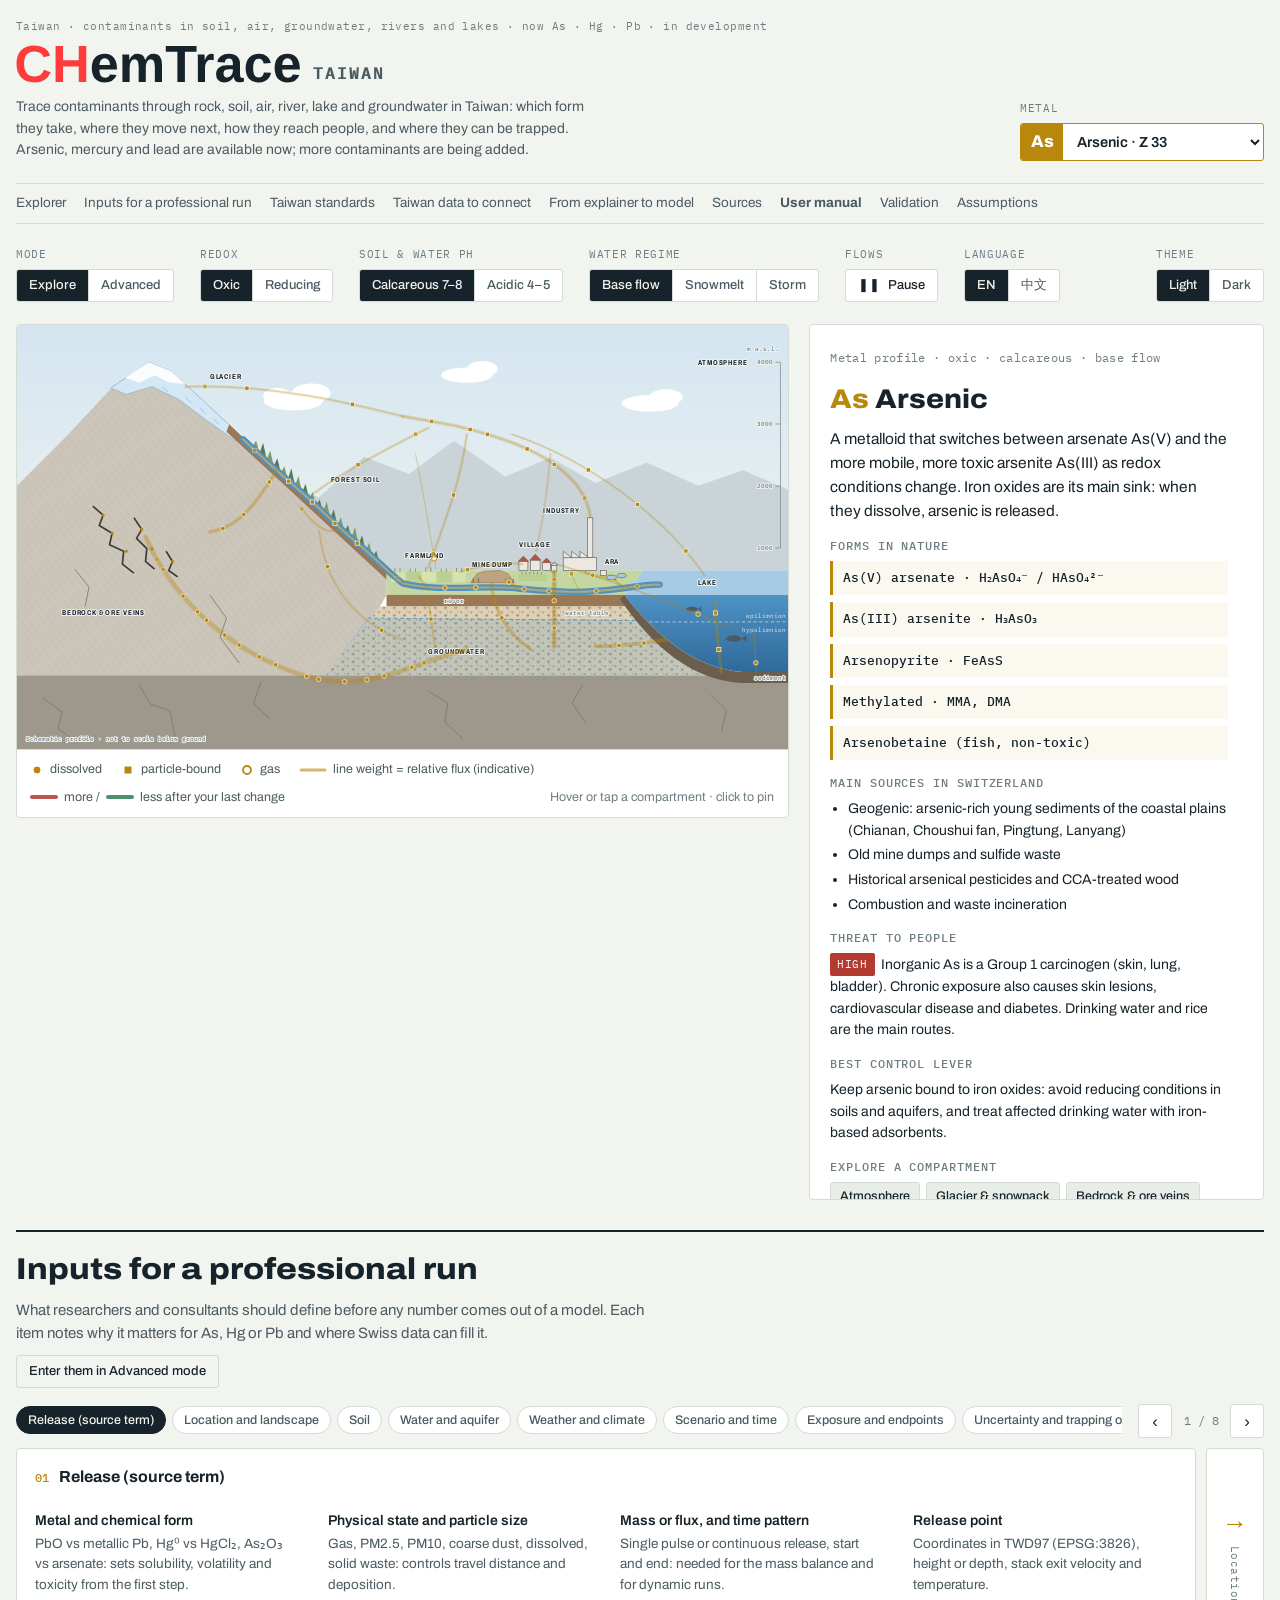
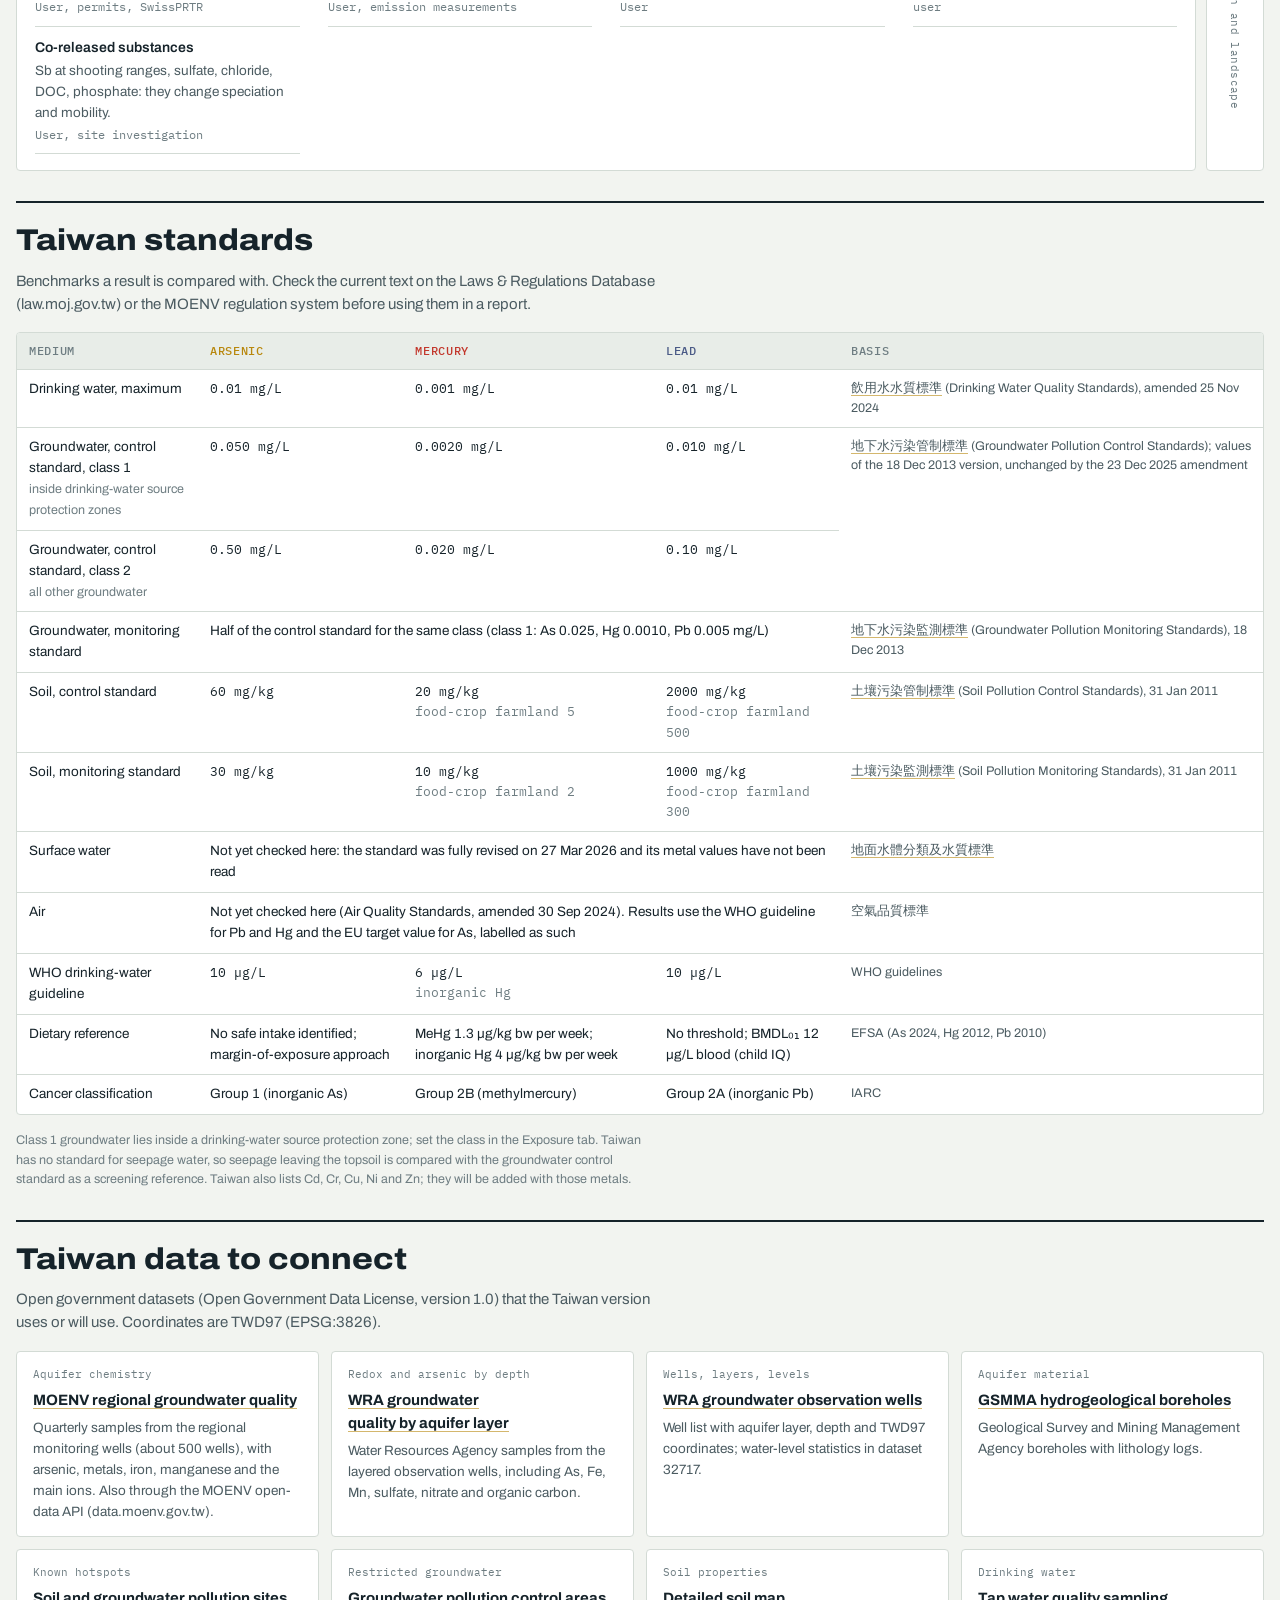
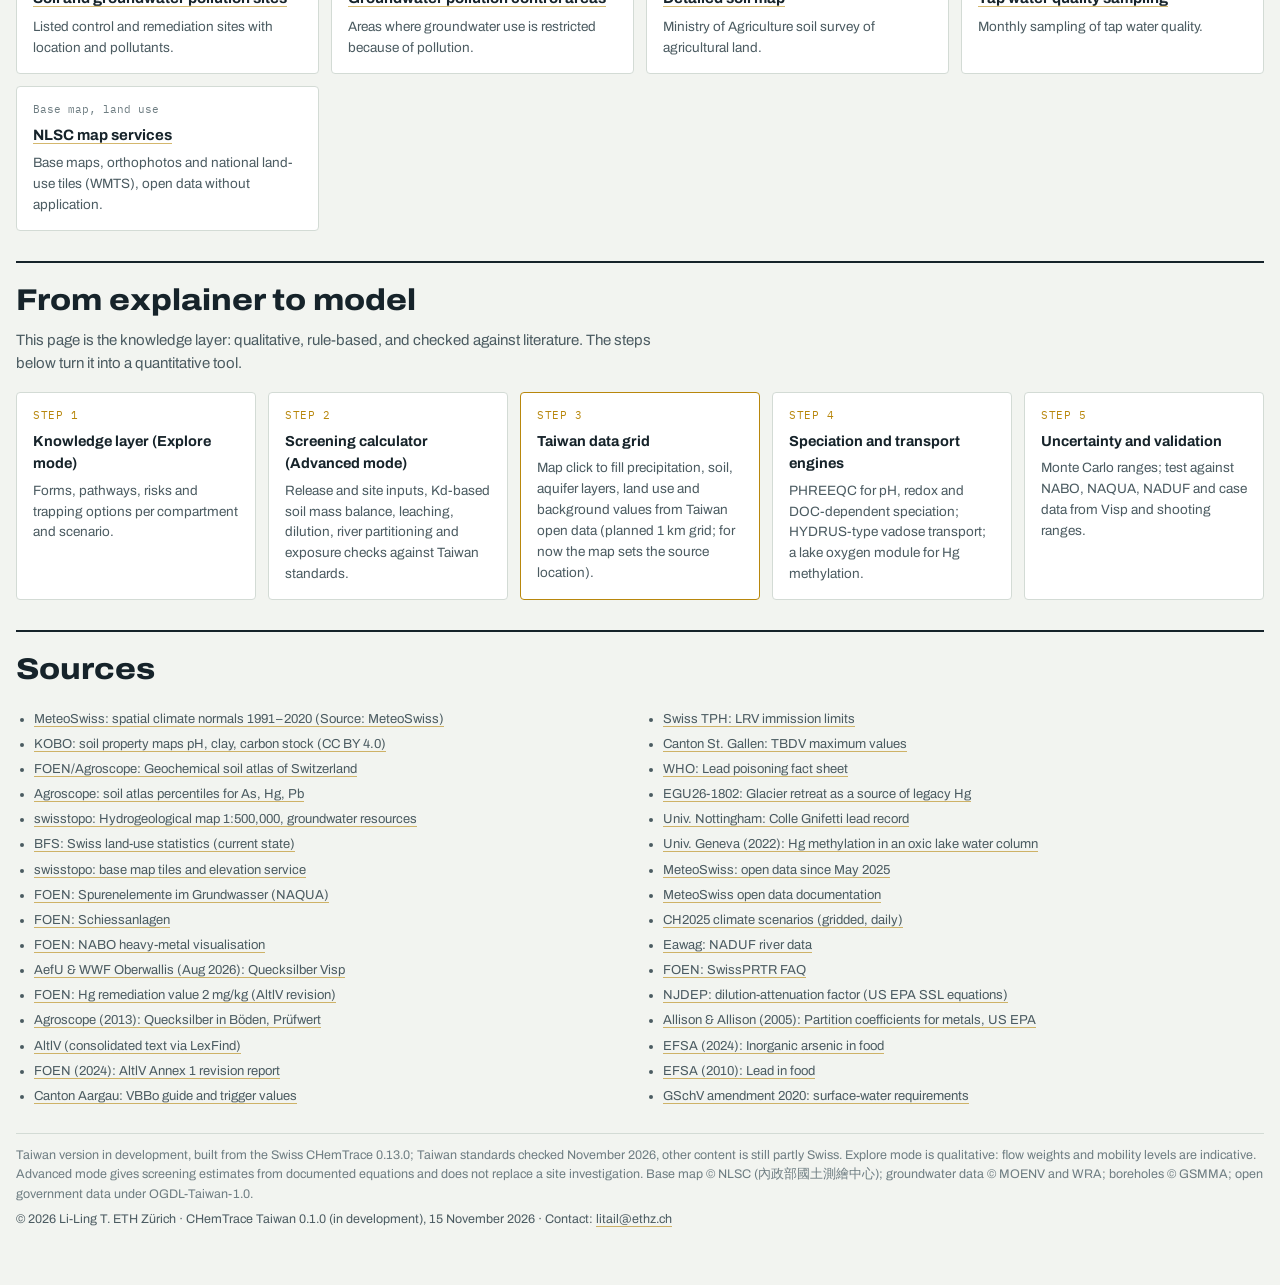
==== site/index.html @ a84e48f9 "Add files via upload" ====
<!doctype html>
<html lang="en">
<head>
<meta charset="utf-8">
<meta name="viewport" content="width=device-width, initial-scale=1, viewport-fit=cover">
<title>CHemTrace Taiwan</title>
<meta name="description" content="CHemTrace Taiwan follows contaminants through Taiwanese landscapes: what forms they take, where they go, how they reach people and where to trap them, with a screening calculator. Arsenic, mercury and lead now; in development.">
<link rel="icon" href="assets/img/favicon.svg" type="image/svg+xml">
<link rel="stylesheet" href="assets/vendor/leaflet/leaflet.css">
<link rel="stylesheet" href="assets/css/styles.css">
<script>try{if(localStorage.getItem("cht-tw-lang")==="zh")location.replace("index.zh.html"+location.hash)}catch(e){}</script>
<link rel="alternate" hreflang="zh-Hant" href="index.zh.html">
<script src="assets/vendor/leaflet/leaflet.js" defer></script>
<script src="assets/js/app.js" defer></script>
</head>
<body>
<div class="wrap">
  <header class="top">
    <div class="title-block">
      <span class="kicker">Taiwan · contaminants in soil, air, groundwater, rivers and lakes · now As · Hg · Pb · in development</span>
      <h1 class="logo"><svg class="logo-svg" viewBox="3.1 -70.8 550.3 72.8" xmlns="http://www.w3.org/2000/svg" role="img" aria-label="CHemTrace Taiwan"><title>CHemTrace Taiwan</title><path fill="#FF3B3B" d="M38.8 -10.4Q51.9 -10.4 56.9 -23.4L69.5 -18.7Q65.4 -8.7 57.6 -3.9Q49.8 1 38.8 1Q22.2 1 13.2 -8.4Q4.1 -17.8 4.1 -34.7Q4.1 -51.7 12.8 -60.7Q21.6 -69.8 38.2 -69.8Q50.3 -69.8 57.9 -65Q65.5 -60.1 68.6 -50.7L55.9 -47.2Q54.3 -52.4 49.6 -55.4Q44.9 -58.5 38.5 -58.5Q28.7 -58.5 23.7 -52.4Q18.6 -46.4 18.6 -34.7Q18.6 -22.9 23.8 -16.6Q29 -10.4 38.8 -10.4ZM123.3 0V-29.5H93.3V0H78.9V-68.8H93.3V-41.4H123.3V-68.8H137.7V0Z"/><path fill="currentColor" d="M173 1Q161.1 1 154.7 -6.1Q148.3 -13.1 148.3 -26.7Q148.3 -39.7 154.8 -46.8Q161.3 -53.8 173.2 -53.8Q184.6 -53.8 190.6 -46.3Q196.6 -38.7 196.6 -24.2V-23.8H162.7Q162.7 -16.1 165.6 -12.1Q168.5 -8.2 173.7 -8.2Q181 -8.2 182.9 -14.5L195.8 -13.4Q190.2 1 173 1ZM173 -45.2Q168.2 -45.2 165.6 -41.8Q163 -38.4 162.8 -32.4H183.3Q183 -38.8 180.3 -42Q177.6 -45.2 173 -45.2ZM238.1 0V-29.6Q238.1 -43.6 230.1 -43.6Q226 -43.6 223.4 -39.3Q220.8 -35.1 220.8 -28.3V0H207V-41Q207 -45.3 206.9 -48Q206.8 -50.7 206.6 -52.8H219.7Q219.9 -51.9 220.1 -47.9Q220.4 -43.8 220.4 -42.3H220.6Q223.1 -48.4 226.9 -51.1Q230.7 -53.9 235.9 -53.9Q248 -53.9 250.6 -42.3H250.9Q253.6 -48.5 257.4 -51.2Q261.1 -53.9 266.9 -53.9Q274.7 -53.9 278.7 -48.6Q282.8 -43.4 282.8 -33.5V0H269.1V-29.6Q269.1 -43.6 261.1 -43.6Q257.1 -43.6 254.6 -39.7Q252 -35.8 251.8 -29V0ZM326.7 -57.7V0H312.3V-57.7H290.1V-68.8H349V-57.7ZM351.5 0V-40.4Q351.5 -44.8 351.4 -47.7Q351.3 -50.6 351.1 -52.8H364.2Q364.4 -52 364.6 -47.5Q364.8 -43 364.8 -41.6H365Q367 -47.1 368.6 -49.4Q370.2 -51.7 372.3 -52.8Q374.5 -53.9 377.7 -53.9Q380.3 -53.9 381.9 -53.1V-41.7Q378.6 -42.4 376.1 -42.4Q370.9 -42.4 368.1 -38.2Q365.2 -34.1 365.2 -25.9V0ZM402.6 1Q395 1 390.7 -3.2Q386.4 -7.4 386.4 -14.9Q386.4 -23.1 391.7 -27.4Q397.1 -31.7 407.2 -31.8L418.6 -32V-34.7Q418.6 -39.9 416.8 -42.4Q415 -44.9 410.9 -44.9Q407.1 -44.9 405.3 -43.2Q403.5 -41.5 403.1 -37.5L388.8 -38.1Q390.1 -45.8 395.8 -49.8Q401.6 -53.8 411.5 -53.8Q421.5 -53.8 426.9 -48.9Q432.3 -43.9 432.3 -34.9V-15.6Q432.3 -11.2 433.3 -9.5Q434.3 -7.8 436.7 -7.8Q438.2 -7.8 439.7 -8.1V-0.7Q438.5 -0.4 437.5 -0.1Q436.5 0.1 435.5 0.2Q434.6 0.4 433.5 0.5Q432.4 0.6 430.9 0.6Q425.7 0.6 423.3 -2Q420.8 -4.5 420.3 -9.4H420Q414.3 1 402.6 1ZM418.6 -24.5 411.6 -24.4Q406.8 -24.2 404.8 -23.3Q402.8 -22.5 401.7 -20.7Q400.7 -18.9 400.7 -16Q400.7 -12.3 402.4 -10.4Q404.2 -8.6 407 -8.6Q410.3 -8.6 412.9 -10.4Q415.6 -12.1 417.1 -15.2Q418.6 -18.3 418.6 -21.8ZM468.1 1Q456.1 1 449.5 -6.2Q443 -13.3 443 -26.1Q443 -39.2 449.6 -46.5Q456.2 -53.8 468.3 -53.8Q477.6 -53.8 483.7 -49.1Q489.8 -44.4 491.4 -36.2L477.5 -35.5Q477 -39.6 474.6 -42Q472.3 -44.4 468 -44.4Q457.4 -44.4 457.4 -26.7Q457.4 -8.4 468.2 -8.4Q472.1 -8.4 474.7 -10.9Q477.3 -13.3 478 -18.2L491.7 -17.6Q491 -12.2 487.9 -7.9Q484.7 -3.7 479.6 -1.3Q474.5 1 468.1 1ZM523.3 1Q511.4 1 505 -6.1Q498.6 -13.1 498.6 -26.7Q498.6 -39.7 505.1 -46.8Q511.6 -53.8 523.5 -53.8Q534.9 -53.8 540.9 -46.3Q546.9 -38.7 546.9 -24.2V-23.8H513Q513 -16.1 515.8 -12.1Q518.7 -8.2 524 -8.2Q531.2 -8.2 533.2 -14.5L546.1 -13.4Q540.5 1 523.3 1ZM523.3 -45.2Q518.5 -45.2 515.8 -41.8Q513.2 -38.4 513.1 -32.4H533.6Q533.2 -38.8 530.5 -42Q527.8 -45.2 523.3 -45.2Z"/></svg><span class="logo-tw">Taiwan</span></h1>
      <p class="lede">Trace contaminants through rock, soil, air, river, lake and groundwater in Taiwan: which form they take, where they move next, how they reach people, and where they can be trapped. Arsenic, mercury and lead are available now; more contaminants are being added.</p>
    </div>
    <div class="ctl">
      <label class="ctl-label" for="metalSel">Metal</label>
      <div class="metal-pick">
        <span class="msym" id="metalSym" aria-hidden="true">As</span>
        <select id="metalSel">
          <option value="As">Arsenic · Z 33</option>
          <option value="Hg">Mercury · Z 80</option>
          <option value="Pb">Lead · Z 82</option>
        </select>
      </div>
    </div>
  </header>

  <nav class="jump" aria-label="Sections">
    <a href="#explorer">Explorer</a><a href="#inputs">Inputs for a professional run</a><a href="#limits">Taiwan standards</a><a href="#data">Taiwan data to connect</a><a href="#roadmap">From explainer to model</a><a href="#sources">Sources</a><a href="manual.html"><b>User manual</b></a><a href="validation.html">Validation</a><a href="assumptions.html">Assumptions</a>
  </nav>

  <div class="controls" id="explorer">
    <div class="ctl"><span class="ctl-label" id="lblMode">Mode</span>
      <div class="seg" role="radiogroup" aria-labelledby="lblMode" id="modeSeg">
        <button role="radio" aria-checked="true" data-mode="explore" id="mExplore">Explore</button>
        <button role="radio" aria-checked="false" data-mode="advanced" id="mAdv">Advanced</button>
      </div></div>
    <div class="ctl" id="ctlDerived" hidden><span class="ctl-label">Conditions from your inputs</span><span class="derived" id="derivedTxt"></span></div>
    <div class="ctl" id="ctlRedox"><span class="ctl-label" id="lblRedox">Redox</span>
      <div class="seg" role="radiogroup" aria-labelledby="lblRedox" data-key="redox">
        <button role="radio" aria-checked="true" data-v="oxic" id="rdOx">Oxic</button>
        <button role="radio" aria-checked="false" data-v="reducing" id="rdRed">Reducing</button>
      </div></div>
    <div class="ctl" id="ctlPh"><span class="ctl-label" id="lblPh">Soil &amp; water pH</span>
      <div class="seg" role="radiogroup" aria-labelledby="lblPh" data-key="ph">
        <button role="radio" aria-checked="true" data-v="calc" id="phCalc">Calcareous 7–8</button>
        <button role="radio" aria-checked="false" data-v="acid" id="phAcid">Acidic 4–5</button>
      </div></div>
    <div class="ctl"><span class="ctl-label" id="lblWater">Water regime</span>
      <div class="seg" role="radiogroup" aria-labelledby="lblWater" data-key="water">
        <button role="radio" aria-checked="true" data-v="base" id="wBase">Base flow</button>
        <button role="radio" aria-checked="false" data-v="melt" id="wMelt">Snowmelt</button>
        <button role="radio" aria-checked="false" data-v="storm" id="wStorm">Storm</button>
      </div></div>
    <div class="ctl"><span class="ctl-label">Flows</span>
      <button class="playbtn" id="playBtn" aria-pressed="false"><span id="playIcon">❚❚</span> <span id="playTxt">Pause</span></button></div>
    <div class="ctl"><span class="ctl-label" id="lblLang">Language</span>
      <div class="seg" role="radiogroup" aria-labelledby="lblLang" id="langSeg">
        <button role="radio" aria-checked="true" data-lang="en" lang="en">EN</button>
        <button role="radio" aria-checked="false" data-lang="zh" lang="zh-Hant">中文</button>
      </div></div>
    <div class="ctl ctl-end"><span class="ctl-label" id="lblTheme">Theme</span>
      <div class="seg" role="radiogroup" aria-labelledby="lblTheme" id="themeSeg">
        <button role="radio" aria-checked="true" data-theme="light" id="thLight">Light</button>
        <button role="radio" aria-checked="false" data-theme="dark" id="thDark">Dark</button>
      </div></div>
  </div>

  <section class="adv" id="adv" hidden aria-labelledby="advTitle">
    <div class="adv-bar">
      <div class="adv-title">
        <h2 id="advTitle">Scenario inputs</h2>
        <p>Enter a release and site data. Results update as you type and appear on the profile, in the side panel and under Screening results.</p>
      </div>
      <div class="adv-actions">
        <label class="mini" for="presetSel">Site preset</label>
        <select id="presetSel"></select>
        <button class="btn ghost" id="applyPreset">Apply preset</button>
        <button class="btn" id="loadExample">Load example</button>
        <button class="btn ghost" id="copyJson">Copy inputs</button>
        <button class="btn ghost" id="pasteJson">Paste inputs</button>
        <button class="btn ghost" id="copyReport">Copy report</button>
      </div>
    </div>
    <div class="json-box" id="jsonBox" hidden>
      <label class="mini" for="jsonTxt">Inputs as JSON</label>
      <textarea id="jsonTxt" rows="7" spellcheck="false"></textarea>
      <div class="json-row"><button class="btn" id="jsonApply">Apply</button><button class="btn ghost" id="jsonClose">Close</button><span class="mini" id="jsonMsg" role="status"></span></div>
    </div>
    <div class="site-pick" id="sitePick">
      <div class="sp-head"><h3>Pick a site in Taiwan</h3><p>Click the map or enter TWD97 coordinates (TM2 121°, EPSG:3826). The point becomes the source location on the spread map. Site values (climate, soil, aquifer) are typed in below until the Taiwan data grid is built.</p></div>
      <div class="sp-map" id="spMap" aria-label="Map of Taiwan: click to choose a site"></div>
      <div class="sp-side">
        <div class="sp-coords">
          <div class="f"><label class="mini" for="spE">E (TWD97)</label><input id="spE" type="number" step="any" inputmode="decimal" placeholder="165347"></div>
          <div class="f"><label class="mini" for="spN">N (TWD97)</label><input id="spN" type="number" step="any" inputmode="decimal" placeholder="2586676"></div>
          <button class="btn ghost" id="spGo">Look up</button>
        </div>
        <div class="sp-info" id="spInfo"><p>No site chosen yet.</p></div>
        <button class="btn" id="spApply" disabled>Use as the source location</button>
      </div>
    </div>
    <div class="tabs" role="tablist" id="advTabs" aria-label="Input groups"></div>
    <div id="advPanels"></div>
  </section>

  <div class="explorer">
    <div class="stage">
      <div class="stage-scroll">
<svg id="scene" viewBox="0 0 1200 660" role="group" aria-label="Schematic profile of a catchment. Each compartment can be selected.">
  <defs>
    <linearGradient id="gSky" x1="0" y1="0" x2="0" y2="1"><stop offset="0" class="st-top"/><stop offset="1" class="st-bot"/></linearGradient>
    <linearGradient id="gLake" x1="0" y1="0" x2="0" y2="1"><stop offset="0" class="st-w1"/><stop offset="1" class="st-w2"/></linearGradient>
    <pattern id="pGravel" width="16" height="12" patternUnits="userSpaceOnUse">
      <rect width="16" height="12" class="s-gravel"/><circle cx="3" cy="3" r="1.6" class="s-gdot"/><circle cx="11" cy="8" r="2.1" class="s-gdot"/><circle cx="14" cy="2" r="1" class="s-gdot"/>
    </pattern>
    <pattern id="pHatch" width="9" height="9" patternUnits="userSpaceOnUse" patternTransform="rotate(-38)">
      <line x1="0" y1="0" x2="0" y2="9" class="s-hatch"/>
    </pattern>
  </defs>

  <g id="scenery" pointer-events="none">
    <rect x="0" y="0" width="1200" height="420" fill="url(#gSky)"/>
    <g id="sun"><circle cx="70" cy="62" r="20" class="s-sun"/></g>
    <path class="s-ridge" d="M300,382 L360,300 L420,250 L470,268 L540,205 L610,232 L680,180 L760,236 L830,206 L900,246 L980,214 L1060,250 L1130,226 L1200,256 L1200,382 Z"/>
    <g class="s-cloud">
      <ellipse cx="430" cy="118" rx="46" ry="15"/><ellipse cx="458" cy="106" rx="30" ry="15"/><ellipse cx="405" cy="110" rx="22" ry="12"/>
      <ellipse cx="700" cy="78" rx="40" ry="12"/><ellipse cx="724" cy="68" rx="24" ry="12"/>
      <ellipse cx="985" cy="122" rx="44" ry="13"/><ellipse cx="1010" cy="112" rx="26" ry="12"/>
    </g>
    <g id="rain">
      <line x1="402" y1="136" x2="394" y2="156" class="s-rain"/><line x1="418" y1="138" x2="410" y2="160" class="s-rain"/><line x1="434" y1="136" x2="426" y2="158" class="s-rain"/><line x1="450" y1="134" x2="442" y2="154" class="s-rain"/><line x1="466" y1="132" x2="458" y2="152" class="s-rain"/>
      <line x1="968" y1="138" x2="960" y2="158" class="s-rain"/><line x1="984" y1="140" x2="976" y2="162" class="s-rain"/><line x1="1000" y1="138" x2="992" y2="158" class="s-rain"/><line x1="1016" y1="136" x2="1008" y2="156" class="s-rain"/>
    </g>

    <!-- bedrock band and mountain -->
    <rect x="0" y="545" width="1200" height="115" class="s-bed"/>
    <path class="s-rock" d="M0,545 L0,250 L80,170 L150,95 L205,58 L240,72 L290,118 L575,382 L575,420 L565,438 L480,545 Z"/>
    <path fill="url(#pHatch)" d="M0,545 L0,250 L80,170 L150,95 L205,58 L240,72 L290,118 L575,382 L575,420 L565,438 L480,545 Z"/>
    <g class="s-frac">
      <path d="M40,580 l30,22 l-6,26 l24,18"/><path d="M190,560 l18,30 l30,10 l8,40"/><path d="M380,555 l-12,34 l26,24"/><path d="M640,570 l30,18 l-4,30 l28,26"/><path d="M880,560 l-16,28 l20,30"/><path d="M1080,575 l24,24 l-8,34"/>
      <path d="M300,420 l26,36 l-10,30 l30,40"/><path d="M90,380 l22,28 l-6,30"/>
    </g>
    <g class="s-ore">
      <path d="M118,282 l16,14 l-6,16 l20,12 l-4,18 l22,10 l-2,20 l18,14"/>
      <path d="M182,300 l12,18 l-8,14 l16,16 l-2,20 l14,12"/>
      <path d="M232,352 l10,16 l-6,14 l14,10"/>
    </g>
    <g class="s-glint"><circle cx="134" cy="296" r="2.4"/><circle cx="148" cy="324" r="2.4"/><circle cx="194" cy="318" r="2.4"/><circle cx="170" cy="352" r="2.4"/><circle cx="210" cy="348" r="2.4"/><circle cx="242" cy="368" r="2.4"/></g>

    <!-- glacier -->
    <path class="s-glacier" d="M146,98 L205,58 L240,72 L290,118 L330,155 L352,176 L340,180 L300,152 L252,116 L210,96 L170,108 Z"/>
    <path class="s-snow" d="M168,82 L205,58 L240,72 L262,92 L238,90 L214,78 L190,90 Z"/>
    <g class="s-crev"><path d="M262,112 l10,10"/><path d="M284,128 l9,10"/><path d="M306,146 l8,9"/><path d="M226,96 l9,8"/></g>

    <!-- forest -->
    <path class="s-soil" d="M330,155 L575,382 L575,396 L326,166 Z"/>
    <g id="trees"></g>

    <!-- valley floor -->
    <path class="s-meadow" d="M575,382 L975,382 L945,420 L575,420 Z"/>
    <g id="fields">
      <rect x="582" y="384" width="22" height="16" class="s-f1"/><rect x="606" y="384" width="22" height="16" class="s-f2"/><rect x="630" y="384" width="22" height="16" class="s-f1"/><rect x="654" y="384" width="22" height="16" class="s-f2"/><rect x="678" y="384" width="20" height="16" class="s-f1"/>
      <g class="s-crop"><path d="M588,384 v-6 M596,384 v-6 M612,384 v-5 M620,384 v-5 M636,384 v-7 M644,384 v-7 M660,384 v-5 M668,384 v-5 M684,384 v-6 M692,384 v-6"/></g>
    </g>
    <rect x="575" y="420" width="372" height="18" class="s-soil"/>

    <!-- aquifer -->
    <path fill="url(#pGravel)" d="M565,438 L947,438 C985,475 1025,510 1075,545 L480,545 Z"/>
    <path class="s-sat" d="M546,456 L966,460 C995,488 1032,520 1075,545 L480,545 Z"/>
    <path class="s-wt" d="M546,456 L966,460"/>

    <!-- contaminated site mound -->
    <path class="s-soil-l" d="M706,401 L716,387 L728,383 L752,382 L764,387 L774,401 Z"/>
    <g class="s-line"><path d="M710,401 v-7 M718,401 v-7 M766,401 v-7 M772,401 v-6"/></g>

    <!-- village + well -->
    <rect x="780" y="388" width="44" height="10" class="s-f2"/>
    <g class="s-crop"><path d="M786,388 v-4 M792,388 v-4 M798,388 v-4 M804,388 v-4 M810,388 v-4 M816,388 v-4"/></g>
    <rect x="781" y="368" width="14" height="14" class="s-bld"/><path class="s-roof" d="M779,368 L788,359 L797,368 Z"/>
    <rect x="799" y="366" width="15" height="16" class="s-bld"/><path class="s-roof" d="M797,366 L806.5,356 L816,366 Z"/>
    <rect x="818" y="370" width="12" height="12" class="s-bld"/><path class="s-roof" d="M816,370 L824,362 L832,370 Z"/>
    <rect x="832" y="374" width="8" height="9" class="s-bld"/><path class="s-line" d="M830,374 L836,369 L842,374"/>
    <path class="s-pipe" d="M836,384 L836,500"/>

    <!-- industry -->
    <rect x="850" y="362" width="52" height="20" class="s-bld"/>
    <path class="s-bld" d="M850,362 L850,352 L863,362 L863,352 L876,362 L876,352 L889,362 Z"/>
    <rect x="888" y="300" width="8" height="62" class="s-bld"/>

    <!-- WWTP (ARA) -->
    <rect x="908" y="382" width="9" height="8" class="s-bld"/>
    <ellipse cx="925" cy="393" rx="8" ry="3.6" class="s-basin"/><ellipse cx="941" cy="390" rx="7" ry="3.2" class="s-basin"/>

    <!-- lake -->
    <path class="s-lake-top" d="M975,382 L1200,382 L1200,420 L945,420 Z"/>
    <path fill="url(#gLake)" d="M945,420 L1200,420 L1200,540 L1130,540 C1060,535 1000,490 945,420 Z"/>
    <path class="s-thermo" d="M984,462 L1200,462"/>
    <path class="s-sed" d="M945,420 C1000,490 1060,535 1130,540 L1200,540 L1200,557 L1126,557 C1052,552 990,503 938,426 Z"/>
    <path class="s-fish" d="M1102,488 c8,-7 20,-7 26,0 l7,-5 l0,10 l-7,-5 c-6,7 -18,7 -26,0 Z"/>
    <path class="s-fish" d="M1040,442 c6,-5 15,-5 20,0 l5,-4 l0,8 l-5,-4 c-5,5 -14,5 -20,0 Z"/>

    <!-- river -->
    <path id="riverLine" class="s-river" d="M352,178 C380,205 410,232 440,258 S500,315 530,340 S570,378 600,402 C660,416 720,404 780,410 S880,418 940,410 S975,405 1000,404"/>
    <path class="s-river2" d="M352,178 C380,205 410,232 440,258 S500,315 530,340 S570,378 600,402 C660,416 720,404 780,410 S880,418 940,410 S975,405 1000,404"/>

    <!-- elevation scale -->
    <g>
      <text x="1186" y="40" text-anchor="end" class="lbl-s">m a.s.l.</text>
      <path class="s-tick" d="M1188,58 L1188,347 M1180,58 h8 M1180,154 h8 M1180,251 h8 M1180,347 h8"/>
      <text x="1176" y="61" text-anchor="end" class="lbl-s">4000</text><text x="1176" y="157" text-anchor="end" class="lbl-s">3000</text><text x="1176" y="254" text-anchor="end" class="lbl-s">2000</text><text x="1176" y="350" text-anchor="end" class="lbl-s">1000</text>
    </g>

    <!-- labels -->
    <text x="1060" y="62" class="lbl">Atmosphere</text>
    <text x="300" y="84" class="lbl">Glacier</text>
    <text x="70" y="452" class="lbl">Bedrock &amp; ore veins</text>
    <text x="488" y="244" class="lbl">Forest soil</text>
    <text x="604" y="362" class="lbl">Farmland</text>
    <text x="740" y="376" class="lbl" text-anchor="middle" id="siteLbl">Mine dump</text>
    <text x="806" y="345" class="lbl" text-anchor="middle">Village</text>
    <text x="876" y="292" class="lbl" text-anchor="end">Industry</text>
    <text x="926" y="372" class="lbl" text-anchor="middle">ARA</text>
    <text x="664" y="433" class="lbl-s">river</text>
    <text x="1060" y="404" class="lbl">Lake</text>
    <text x="1196" y="456" text-anchor="end" class="lbl-w">epilimnion</text>
    <text x="1196" y="478" text-anchor="end" class="lbl-w">hypolimnion</text>
    <text x="1196" y="553" text-anchor="end" class="lbl-s">sediment</text>
    <text x="640" y="512" class="lbl">Groundwater</text>
    <text x="852" y="452" class="lbl-s">water table</text>
    <text x="14" y="648" class="lbl-s">Schematic profile · not to scale below ground</text>
  </g>

  <g id="guides" pointer-events="none"></g>
  <g id="particles" pointer-events="none"></g>

  <g id="hits">
    <rect class="hit" data-c="air" x="0" y="0" width="1200" height="382" pointer-events="all"/>
    <path class="hit" data-c="bedrock" pointer-events="all" d="M0,545 L0,250 L80,170 L150,95 L205,58 L240,72 L290,118 L330,155 L326,166 L575,396 L575,420 L565,438 L480,545 Z M0,545 L1200,545 L1200,660 L0,660 Z"/>
    <path class="hit" data-c="gw" pointer-events="all" d="M565,438 L947,438 C985,475 1025,510 1075,545 L480,545 Z"/>
    <path class="hit" data-c="farm" pointer-events="all" d="M578,368 L703,368 L703,438 L578,438 Z"/>
    <path class="hit" data-c="site" pointer-events="all" d="M704,368 L776,368 L776,438 L704,438 Z"/>
    <path class="hit" data-c="people" pointer-events="all" d="M777,350 L844,350 L844,438 L777,438 Z"/>
    <path class="hit" data-c="town" pointer-events="all" d="M845,290 L904,290 L904,438 L845,438 Z"/>
    <path class="hit" data-c="wwtp" pointer-events="all" d="M905,378 L952,378 L944,426 L905,426 Z"/>
    <path class="hit" data-c="forest" pointer-events="all" d="M366,166 L575,354 L575,396 L326,166 Z"/>
    <path class="hit" data-c="glacier" pointer-events="all" d="M140,98 L205,54 L242,68 L292,114 L332,151 L358,176 L340,184 L300,156 L252,120 L210,100 L170,112 Z"/>
    <path class="hit" data-c="lake" pointer-events="all" d="M975,382 L1200,382 L1200,540 L1130,540 C1060,535 1000,490 945,420 Z"/>
    <path class="hit" data-c="sediment" pointer-events="all" d="M945,420 C1000,490 1060,535 1130,540 L1200,540 L1200,560 L1124,560 C1048,555 985,505 935,428 Z"/>
    <path class="hit river-hit" data-c="river" pointer-events="stroke" d="M352,178 C380,205 410,232 440,258 S500,315 530,340 S570,378 600,402 C660,416 720,404 780,410 S880,418 940,410 S975,405 1000,404"/>
  </g>
  <g id="relMark" pointer-events="none"></g>
  <g id="badges" pointer-events="none"></g>
  <g id="chgLabels" pointer-events="none"></g>
</svg>
<p class="sr-only" id="chgLive" aria-live="polite"></p>
      </div>
      <div class="legend">
        <span class="k"><svg width="12" height="12" aria-hidden="true"><circle cx="6" cy="6" r="4" class="pt-d"/></svg> dissolved</span>
        <span class="k"><svg width="12" height="12" aria-hidden="true"><rect x="2" y="2" width="8" height="8" class="pt-p"/></svg> particle-bound</span>
        <span class="k"><svg width="12" height="12" aria-hidden="true"><circle cx="6" cy="6" r="4" class="pt-g"/></svg> gas</span>
        <span class="k"><svg width="26" height="8" aria-hidden="true"><line x1="1" y1="4" x2="25" y2="4" class="guide" stroke-width="3" style="opacity:.6"/></svg> line weight = relative flux (indicative)</span>
        <span class="k"><svg width="26" height="8" aria-hidden="true"><line x1="1" y1="4" x2="25" y2="4" class="guide chg-up" stroke-width="4"/></svg> more / <svg width="26" height="8" aria-hidden="true"><line x1="1" y1="4" x2="25" y2="4" class="guide chg-down" stroke-width="4"/></svg> less after your last change</span>
        <span class="hint">Hover or tap a compartment · click to pin</span><span class="swipe hint">Swipe the profile sideways · tap a compartment</span>
      </div>
    </div>

    <aside class="panel" id="panel" aria-live="polite"></aside>
  </div>

  <!-- RESULTS -->
  <section class="sec" id="results" hidden>
    <div class="sec-head">
      <h2>Screening results</h2>
      <p id="resIntro"></p>
    </div>
    <aside class="intended" aria-label="Intended use">
      <p><b>Intended use.</b> An overview of the whole system: where the metal goes, which place to act on first and what to measure, so you can form assumptions and a first plan. Check that plan with site data and the specialised models under <a href="#further">Take it further</a>. Also for teaching and comparing scenarios. <b>Not for</b> deciding under the AltlV whether a site must be investigated further or remediated, designing remediation, predicting concentrations or arrival times at a specific well, or individual health-risk assessments. Several defaults are assumptions that experts have not yet reviewed.</p>
      <p class="imeta"><a href="manual.html#intended">Intended use and limits</a> · <a href="assumptions.html">All assumptions</a> · <a href="validation.html">Validation</a> · CHemTrace Taiwan 0.1.0 (in development), 15 November 2026 · Feedback: <a href="mailto:litail@ethz.ch">litail@ethz.ch</a></p>
    </aside>
    <div class="res-grid" id="resGrid"></div>
    <div class="spread" id="spread">
      <div class="bud-head">
        <h3>Where to act: how it spreads over time</h3>
        <p>Red marks where the metal is above the chosen Taiwan standard at the best estimate (groundwater; for releases to air, also topsoil); amber where at least 10% of the uncertainty runs are above it. Use it to decide where to remove or cover soil, which wells and springs to protect, and where to place monitoring.</p>
      </div>
      <div class="sp-dir" id="spDir"></div>
      <div class="bud-ctl">
        <div class="ctl"><span class="ctl-label" id="lblSpT">Years since the release started</span>
          <div class="sp-time"><button class="playbtn" id="spPlay" aria-pressed="false">▶ Play</button><input type="range" id="spT" min="0" max="5" step="1" value="2" aria-labelledby="lblSpT"><output id="spTout" for="spT">10 years</output></div></div>
        <div class="ctl"><label class="ctl-label" for="spLim">Standard for groundwater</label><select id="spLim"><option value="tbdv">Drinking-water standard</option><option value="altl">Groundwater control standard (class from the Exposure tab)</option></select></div>
      </div>
      <div class="sp-body">
        <div class="sp-mapwrap">
          <div class="sp-map2" id="spMap2" role="region" aria-label="Spread map"></div>
          <div class="sp-drawer" id="spDrawer" role="region" aria-labelledby="spDrawerTitle">
            <div class="sp-drawer-hd"><h4 id="spDrawerTitle">Support layers</h4><button type="button" class="sp-drawer-x" id="spDrawerX" aria-label="Close support layers">×</button></div>
              <fieldset class="sp-layers" id="spLayers"><legend class="sr-only">Support layers</legend>
                <p class="mini">Taiwan layers are being added: drinking-water source protection zones, groundwater pollution control sites, the arsenic potential areas and geology (step 2e). The Swiss layers of the original site do not apply here.</p>
                <label><input type="checkbox" id="spTerrDir" checked autocomplete="off"><span>Terrain direction arrow <small>a stand-in, not a measurement; needs the elevation grid (planned)</small></span></label>
              </fieldset>
          </div>
        </div>
        <div class="sp-side">
          <button type="button" class="sp-layers-btn" id="spLayersBtn" aria-expanded="false" aria-controls="spDrawer"><span class="chev" aria-hidden="true">‹</span><span>Support layers<small>Taiwan layers in preparation</small></span><span class="cnt" id="spLayersCnt"></span></button>
          <ul class="sp-legend" aria-label="Map legend">
            <li><i class="lg-fill crit"></i>Above the standard (best estimate)</li>
            <li><i class="lg-fill warn"></i>Possibly above (at least 10% of runs)</li>
            <li><i class="lg-box"></i>Source area: red or amber if the topsoil is above a Taiwan soil standard</li>
            <li><i class="lg-pt rel"></i>Release point</li>
            <li><i class="lg-path"></i>Runoff path for eroded soil</li>
            <li><i class="lg-pt reach"></i>Where the runoff reaches a stream</li>
            <li><i class="lg-pt collect"></i>Where the runoff collects (no stream nearby)</li>
            <li><i class="lg-arrow"></i>Groundwater direction you set</li>
            <li><i class="lg-arrow dash"></i>Terrain direction (stand-in only)</li>
            <li><i class="lg-arrow wind"></i>Prevailing wind, blowing towards (air releases)</li>
          </ul>
        </div>
      </div>
      <div class="sp-act"><h4>Where to act in year <span id="spActT">10</span></h4><ul class="trap" id="spAct"></ul></div>
      <p class="sp-note">A screening picture to plan where to look, sample and act, not a map of measured contamination. Groundwater spread: Domenico (1987) screening plume with your aquifer inputs. Deposition from air: long-term plume averaged over wind sectors, with dry and wet deposition by particle size. Terrain and streams: not yet available for Taiwan (elevation grid planned).</p>
    </div>
    <div class="budget" id="budget">
      <div class="bud-head">
        <h3 id="budTitle">Where is the metal after 1 year?</h3>
        <p>Mass budget: every kilogram released, followed to where it sits now. The rows add up to 100%. Results above are concentrations; this shows amounts.</p>
      </div>
      <div class="bud-ctl">
        <div class="ctl"><span class="ctl-label" id="lblBudT">Time since the release started</span>
          <div class="seg" role="radiogroup" aria-labelledby="lblBudT" id="budTSeg"></div></div>
        <div class="ctl"><label class="ctl-label" for="floodSel">Floods</label><select id="floodSel"></select></div>
      </div>
      <div class="bud-table" id="budRows" role="table" aria-label="Mass budget by compartment"></div>
      <ul class="bud-note" id="budNote"></ul>
      <div class="bud-head"><h4>Share in each place over 100 years</h4><p>Logarithmic scale, so small shares stay visible. Same release and flood setting as above.</p></div>
      <div class="ser" id="serChart"></div>
    </div>
    <div class="fphase pal" id="forms">
      <div class="bud-head">
        <h3 id="formsTitle">Which forms, in which phase: five scenarios</h3>
        <p>The same release under five sets of conditions. For each, the share of the released metal in soil and sediment, water and air, and which chemical forms make up each phase. Hover a bar segment for its share.</p>
      </div>
      <div id="formsBody"></div>
      <p class="sp-note">Masses come from the mass budget rerun for each scenario. The split into forms follows indicative rules from general geochemistry (see the equations and assumptions below), so read the shares as orders of magnitude. In water, the solid-bound forms are metal carried on suspended particles. These are indicative classes, not a speciation calculation: species distributions need thermodynamics with measured pH and concentrations. Enter your analysis on the Water analysis tab and use the PHREEQC export under <a href="#further">Take it further</a>.</p>
    </div>
    <div class="sens" id="sens">
      <div class="bud-head">
        <h3>What drives the uncertainty?</h3>
        <p>Which uncertain input moves a result most across the Monte Carlo runs. Measure the top one first to narrow the range.</p>
      </div>
      <div class="ctl"><label class="ctl-label" for="sensSel">Result</label><select id="sensSel"></select></div>
      <div class="sens-table" id="sensRows"></div>
      <p class="sens-note" id="sensNote"></p>
    </div>
    <div class="sugg"><h3>Where and how to trap it</h3><ul class="trap" id="suggList"></ul></div>
    <div class="further" id="further">
      <div class="bud-head">
        <h3>Take it further: specialised models</h3>
        <p>This site gives the overview of the whole system: where the metal goes, which place to act on first and what to measure. Once you have a first plan, check the part that matters with a specialised model. Each file is a starting point filled with your current inputs; values marked ASSUMED must be replaced with site data.</p>
      </div>
      <div class="fx-grid">
        <div class="fx">
          <h4>PHREEQC <small>USGS, free</small></h4>
          <p>Speciation, mineral solubility and sorption on iron oxides, then a 1D column to the water table or the receptor. Checks the Kd and seepage concentration used here.</p>
          <p class="fx-need">You still need: a major-ion analysis, alkalinity and Eh.</p>
          <button class="btn" data-x="phreeqc">Download input file</button><span class="fx-file" data-xn="phreeqc"></span>
        </div>
        <div class="fx">
          <h4>HYDRUS-1D <small>PC-Progress, free version</small></h4>
          <p>Water and metal moving through the unsaturated soil with real weather: arrival time and concentration at the water table.</p>
          <p class="fx-need">You still need: soil texture or hydraulic properties, daily weather and a measured Kd.</p>
          <button class="btn" data-x="hydrus">Download parameter sheet</button><span class="fx-file" data-xn="hydrus"></span>
        </div>
        <div class="fx">
          <h4>MODFLOW 6 with transport <small>USGS, free, via FloPy</small></h4>
          <p>Groundwater flow and the plume in plan view: which well, spring or river is reached, when, and how large the area above the limit is.</p>
          <p class="fx-need">You still need: the water-table map, boundaries, pumping and the K field.</p>
          <button class="btn" data-x="modflow">Download Python script</button><span class="fx-file" data-xn="modflow"></span>
        </div>
        <div class="fx">
          <h4>All inputs and results <small>JSON</small></h4>
          <p>Every input, result, uncertainty range, mass budget and form split of this run, for records, other tools or rerunning it with <code>SMP.run</code>.</p>
          <p class="fx-need">Open with any text editor or script.</p>
          <button class="btn ghost" data-x="json">Download JSON</button><span class="fx-file" data-xn="json"></span>
        </div>
      </div>
      <p class="fx-warn" id="furtherNote" hidden></p>
      <p class="sp-note">The files carry the screening values so you can compare. They are tested with PHREEQC 3 (minteq.v4.dat) and MODFLOW 6.7 with FloPy 3.11. The HYDRUS-1D sheet lists the values to enter in its dialogs, because HYDRUS project files depend on the program version.</p>
    </div>
    <details class="methods"><summary>Screening equations and assumptions</summary><div id="methods"></div></details>
  </section>

  <!-- INPUTS -->
  <section class="sec" id="inputs">
    <div class="sec-head">
      <h2>Inputs for a professional run</h2>
      <p>What researchers and consultants should define before any number comes out of a model. Each item notes why it matters for As, Hg or Pb and where Swiss data can fill it.</p>
      <button class="btn ghost" id="goAdv">Enter them in Advanced mode</button>
    </div>
    <div class="car" id="inputCar" aria-roledescription="carousel" aria-label="Input groups">
      <div class="car-head">
        <div class="car-tabs" id="carTabs"></div>
        <div class="car-ctrl">
          <button class="car-btn" id="carPrev" aria-label="Previous group">‹</button>
          <span class="car-count" id="carCount" aria-live="polite"></span>
          <button class="car-btn" id="carNext" aria-label="Next group">›</button>
        </div>
      </div>
      <div class="car-body">
        <div class="car-groups" id="inputGroups"></div>
        <button class="car-side" id="carSide" aria-label="Next group"><span class="arr">→</span><small id="carNextName"></small></button>
      </div>
    </div>
  </section>

  <!-- LIMITS -->
  <section class="sec" id="limits">
    <div class="sec-head">
      <h2>Taiwan standards</h2>
      <p>Benchmarks a result is compared with. Check the current text on the Laws &amp; Regulations Database (law.moj.gov.tw) or the MOENV regulation system before using them in a report.</p>
    </div>
    <div class="tbl-wrap">
      <table>
        <thead><tr><th>Medium</th><th class="m-as">Arsenic</th><th class="m-hg">Mercury</th><th class="m-pb">Lead</th><th>Basis</th></tr></thead>
        <tbody>
          <tr><td>Drinking water, maximum</td><td class="num">0.01 mg/L</td><td class="num">0.001 mg/L</td><td class="num">0.01 mg/L</td><td class="basis"><a href="https://law.moj.gov.tw/LawClass/LawAll.aspx?PCODE=O0040019" target="_blank" rel="noopener">飲用水水質標準</a> (Drinking Water Quality Standards), amended 25 Nov 2024</td></tr>
          <tr><td>Groundwater, control standard, class 1<br><span class="note">inside drinking-water source protection zones</span></td><td class="num">0.050 mg/L</td><td class="num">0.0020 mg/L</td><td class="num">0.010 mg/L</td><td class="basis" rowspan="2"><a href="https://oaout.moenv.gov.tw/law/LawContent.aspx?id=FL015529" target="_blank" rel="noopener">地下水污染管制標準</a> (Groundwater Pollution Control Standards); values of the 18 Dec 2013 version, unchanged by the 23 Dec 2025 amendment</td></tr>
          <tr><td>Groundwater, control standard, class 2<br><span class="note">all other groundwater</span></td><td class="num">0.50 mg/L</td><td class="num">0.020 mg/L</td><td class="num">0.10 mg/L</td></tr>
          <tr><td>Groundwater, monitoring standard</td><td colspan="3">Half of the control standard for the same class (class 1: As 0.025, Hg 0.0010, Pb 0.005 mg/L)</td><td class="basis"><a href="https://law.moj.gov.tw/LawClass/LawAll.aspx?pcode=O0110013" target="_blank" rel="noopener">地下水污染監測標準</a> (Groundwater Pollution Monitoring Standards), 18 Dec 2013</td></tr>
          <tr><td>Soil, control standard</td><td class="num">60 mg/kg</td><td class="num">20 mg/kg<br><span class="note">food-crop farmland 5</span></td><td class="num">2000 mg/kg<br><span class="note">food-crop farmland 500</span></td><td class="basis"><a href="https://law.moj.gov.tw/LawClass/LawAll.aspx?PCODE=O0110005" target="_blank" rel="noopener">土壤污染管制標準</a> (Soil Pollution Control Standards), 31 Jan 2011</td></tr>
          <tr><td>Soil, monitoring standard</td><td class="num">30 mg/kg</td><td class="num">10 mg/kg<br><span class="note">food-crop farmland 2</span></td><td class="num">1000 mg/kg<br><span class="note">food-crop farmland 300</span></td><td class="basis"><a href="https://www.epb.taichung.gov.tw/media/520975/土壤污染監測標準.pdf" target="_blank" rel="noopener">土壤污染監測標準</a> (Soil Pollution Monitoring Standards), 31 Jan 2011</td></tr>
          <tr><td>Surface water</td><td colspan="3">Not yet checked here: the standard was fully revised on 27 Mar 2026 and its metal values have not been read</td><td class="basis"><a href="https://www.6laws.net/6law/law3/地面水體分類及水質標準.htm" target="_blank" rel="noopener">地面水體分類及水質標準</a></td></tr>
          <tr><td>Air</td><td colspan="3">Not yet checked here (Air Quality Standards, amended 30 Sep 2024). Results use the WHO guideline for Pb and Hg and the EU target value for As, labelled as such</td><td class="basis">空氣品質標準</td></tr>
          <tr><td>WHO drinking-water guideline</td><td class="num">10 µg/L</td><td class="num">6 µg/L<br><span class="note">inorganic Hg</span></td><td class="num">10 µg/L</td><td class="basis">WHO guidelines</td></tr>
          <tr><td>Dietary reference</td><td>No safe intake identified; margin-of-exposure approach</td><td>MeHg 1.3 µg/kg bw per week; inorganic Hg 4 µg/kg bw per week</td><td>No threshold; BMDL₀₁ 12 µg/L blood (child IQ)</td><td class="basis">EFSA (As 2024, Hg 2012, Pb 2010)</td></tr>
          <tr><td>Cancer classification</td><td>Group 1 (inorganic As)</td><td>Group 2B (methylmercury)</td><td>Group 2A (inorganic Pb)</td><td class="basis">IARC</td></tr>
        </tbody>
      </table>
    </div>
    <p class="note">Class 1 groundwater lies inside a drinking-water source protection zone; set the class in the Exposure tab. Taiwan has no standard for seepage water, so seepage leaving the topsoil is compared with the groundwater control standard as a screening reference. Taiwan also lists Cd, Cr, Cu, Ni and Zn; they will be added with those metals.</p>
  </section>

  <!-- DATA -->
  <section class="sec" id="data">
    <div class="sec-head">
      <h2>Taiwan data to connect</h2>
      <p>Open government datasets (Open Government Data License, version 1.0) that the Taiwan version uses or will use. Coordinates are TWD97 (EPSG:3826).</p>
    </div>
    <div class="data-grid" id="dataGrid"></div>
  </section>

  <!-- ROADMAP -->
  <section class="sec" id="roadmap">
    <div class="sec-head">
      <h2>From explainer to model</h2>
      <p>This page is the knowledge layer: qualitative, rule-based, and checked against literature. The steps below turn it into a quantitative tool.</p>
    </div>
    <ol class="steps">
      <li><b>Knowledge layer (Explore mode)</b><span>Forms, pathways, risks and trapping options per compartment and scenario.</span></li>
      <li><b>Screening calculator (Advanced mode)</b><span>Release and site inputs, Kd-based soil mass balance, leaching, dilution, river partitioning and exposure checks against Taiwan standards.</span></li>
      <li class="now"><b>Taiwan data grid</b><span>Map click to fill precipitation, soil, aquifer layers, land use and background values from Taiwan open data (planned 1 km grid; for now the map sets the source location).</span></li>
      <li><b>Speciation and transport engines</b><span>PHREEQC for pH, redox and DOC-dependent speciation; HYDRUS-type vadose transport; a lake oxygen module for Hg methylation.</span></li>
      <li><b>Uncertainty and validation</b><span>Monte Carlo ranges; test against NABO, NAQUA, NADUF and case data from Visp and shooting ranges.</span></li>
    </ol>
  </section>

  <!-- SOURCES -->
  <section class="sec" id="sources">
    <div class="sec-head"><h2>Sources</h2></div>
    <ul class="srcs">
      <li><a href="https://opendatadocs.meteoswiss.ch/c-climate-data/c7-spatial-climate-normals" target="_blank" rel="noopener">MeteoSwiss: spatial climate normals 1991–2020 (Source: MeteoSwiss)</a></li>
      <li><a href="https://ccsols.ch/de/boeden-kartieren/kartenerstellung/hinweiskarten-fuer-bodeneigenschaften/" target="_blank" rel="noopener">KOBO: soil property maps pH, clay, carbon stock (CC BY 4.0)</a></li>
      <li><a href="https://www.bafu.admin.ch/de/geochemischer-bodenatlas-der-schweiz" target="_blank" rel="noopener">FOEN/Agroscope: Geochemical soil atlas of Switzerland</a></li>
      <li><a href="https://www.soil.ch/download/pictures/aa/9xzeua32jdvfltsv5wqm9n6jqj0xum/01_reusser_jolanda.pdf" target="_blank" rel="noopener">Agroscope: soil atlas percentiles for As, Hg, Pb</a></li>
      <li><a href="https://opendata.swiss/en/dataset/hydrogeologische-karte-der-schweiz-grundwasservorkommen-1-500000" target="_blank" rel="noopener">swisstopo: Hydrogeological map 1:500,000, groundwater resources</a></li>
      <li><a href="https://ckan.opendata.swiss/dataset/arealstatistik-aktueller-stand-csv/resource/e0240bd6-d2c7-4292-9cd3-71b1c9b63be8" target="_blank" rel="noopener">BFS: Swiss land-use statistics (current state)</a></li>
      <li><a href="https://www.swisstopo.admin.ch/" target="_blank" rel="noopener">swisstopo: base map tiles and elevation service</a></li>
      <li><a href="https://www.bafu.admin.ch/de/spurenelemente-im-grundwasser" target="_blank" rel="noopener">FOEN: Spurenelemente im Grundwasser (NAQUA)</a></li>
      <li><a href="https://www.bafu.admin.ch/de/schiessanlagen" target="_blank" rel="noopener">FOEN: Schiessanlagen</a></li>
      <li><a href="https://www.bafu.admin.ch/de/visualisierung-der-schwermetallbelastung-des-bodens" target="_blank" rel="noopener">FOEN: NABO heavy-metal visualisation</a></li>
      <li><a href="https://www.aefu.ch/wp-content/uploads/2026/08/20260818_MM_AefU_WWF_Quecksilber.pdf" target="_blank" rel="noopener">AefU &amp; WWF Oberwallis (Aug 2026): Quecksilber Visp</a></li>
      <li><a href="https://www.newsd.admin.ch/newsd/message/attachments/37882.pdf" target="_blank" rel="noopener">FOEN: Hg remediation value 2 mg/kg (AltlV revision)</a></li>
      <li><a href="https://www.Bafu.admin.ch/dam/bafu/de/dokumente/altlasten/externe-studien-berichte/quecksilber_in_boedenherleitungeinespruefwertesgemaessvbbofuernu.pdf.download.pdf/quecksilber_in_boedenherleitungeinespruefwertesgemaessvbbofuernu.pdf" target="_blank" rel="noopener">Agroscope (2013): Quecksilber in Böden, Prüfwert</a></li>
      <li><a href="https://www.lexfind.ch/tolv/237465/de" target="_blank" rel="noopener">AltlV (consolidated text via LexFind)</a></li>
      <li><a href="https://www.newsd.admin.ch/newsd/message/attachments/87831.pdf" target="_blank" rel="noopener">FOEN (2024): AltlV Annex 1 revision report</a></li>
      <li><a href="https://www.ag.ch/media/kanton-aargau/bvu/umwelt-natur/boden/afu-kabo-legende-2006.pdf" target="_blank" rel="noopener">Canton Aargau: VBBo guide and trigger values</a></li>
      <li><a href="https://www.swisstph.ch/fileadmin/user_upload/SwissTPH/Institute/Ludok/LRV_Grenzwerte_20220101.pdf" target="_blank" rel="noopener">Swiss TPH: LRV immission limits</a></li>
      <li><a href="https://www.sg.ch/content/dam/sgch/gesundheit-soziales/verbraucherschutz/wasser/trinkwasser/WCI061_H%c3%b6chstwerte_Trinkwasser.pdf" target="_blank" rel="noopener">Canton St. Gallen: TBDV maximum values</a></li>
      <li><a href="https://www.who.int/news-room/fact-sheets/detail/lead-poisoning-and-health" target="_blank" rel="noopener">WHO: Lead poisoning fact sheet</a></li>
      <li><a href="https://meetingorganizer.copernicus.org/EGU26/EGU26-1802.html" target="_blank" rel="noopener">EGU26-1802: Glacier retreat as a source of legacy Hg</a></li>
      <li><a href="https://www.nottingham.ac.uk/news/ice-core-lead" target="_blank" rel="noopener">Univ. Nottingham: Colle Gnifetti lead record</a></li>
      <li><a href="https://www.unige.ch/forel/en/evenement/archive-actualites-institut-f-aforel/actualites-2022/methylation-du-mercure-par-des-micro-organismes-anaerobies-dans-la-colonne-deau-oxique-dun-lac-profond" target="_blank" rel="noopener">Univ. Geneva (2022): Hg methylation in an oxic lake water column</a></li>
      <li><a href="https://www.meteoswiss.admin.ch/about-us/media/press-releases/2025/weather-and-climate-data-freely-available.html" target="_blank" rel="noopener">MeteoSwiss: open data since May 2025</a></li>
      <li><a href="https://opendatadocs.meteoswiss.ch" target="_blank" rel="noopener">MeteoSwiss open data documentation</a></li>
      <li><a href="https://opendata.swiss/en/dataset/klimaszenarien-ch2025-gitter-daily-gridded" target="_blank" rel="noopener">CH2025 climate scenarios (gridded, daily)</a></li>
      <li><a href="https://opendata.eawag.ch/group/about/naduf-national-long-term-surveillance-of-swiss-rivers" target="_blank" rel="noopener">Eawag: NADUF river data</a></li>
      <li><a href="https://www.Bafu.admin.ch/dam/bafu/de/dokumente/chemikalien/fachinfo-daten/haeufige_fragen_zuswissprtr.pdf.download.pdf/haeufige_fragen_zuswissprtr.pdf" target="_blank" rel="noopener">FOEN: SwissPRTR FAQ</a></li>
      <li><a href="https://www.nj.gov/dep/srp/guidance/rs/daf.pdf" target="_blank" rel="noopener">NJDEP: dilution-attenuation factor (US EPA SSL equations)</a></li>
      <li><a href="https://www.leg.mn.gov/docs/2015/other/150681/PFEISref_2/USEPA%202005.pdf" target="_blank" rel="noopener">Allison &amp; Allison (2005): Partition coefficients for metals, US EPA</a></li>
      <li><a href="https://doaj.org/article/d4014f0c32b747e1a22dd5b22c842fef" target="_blank" rel="noopener">EFSA (2024): Inorganic arsenic in food</a></li>
      <li><a href="https://doaj.org/article/12acfdbb5888481da155f703186f675a" target="_blank" rel="noopener">EFSA (2010): Lead in food</a></li>
      <li><a href="https://www.newsd.admin.ch/newsd/message/attachments/60237.pdf" target="_blank" rel="noopener">GSchV amendment 2020: surface-water requirements</a></li>
    </ul>
  </section>

  <footer>Taiwan version in development, built from the Swiss CHemTrace 0.13.0; Taiwan standards checked November 2026, other content is still partly Swiss. Explore mode is qualitative: flow weights and mobility levels are indicative. Advanced mode gives screening estimates from documented equations and does not replace a site investigation. Base map © NLSC (內政部國土測繪中心); groundwater data © MOENV and WRA; boreholes © GSMMA; open government data under OGDL-Taiwan-1.0.<span class="copy">© 2026 Li-Ling T. ETH Zürich · CHemTrace Taiwan 0.1.0 (in development), 15 November 2026 · Contact: <a href="mailto:litail@ethz.ch">litail@ethz.ch</a></span></footer>
</div>
<script>
window.addEventListener("load", function(){
  if(getComputedStyle(document.documentElement).getPropertyValue("--paper").trim()) return;
  var d = document.createElement("div");
  d.setAttribute("role", "alert");
  d.style.cssText = "position:sticky;top:0;z-index:9999;background:#B23A30;color:#fff;font:15px/1.5 system-ui,sans-serif;padding:12px 16px";
  d.textContent = "This page cannot find its style file (assets/css/styles.css). Keep the whole site folder together: index.html, the assets folder and the data folder must sit side by side. On GitHub, upload the folders too, not only the files.";
  document.body.insertBefore(d, document.body.firstChild);
});
</script>
</body>
</html>
---- site/assets/vendor/leaflet/leaflet.css ----
/* required styles */

.leaflet-pane,
.leaflet-tile,
.leaflet-marker-icon,
.leaflet-marker-shadow,
.leaflet-tile-container,
.leaflet-pane > svg,
.leaflet-pane > canvas,
.leaflet-zoom-box,
.leaflet-image-layer,
.leaflet-layer {
	position: absolute;
	left: 0;
	top: 0;
	}
.leaflet-container {
	overflow: hidden;
	}
.leaflet-tile,
.leaflet-marker-icon,
.leaflet-marker-shadow {
	-webkit-user-select: none;
	   -moz-user-select: none;
	        user-select: none;
	  -webkit-user-drag: none;
	}
/* Prevents IE11 from highlighting tiles in blue */
.leaflet-tile::selection {
	background: transparent;
}
/* Safari renders non-retina tile on retina better with this, but Chrome is worse */
.leaflet-safari .leaflet-tile {
	image-rendering: -webkit-optimize-contrast;
	}
/* hack that prevents hw layers "stretching" when loading new tiles */
.leaflet-safari .leaflet-tile-container {
	width: 1600px;
	height: 1600px;
	-webkit-transform-origin: 0 0;
	}
.leaflet-marker-icon,
.leaflet-marker-shadow {
	display: block;
	}
/* .leaflet-container svg: reset svg max-width decleration shipped in Joomla! (joomla.org) 3.x */
/* .leaflet-container img: map is broken in FF if you have max-width: 100% on tiles */
.leaflet-container .leaflet-overlay-pane svg {
	max-width: none !important;
	max-height: none !important;
	}
.leaflet-container .leaflet-marker-pane img,
.leaflet-container .leaflet-shadow-pane img,
.leaflet-container .leaflet-tile-pane img,
.leaflet-container img.leaflet-image-layer,
.leaflet-container .leaflet-tile {
	max-width: none !important;
	max-height: none !important;
	width: auto;
	padding: 0;
	}

.leaflet-container img.leaflet-tile {
	/* See: https://bugs.chromium.org/p/chromium/issues/detail?id=600120 */
	mix-blend-mode: plus-lighter;
}

.leaflet-container.leaflet-touch-zoom {
	-ms-touch-action: pan-x pan-y;
	touch-action: pan-x pan-y;
	}
.leaflet-container.leaflet-touch-drag {
	-ms-touch-action: pinch-zoom;
	/* Fallback for FF which doesn't support pinch-zoom */
	touch-action: none;
	touch-action: pinch-zoom;
}
.leaflet-container.leaflet-touch-drag.leaflet-touch-zoom {
	-ms-touch-action: none;
	touch-action: none;
}
.leaflet-container {
	-webkit-tap-highlight-color: transparent;
}
.leaflet-container a {
	-webkit-tap-highlight-color: rgba(51, 181, 229, 0.4);
}
.leaflet-tile {
	filter: inherit;
	visibility: hidden;
	}
.leaflet-tile-loaded {
	visibility: inherit;
	}
.leaflet-zoom-box {
	width: 0;
	height: 0;
	-moz-box-sizing: border-box;
	     box-sizing: border-box;
	z-index: 800;
	}
/* workaround for https://bugzilla.mozilla.org/show_bug.cgi?id=888319 */
.leaflet-overlay-pane svg {
	-moz-user-select: none;
	}

.leaflet-pane         { z-index: 400; }

.leaflet-tile-pane    { z-index: 200; }
.leaflet-overlay-pane { z-index: 400; }
.leaflet-shadow-pane  { z-index: 500; }
.leaflet-marker-pane  { z-index: 600; }
.leaflet-tooltip-pane   { z-index: 650; }
.leaflet-popup-pane   { z-index: 700; }

.leaflet-map-pane canvas { z-index: 100; }
.leaflet-map-pane svg    { z-index: 200; }

.leaflet-vml-shape {
	width: 1px;
	height: 1px;
	}
.lvml {
	behavior: url(#default#VML);
	display: inline-block;
	position: absolute;
	}


/* control positioning */

.leaflet-control {
	position: relative;
	z-index: 800;
	pointer-events: visiblePainted; /* IE 9-10 doesn't have auto */
	pointer-events: auto;
	}
.leaflet-top,
.leaflet-bottom {
	position: absolute;
	z-index: 1000;
	pointer-events: none;
	}
.leaflet-top {
	top: 0;
	}
.leaflet-right {
	right: 0;
	}
.leaflet-bottom {
	bottom: 0;
	}
.leaflet-left {
	left: 0;
	}
.leaflet-control {
	float: left;
	clear: both;
	}
.leaflet-right .leaflet-control {
	float: right;
	}
.leaflet-top .leaflet-control {
	margin-top: 10px;
	}
.leaflet-bottom .leaflet-control {
	margin-bottom: 10px;
	}
.leaflet-left .leaflet-control {
	margin-left: 10px;
	}
.leaflet-right .leaflet-control {
	margin-right: 10px;
	}


/* zoom and fade animations */

.leaflet-fade-anim .leaflet-popup {
	opacity: 0;
	-webkit-transition: opacity 0.2s linear;
	   -moz-transition: opacity 0.2s linear;
	        transition: opacity 0.2s linear;
	}
.leaflet-fade-anim .leaflet-map-pane .leaflet-popup {
	opacity: 1;
	}
.leaflet-zoom-animated {
	-webkit-transform-origin: 0 0;
	    -ms-transform-origin: 0 0;
	        transform-origin: 0 0;
	}
svg.leaflet-zoom-animated {
	will-change: transform;
}

.leaflet-zoom-anim .leaflet-zoom-animated {
	-webkit-transition: -webkit-transform 0.25s cubic-bezier(0,0,0.25,1);
	   -moz-transition:    -moz-transform 0.25s cubic-bezier(0,0,0.25,1);
	        transition:         transform 0.25s cubic-bezier(0,0,0.25,1);
	}
.leaflet-zoom-anim .leaflet-tile,
.leaflet-pan-anim .leaflet-tile {
	-webkit-transition: none;
	   -moz-transition: none;
	        transition: none;
	}

.leaflet-zoom-anim .leaflet-zoom-hide {
	visibility: hidden;
	}


/* cursors */

.leaflet-interactive {
	cursor: pointer;
	}
.leaflet-grab {
	cursor: -webkit-grab;
	cursor:    -moz-grab;
	cursor:         grab;
	}
.leaflet-crosshair,
.leaflet-crosshair .leaflet-interactive {
	cursor: crosshair;
	}
.leaflet-popup-pane,
.leaflet-control {
	cursor: auto;
	}
.leaflet-dragging .leaflet-grab,
.leaflet-dragging .leaflet-grab .leaflet-interactive,
.leaflet-dragging .leaflet-marker-draggable {
	cursor: move;
	cursor: -webkit-grabbing;
	cursor:    -moz-grabbing;
	cursor:         grabbing;
	}

/* marker & overlays interactivity */
.leaflet-marker-icon,
.leaflet-marker-shadow,
.leaflet-image-layer,
.leaflet-pane > svg path,
.leaflet-tile-container {
	pointer-events: none;
	}

.leaflet-marker-icon.leaflet-interactive,
.leaflet-image-layer.leaflet-interactive,
.leaflet-pane > svg path.leaflet-interactive,
svg.leaflet-image-layer.leaflet-interactive path {
	pointer-events: visiblePainted; /* IE 9-10 doesn't have auto */
	pointer-events: auto;
	}

/* visual tweaks */

.leaflet-container {
	background: #ddd;
	outline-offset: 1px;
	}
.leaflet-container a {
	color: #0078A8;
	}
.leaflet-zoom-box {
	border: 2px dotted #38f;
	background: rgba(255,255,255,0.5);
	}


/* general typography */
.leaflet-container {
	font-family: "Helvetica Neue", Arial, Helvetica, sans-serif;
	font-size: 12px;
	font-size: 0.75rem;
	line-height: 1.5;
	}


/* general toolbar styles */

.leaflet-bar {
	box-shadow: 0 1px 5px rgba(0,0,0,0.65);
	border-radius: 4px;
	}
.leaflet-bar a {
	background-color: #fff;
	border-bottom: 1px solid #ccc;
	width: 26px;
	height: 26px;
	line-height: 26px;
	display: block;
	text-align: center;
	text-decoration: none;
	color: black;
	}
.leaflet-bar a,
.leaflet-control-layers-toggle {
	background-position: 50% 50%;
	background-repeat: no-repeat;
	display: block;
	}
.leaflet-bar a:hover,
.leaflet-bar a:focus {
	background-color: #f4f4f4;
	}
.leaflet-bar a:first-child {
	border-top-left-radius: 4px;
	border-top-right-radius: 4px;
	}
.leaflet-bar a:last-child {
	border-bottom-left-radius: 4px;
	border-bottom-right-radius: 4px;
	border-bottom: none;
	}
.leaflet-bar a.leaflet-disabled {
	cursor: default;
	background-color: #f4f4f4;
	color: #bbb;
	}

.leaflet-touch .leaflet-bar a {
	width: 30px;
	height: 30px;
	line-height: 30px;
	}
.leaflet-touch .leaflet-bar a:first-child {
	border-top-left-radius: 2px;
	border-top-right-radius: 2px;
	}
.leaflet-touch .leaflet-bar a:last-child {
	border-bottom-left-radius: 2px;
	border-bottom-right-radius: 2px;
	}

/* zoom control */

.leaflet-control-zoom-in,
.leaflet-control-zoom-out {
	font: bold 18px 'Lucida Console', Monaco, monospace;
	text-indent: 1px;
	}

.leaflet-touch .leaflet-control-zoom-in, .leaflet-touch .leaflet-control-zoom-out  {
	font-size: 22px;
	}


/* layers control */

.leaflet-control-layers {
	box-shadow: 0 1px 5px rgba(0,0,0,0.4);
	background: #fff;
	border-radius: 5px;
	}
.leaflet-control-layers-toggle {
	background-image: url(images/layers.png);
	width: 36px;
	height: 36px;
	}
.leaflet-retina .leaflet-control-layers-toggle {
	background-image: url(images/layers-2x.png);
	background-size: 26px 26px;
	}
.leaflet-touch .leaflet-control-layers-toggle {
	width: 44px;
	height: 44px;
	}
.leaflet-control-layers .leaflet-control-layers-list,
.leaflet-control-layers-expanded .leaflet-control-layers-toggle {
	display: none;
	}
.leaflet-control-layers-expanded .leaflet-control-layers-list {
	display: block;
	position: relative;
	}
.leaflet-control-layers-expanded {
	padding: 6px 10px 6px 6px;
	color: #333;
	background: #fff;
	}
.leaflet-control-layers-scrollbar {
	overflow-y: scroll;
	overflow-x: hidden;
	padding-right: 5px;
	}
.leaflet-control-layers-selector {
	margin-top: 2px;
	position: relative;
	top: 1px;
	}
.leaflet-control-layers label {
	display: block;
	font-size: 13px;
	font-size: 1.08333em;
	}
.leaflet-control-layers-separator {
	height: 0;
	border-top: 1px solid #ddd;
	margin: 5px -10px 5px -6px;
	}

/* Default icon URLs */
.leaflet-default-icon-path { /* used only in path-guessing heuristic, see L.Icon.Default */
	background-image: url(images/marker-icon.png);
	}


/* attribution and scale controls */

.leaflet-container .leaflet-control-attribution {
	background: #fff;
	background: rgba(255, 255, 255, 0.8);
	margin: 0;
	}
.leaflet-control-attribution,
.leaflet-control-scale-line {
	padding: 0 5px;
	color: #333;
	line-height: 1.4;
	}
.leaflet-control-attribution a {
	text-decoration: none;
	}
.leaflet-control-attribution a:hover,
.leaflet-control-attribution a:focus {
	text-decoration: underline;
	}
.leaflet-attribution-flag {
	display: inline !important;
	vertical-align: baseline !important;
	width: 1em;
	height: 0.6669em;
	}
.leaflet-left .leaflet-control-scale {
	margin-left: 5px;
	}
.leaflet-bottom .leaflet-control-scale {
	margin-bottom: 5px;
	}
.leaflet-control-scale-line {
	border: 2px solid #777;
	border-top: none;
	line-height: 1.1;
	padding: 2px 5px 1px;
	white-space: nowrap;
	-moz-box-sizing: border-box;
	     box-sizing: border-box;
	background: rgba(255, 255, 255, 0.8);
	text-shadow: 1px 1px #fff;
	}
.leaflet-control-scale-line:not(:first-child) {
	border-top: 2px solid #777;
	border-bottom: none;
	margin-top: -2px;
	}
.leaflet-control-scale-line:not(:first-child):not(:last-child) {
	border-bottom: 2px solid #777;
	}

.leaflet-touch .leaflet-control-attribution,
.leaflet-touch .leaflet-control-layers,
.leaflet-touch .leaflet-bar {
	box-shadow: none;
	}
.leaflet-touch .leaflet-control-layers,
.leaflet-touch .leaflet-bar {
	border: 2px solid rgba(0,0,0,0.2);
	background-clip: padding-box;
	}


/* popup */

.leaflet-popup {
	position: absolute;
	text-align: center;
	margin-bottom: 20px;
	}
.leaflet-popup-content-wrapper {
	padding: 1px;
	text-align: left;
	border-radius: 12px;
	}
.leaflet-popup-content {
	margin: 13px 24px 13px 20px;
	line-height: 1.3;
	font-size: 13px;
	font-size: 1.08333em;
	min-height: 1px;
	}
.leaflet-popup-content p {
	margin: 17px 0;
	margin: 1.3em 0;
	}
.leaflet-popup-tip-container {
	width: 40px;
	height: 20px;
	position: absolute;
	left: 50%;
	margin-top: -1px;
	margin-left: -20px;
	overflow: hidden;
	pointer-events: none;
	}
.leaflet-popup-tip {
	width: 17px;
	height: 17px;
	padding: 1px;

	margin: -10px auto 0;
	pointer-events: auto;

	-webkit-transform: rotate(45deg);
	   -moz-transform: rotate(45deg);
	    -ms-transform: rotate(45deg);
	        transform: rotate(45deg);
	}
.leaflet-popup-content-wrapper,
.leaflet-popup-tip {
	background: white;
	color: #333;
	box-shadow: 0 3px 14px rgba(0,0,0,0.4);
	}
.leaflet-container a.leaflet-popup-close-button {
	position: absolute;
	top: 0;
	right: 0;
	border: none;
	text-align: center;
	width: 24px;
	height: 24px;
	font: 16px/24px Tahoma, Verdana, sans-serif;
	color: #757575;
	text-decoration: none;
	background: transparent;
	}
.leaflet-container a.leaflet-popup-close-button:hover,
.leaflet-container a.leaflet-popup-close-button:focus {
	color: #585858;
	}
.leaflet-popup-scrolled {
	overflow: auto;
	}

.leaflet-oldie .leaflet-popup-content-wrapper {
	-ms-zoom: 1;
	}
.leaflet-oldie .leaflet-popup-tip {
	width: 24px;
	margin: 0 auto;

	-ms-filter: "progid:DXImageTransform.Microsoft.Matrix(M11=0.70710678, M12=0.70710678, M21=-0.70710678, M22=0.70710678)";
	filter: progid:DXImageTransform.Microsoft.Matrix(M11=0.70710678, M12=0.70710678, M21=-0.70710678, M22=0.70710678);
	}

.leaflet-oldie .leaflet-control-zoom,
.leaflet-oldie .leaflet-control-layers,
.leaflet-oldie .leaflet-popup-content-wrapper,
.leaflet-oldie .leaflet-popup-tip {
	border: 1px solid #999;
	}


/* div icon */

.leaflet-div-icon {
	background: #fff;
	border: 1px solid #666;
	}


/* Tooltip */
/* Base styles for the element that has a tooltip */
.leaflet-tooltip {
	position: absolute;
	padding: 6px;
	background-color: #fff;
	border: 1px solid #fff;
	border-radius: 3px;
	color: #222;
	white-space: nowrap;
	-webkit-user-select: none;
	-moz-user-select: none;
	-ms-user-select: none;
	user-select: none;
	pointer-events: none;
	box-shadow: 0 1px 3px rgba(0,0,0,0.4);
	}
.leaflet-tooltip.leaflet-interactive {
	cursor: pointer;
	pointer-events: auto;
	}
.leaflet-tooltip-top:before,
.leaflet-tooltip-bottom:before,
.leaflet-tooltip-left:before,
.leaflet-tooltip-right:before {
	position: absolute;
	pointer-events: none;
	border: 6px solid transparent;
	background: transparent;
	content: "";
	}

/* Directions */

.leaflet-tooltip-bottom {
	margin-top: 6px;
}
.leaflet-tooltip-top {
	margin-top: -6px;
}
.leaflet-tooltip-bottom:before,
.leaflet-tooltip-top:before {
	left: 50%;
	margin-left: -6px;
	}
.leaflet-tooltip-top:before {
	bottom: 0;
	margin-bottom: -12px;
	border-top-color: #fff;
	}
.leaflet-tooltip-bottom:before {
	top: 0;
	margin-top: -12px;
	margin-left: -6px;
	border-bottom-color: #fff;
	}
.leaflet-tooltip-left {
	margin-left: -6px;
}
.leaflet-tooltip-right {
	margin-left: 6px;
}
.leaflet-tooltip-left:before,
.leaflet-tooltip-right:before {
	top: 50%;
	margin-top: -6px;
	}
.leaflet-tooltip-left:before {
	right: 0;
	margin-right: -12px;
	border-left-color: #fff;
	}
.leaflet-tooltip-right:before {
	left: 0;
	margin-left: -12px;
	border-right-color: #fff;
	}

/* Printing */

@media print {
	/* Prevent printers from removing background-images of controls. */
	.leaflet-control {
		-webkit-print-color-adjust: exact;
		print-color-adjust: exact;
		}
	}
---- site/assets/css/styles.css ----
/* CHemTrace – styles */
@font-face{font-family:"Archivo"; src:url("../fonts/archivo-latin-wdth-normal.woff2") format("woff2"); font-weight:100 900; font-stretch:62% 125%; font-style:normal; font-display:swap}
@font-face{font-family:"IBM Plex Mono"; src:url("../fonts/ibm-plex-mono-latin-400-normal.woff2") format("woff2"); font-weight:400; font-style:normal; font-display:swap}
@font-face{font-family:"IBM Plex Mono"; src:url("../fonts/ibm-plex-mono-latin-500-normal.woff2") format("woff2"); font-weight:500; font-style:normal; font-display:swap}
html{-webkit-text-size-adjust:100%}
html, body{margin:0}
img{max-width:100%}
[hidden]{display:none !important}
/* Layout: a schematic Alpine profile is the hero; a field-guide panel sits beside it; reference sections follow below */
:root{
  --paper:#F2F4F0; --surface:#FFFFFF; --ink:#16232A; --ink-2:#4B5B61; --ink-3:#6E7D82; --rule:#D3DBD5; --chip:#E8EDE8;
  --as:#B8870C; --hg:#C2362B; --pb:#4A5A86; --metal:var(--as);
  --ok:#2F7D4F; --warn:#B7790F; --crit:#B23A30; --dir:#00C853;
  --sky-top:#D4E5F0; --sky-bot:#EEF3F1; --ridge:#C9D3D8; --cloud:#FFFFFF;
  --rock:#CBC5BA; --rock-line:#9C9588; --ore:#3E3A35;
  --snow:#FAFCFE; --glacier:#D3E7F4; --glacier-line:#8DB4CF;
  --forest:#7B9C69; --forest-dark:#577A4C; --meadow:#C4D6A1; --field1:#D8E2B0; --field2:#B9CF93;
  --soil:#9A7856; --soil-light:#BFA27F; --gravel:#DDD0B6; --gravel-dot:#A89474; --bedrock:#9E978B; --bedrock-line:#7C766C;
  --water:#4F92C4; --water-light:#A7CBE5; --water-deep:#2F6A99; --gw:#5A9CC8; --sediment:#6B5E4D;
  --building:#ECE8E0; --building-line:#5F5D59; --roof:#A9584B; --halo:#F2F4F0;
  --f-display:"Archivo", "Helvetica Neue", Arial, "Noto Sans TC", "PingFang TC", "Microsoft JhengHei", sans-serif;
  --f-body:"Archivo", "Helvetica Neue", Arial, "Noto Sans TC", "PingFang TC", "Microsoft JhengHei", sans-serif;
  --f-mono:"IBM Plex Mono", ui-monospace, "SFMono-Regular", Menlo, "Noto Sans Mono CJK TC", "Microsoft JhengHei", monospace;
}
@media (prefers-color-scheme: dark){
  :root:not([data-theme="light"]){
    --paper:#0E1619; --surface:#152025; --ink:#E4EBE9; --ink-2:#A3B3B5; --ink-3:#7E8F92; --rule:#2A3A40; --chip:#1E2C31;
    --as:#E2B33C; --hg:#EA6155; --pb:#93A3D8;
    --ok:#5FB27F; --warn:#E0A43A; --crit:#EE6A5F; --dir:#2EE06F;
    --sky-top:#14222B; --sky-bot:#1B2A2F; --ridge:#24343B; --cloud:#33454D;
    --rock:#4B4944; --rock-line:#6D6960; --ore:#C9C1B2;
    --snow:#C8D6DF; --glacier:#6C8DA4; --glacier-line:#A4C4DA;
    --forest:#3D5A39; --forest-dark:#2C452B; --meadow:#3D4F34; --field1:#4A5937; --field2:#3A4A2E;
    --soil:#5F4C39; --soil-light:#75604A; --gravel:#4A4339; --gravel-dot:#7C705D; --bedrock:#36322D; --bedrock-line:#58524A;
    --water:#3E7DAA; --water-light:#4C7FA5; --water-deep:#244E70; --gw:#4A8BB8; --sediment:#3D352C;
    --building:#3A4348; --building-line:#A2ACB0; --roof:#8A4E45; --halo:#152025;
    color-scheme:dark;
  }
}
:root[data-theme="dark"]{
    --paper:#0E1619; --surface:#152025; --ink:#E4EBE9; --ink-2:#A3B3B5; --ink-3:#7E8F92; --rule:#2A3A40; --chip:#1E2C31;
    --as:#E2B33C; --hg:#EA6155; --pb:#93A3D8;
    --ok:#5FB27F; --warn:#E0A43A; --crit:#EE6A5F; --dir:#2EE06F;
    --sky-top:#14222B; --sky-bot:#1B2A2F; --ridge:#24343B; --cloud:#33454D;
    --rock:#4B4944; --rock-line:#6D6960; --ore:#C9C1B2;
    --snow:#C8D6DF; --glacier:#6C8DA4; --glacier-line:#A4C4DA;
    --forest:#3D5A39; --forest-dark:#2C452B; --meadow:#3D4F34; --field1:#4A5937; --field2:#3A4A2E;
    --soil:#5F4C39; --soil-light:#75604A; --gravel:#4A4339; --gravel-dot:#7C705D; --bedrock:#36322D; --bedrock-line:#58524A;
    --water:#3E7DAA; --water-light:#4C7FA5; --water-deep:#244E70; --gw:#4A8BB8; --sediment:#3D352C;
    --building:#3A4348; --building-line:#A2ACB0; --roof:#8A4E45; --halo:#152025;
    color-scheme:dark;
}
:root[data-metal="Hg"]{--metal:var(--hg)}
:root[data-metal="Pb"]{--metal:var(--pb)}

*{box-sizing:border-box}
body{background:var(--paper); color:var(--ink); font-family:var(--f-body); font-size:15px; line-height:1.55;
  padding-left:max(16px, env(safe-area-inset-left, 0px)); padding-right:max(16px, env(safe-area-inset-right, 0px));}
.wrap{max-width:1340px; margin:0 auto; padding-block:18px 56px; display:flex; flex-direction:column; gap:22px}
a{color:inherit; text-decoration-color:color-mix(in srgb, var(--metal) 60%, transparent); text-underline-offset:3px}
a:hover{text-decoration-color:var(--metal)}
:focus-visible{outline:2px solid var(--metal); outline-offset:2px}
h1,h2,h3{font-family:var(--f-display); text-wrap:balance; margin:0}
p{margin:0}
.mono{font-family:var(--f-mono)}

/* ---------- header ---------- */
.top{display:flex; flex-wrap:wrap; justify-content:space-between; align-items:flex-end; gap:12px 28px}
.title-block{display:flex; flex-direction:column; gap:4px; min-width:0; flex:1 1 420px}
.kicker{font-family:var(--f-mono); font-size:11px; color:var(--ink-3); letter-spacing:.04em}
/* logo: the CHemTrace wordmark (assets/img/chemtrace-logo.svg) */
/* red CH stays fixed; "emTrace" takes the text colour, so it is near-black in light mode and white in dark mode */
h1.logo{margin:6px 0 9px; line-height:0; color:var(--ink)}
h1.logo .logo-svg{display:block; height:clamp(28px, 3.3vw, 38px); width:auto; overflow:visible}
h1.logo{display:flex; align-items:flex-end; gap:10px}
h1.logo .logo-tw{font-family:var(--f-mono); font-size:clamp(13px, 1.4vw, 16px); line-height:1; letter-spacing:.12em; text-transform:uppercase; color:var(--ink-2); padding-bottom:2px}
.logo-link{align-self:flex-start; display:block; margin-bottom:8px; border-radius:2px; color:var(--ink)}
.logo-link .logo-svg{display:block; height:22px; width:auto; overflow:visible}
.logo-link:focus-visible{outline:2px solid var(--metal); outline-offset:3px}
h1{font-size:clamp(24px, 3vw, 34px); line-height:1.05; font-weight:800; font-stretch:115%; letter-spacing:-.005em}
h1 .ch{display:inline-block; font-size:.45em; vertical-align:.7em; margin-left:.35em; padding:.1em .3em; border:1.5px solid currentColor; font-stretch:100%; letter-spacing:.04em}
.lede{max-width:72ch; color:var(--ink-2); font-size:14px}
.metal-pick{display:flex; align-items:stretch; border:1.5px solid var(--metal); border-radius:3px; background:var(--surface); overflow:hidden}
.metal-pick .msym{font-family:var(--f-display); font-weight:800; font-size:17px; color:var(--surface); background:var(--metal); min-width:42px; display:grid; place-items:center; padding-inline:6px}
.metal-pick select{border:0; border-radius:0; background:transparent; font-weight:600; font-size:14.5px; padding:9px 10px; min-width:200px; cursor:pointer}
.tiles{display:flex; gap:10px}
.tile{appearance:none; cursor:pointer; width:96px; height:104px; padding:8px 9px; text-align:left; background:var(--surface); color:var(--ink);
  border:1.5px solid var(--rule); border-radius:3px; display:grid; grid-template-rows:auto 1fr auto auto; font-family:var(--f-body); transition:border-color .15s, background .15s, transform .15s}
.tile:hover{transform:translateY(-2px)}
.tile .z{font-family:var(--f-mono); font-size:11px; color:var(--ink-3)}
.tile .sym{font-family:var(--f-display); font-weight:800; font-stretch:110%; font-size:34px; line-height:1}
.tile .nm{font-size:12px; font-weight:600}
.tile .ms{font-family:var(--f-mono); font-size:10.5px; color:var(--ink-3)}
.tile[data-m="As"] .sym{color:var(--as)} .tile[data-m="Hg"] .sym{color:var(--hg)} .tile[data-m="Pb"] .sym{color:var(--pb)}
.tile[aria-checked="true"]{border-color:var(--metal); background:color-mix(in srgb, var(--metal) 9%, var(--surface)); box-shadow:inset 0 -4px 0 var(--metal)}
.tiles-label{font-family:var(--f-mono); font-size:11px; color:var(--ink-3); letter-spacing:.06em; text-transform:uppercase; margin-bottom:6px}

nav.jump{display:flex; flex-wrap:wrap; gap:6px 18px; font-size:13.5px; border-top:1px solid var(--rule); border-bottom:1px solid var(--rule); padding-block:9px}
nav.jump a{text-decoration:none; color:var(--ink-2)} nav.jump a:hover{color:var(--ink)}

/* ---------- controls ---------- */
.controls{display:flex; flex-wrap:wrap; gap:14px 26px; align-items:flex-end}
.ctl{display:flex; flex-direction:column; gap:6px}
.ctl-label{font-family:var(--f-mono); font-size:11px; color:var(--ink-3); letter-spacing:.06em; text-transform:uppercase}
.seg{display:inline-flex; border:1px solid var(--rule); border-radius:3px; background:var(--surface); overflow:hidden}
.seg button{appearance:none; border:0; background:transparent; color:var(--ink-2); font:500 13px/1 var(--f-body); padding:9px 12px; cursor:pointer; border-right:1px solid var(--rule)}
.seg button:last-child{border-right:0}
.seg button[aria-checked="true"]{background:var(--ink); color:var(--paper)}
.seg button:hover:not([aria-checked="true"]){background:var(--chip)}
.playbtn{appearance:none; border:1px solid var(--rule); background:var(--surface); color:var(--ink); font:500 13px/1 var(--f-body); padding:9px 12px; border-radius:3px; cursor:pointer; display:inline-flex; gap:8px; align-items:center}
.playbtn:hover{background:var(--chip)}

/* ---------- explorer ---------- */
.explorer{display:grid; grid-template-columns:minmax(0,1.7fr) minmax(300px,1fr); gap:20px; align-items:start}
.stage{background:var(--surface); border:1px solid var(--rule); border-radius:4px; overflow:hidden; display:flex; flex-direction:column; min-width:0}
.stage-scroll{overflow-x:auto}
#scene{display:block; width:100%; min-width:720px; height:auto}
.legend{display:flex; flex-wrap:wrap; gap:8px 20px; align-items:center; padding:10px 14px; border-top:1px solid var(--rule); font-size:12.5px; color:var(--ink-2)}
.legend .k{display:inline-flex; gap:7px; align-items:center}
.legend svg{overflow:visible}
.legend .hint{margin-left:auto; color:var(--ink-3)}

/* svg scenery */
.st-top{stop-color:var(--sky-top)} .st-bot{stop-color:var(--sky-bot)}
.st-w1{stop-color:var(--water)} .st-w2{stop-color:var(--water-deep)}
.s-ridge{fill:var(--ridge)} .s-cloud{fill:var(--cloud)} .s-rock{fill:var(--rock)} .s-hatch{stroke:var(--rock-line); stroke-width:1; opacity:.35}
.s-ore{stroke:var(--ore); stroke-width:2.6; fill:none; stroke-linejoin:round} .s-glint{fill:var(--metal)}
.s-snow{fill:var(--snow)} .s-glacier{fill:var(--glacier); stroke:var(--glacier-line); stroke-width:1.2} .s-crev{stroke:var(--glacier-line); stroke-width:1; fill:none}
.s-tree{fill:var(--forest)} .s-tree2{fill:var(--forest-dark)}
.s-meadow{fill:var(--meadow)} .s-f1{fill:var(--field1)} .s-f2{fill:var(--field2)} .s-crop{stroke:var(--forest-dark); stroke-width:1}
.s-soil{fill:var(--soil)} .s-soil-l{fill:var(--soil-light); stroke:var(--soil); stroke-width:1}
.s-gravel{fill:var(--gravel)} .s-gdot{fill:var(--gravel-dot)} .s-sat{fill:var(--gw); opacity:.22} .s-wt{stroke:var(--gw); stroke-width:1.6; stroke-dasharray:6 4; fill:none}
.s-bed{fill:var(--bedrock)} .s-frac{stroke:var(--bedrock-line); stroke-width:1.3; fill:none}
.s-lake-top{fill:var(--water-light)} .s-thermo{stroke:var(--snow); stroke-width:1.2; stroke-dasharray:5 4; opacity:.7}
.s-sed{fill:var(--sediment)}
.s-river{stroke:var(--water); stroke-width:10; fill:none; stroke-linecap:round} .s-river2{stroke:var(--water-light); stroke-width:3; fill:none; stroke-linecap:round; opacity:.8}
.s-bld{fill:var(--building); stroke:var(--building-line); stroke-width:1} .s-roof{fill:var(--roof)} .s-line{stroke:var(--building-line); stroke-width:1.2; fill:none}
.s-pipe{stroke:var(--building-line); stroke-width:1.4; stroke-dasharray:3 3; fill:none}
.s-basin{fill:var(--water-light); stroke:var(--building-line); stroke-width:1}
.s-fish{fill:var(--ink-2)}
.s-rain{stroke:var(--water); stroke-width:1.4; opacity:.7}
.s-sun{fill:var(--as); opacity:.85}
.s-tick{stroke:var(--ink-3); stroke-width:1}
.lbl{font-family:var(--f-display); font-size:11px; font-weight:700; font-stretch:80%; letter-spacing:.12em; fill:var(--ink); paint-order:stroke; stroke:var(--halo); stroke-width:3.2px; stroke-linejoin:round; text-transform:uppercase}
.lbl-s{font-family:var(--f-mono); font-size:9.5px; fill:var(--ink-2); paint-order:stroke; stroke:var(--halo); stroke-width:3px; stroke-linejoin:round}
.lbl-w{fill:#fff; stroke:none; font-family:var(--f-mono); font-size:9.5px; opacity:.85}
#rain{display:none} #sun{display:none}
.scene-storm #rain{display:inline} .scene-melt #sun{display:inline}

/* flows */
.guide{fill:none; stroke:var(--metal); stroke-linecap:round; opacity:.38; transition:opacity .2s, stroke-width .8s ease, stroke .4s}
.guide.chg-up{stroke:var(--crit); opacity:.85} .guide.chg-down{stroke:var(--ok); opacity:.85}
.guide.chg-up.dim, .guide.chg-down.dim{opacity:.25}
.chg-lbl{font:700 17px var(--f-mono); fill:var(--crit); paint-order:stroke; stroke:var(--surface); stroke-width:5px; stroke-linejoin:round}
.chg-lbl.down{fill:var(--ok)}
.chg-note rect{fill:var(--surface); fill-opacity:.94; stroke:var(--rule)}
.chg-note text{font:14px var(--f-body); fill:var(--ink)} .chg-note .t{font-weight:700} .chg-note .up{fill:var(--crit); font-weight:700} .chg-note .down{fill:var(--ok); font-weight:700}
#chgLabels{transition:opacity .6s} #chgLabels.fade{opacity:0}
@media (prefers-reduced-motion: reduce){ .guide, #chgLabels{transition:none} }
.sr-only{position:absolute; width:1px; height:1px; padding:0; margin:-1px; overflow:hidden; clip:rect(0,0,0,0); white-space:nowrap; border:0}
.guide.dim{opacity:.07}
.pt{transition:opacity .2s}
.pt-d{fill:var(--metal); stroke:var(--surface); stroke-width:1}
.pt-p{fill:var(--metal); stroke:var(--surface); stroke-width:1}
.pt-g{fill:var(--surface); stroke:var(--metal); stroke-width:1.8}
#particles.dimmed .pt{opacity:.22} #particles.dimmed .pt.on{opacity:1}

/* hit areas */
/* Hit testing uses fixed geometry (fill for areas, a constant 28-unit band for the river),
   so the highlight outline can never change which area is under a still mouse. */
.hit{fill:transparent; stroke:transparent; cursor:pointer; outline:none; pointer-events:fill}
.hit.river-hit{fill:none; stroke:transparent; stroke-width:28; stroke-linecap:round; pointer-events:stroke}
.hit.active{fill:color-mix(in srgb, var(--metal) 11%, transparent); stroke:var(--metal); stroke-width:2; stroke-dasharray:6 4}
.hit.river-hit.active{fill:none; stroke:color-mix(in srgb, var(--metal) 28%, transparent); stroke-dasharray:none}
.hit.river-hit:hover{stroke:color-mix(in srgb, var(--water) 22%, transparent)}
.hit:focus-visible{stroke:var(--metal); stroke-width:2.5}
.hit.river-hit.active, .hit.river-hit:focus-visible{stroke-width:28}
.hit.river-hit:focus-visible{stroke:color-mix(in srgb, var(--metal) 28%, transparent)}

/* ---------- panel ---------- */
.panel{background:var(--surface); border:1px solid var(--rule); border-radius:4px; padding:20px 20px 22px; display:flex; flex-direction:column; gap:14px; min-width:0}
.p-bar{display:flex; justify-content:space-between; align-items:center; gap:10px; min-height:26px}
.p-back{appearance:none; border:1px solid var(--rule); background:transparent; color:var(--ink-2); font:500 12.5px/1 var(--f-body); padding:6px 9px; border-radius:3px; cursor:pointer}
.p-back:hover{color:var(--ink); background:var(--chip)}
.p-state{font-family:var(--f-mono); font-size:11px; color:var(--ink-3)}
.p-zone{font-family:var(--f-mono); font-size:11.5px; color:var(--ink-3); letter-spacing:.03em}
.panel h2{font-size:27px; font-weight:800; font-stretch:108%; line-height:1.05}
.panel h2 .sym{color:var(--metal)}
.panel h3{font-size:11.5px; font-family:var(--f-mono); font-weight:500; text-transform:uppercase; letter-spacing:.08em; color:var(--ink-3); margin-bottom:6px}
.panel section{display:flex; flex-direction:column}
.sig{font-size:15.5px; color:var(--ink)}
.forms{list-style:none; margin:0; padding:0; display:flex; flex-direction:column; gap:7px}
.forms li{display:grid; grid-template-columns:minmax(0,1fr); gap:1px; padding:7px 10px; border-left:3px solid var(--metal); background:color-mix(in srgb, var(--metal) 6%, var(--surface))}
.forms .f{font-family:var(--f-mono); font-size:13px; font-weight:500}
.forms .fn{font-size:13px; color:var(--ink-2)}
.mob{display:flex; align-items:center; gap:10px; font-size:13px; color:var(--ink-2)}
.mob .bars{display:flex; gap:3px}
.mob .bars i{display:block; width:22px; height:9px; background:var(--chip); border:1px solid var(--rule)}
.mob .bars i.on{background:var(--metal); border-color:var(--metal)}
.mob b{color:var(--ink); font-weight:600}
.scen{border:1px dashed var(--metal); padding:9px 11px; font-size:13.5px; border-radius:3px; display:flex; flex-direction:column; gap:4px}
.scen strong{font-family:var(--f-mono); font-size:11px; letter-spacing:.06em; text-transform:uppercase; color:var(--metal); font-weight:500}
.chips{display:flex; flex-wrap:wrap; gap:6px}
.chip{appearance:none; border:1px solid var(--rule); background:var(--chip); color:var(--ink); font:500 12.5px/1.2 var(--f-body); padding:6px 9px; border-radius:3px; cursor:pointer; text-align:left}
.chip:hover{border-color:var(--metal)}
.chip small{display:block; font-family:var(--f-mono); font-size:10.5px; color:var(--ink-3); font-weight:400; margin-top:2px}
.sev{display:inline-block; font-family:var(--f-mono); font-size:11px; letter-spacing:.06em; text-transform:uppercase; padding:3px 7px; border-radius:2px; color:var(--surface); margin-right:6px; vertical-align:1px}
.sev-low{background:var(--ok)} .sev-med{background:var(--warn)} .sev-high{background:var(--crit)}
.risk{font-size:14px}
.trap{margin:0; padding-left:18px; display:flex; flex-direction:column; gap:4px; font-size:14px}
.trap li::marker{color:var(--metal)}
.swiss{display:grid; grid-template-columns:auto minmax(0,1fr); gap:10px; font-size:13.5px; color:var(--ink-2); align-items:start; padding-top:12px; border-top:1px solid var(--rule)}
.swiss .tw-tag{font-family:var(--f-mono); font-size:10.5px; font-weight:500; letter-spacing:.06em; color:var(--surface); background:var(--ink-2); border-radius:2px; padding:2px 5px; margin-top:1px}
.swiss .flag{width:20px; height:20px; background:var(--crit); position:relative; flex:none; margin-top:1px}
.swiss .flag::before,.swiss .flag::after{content:""; position:absolute; background:#fff}
.swiss .flag::before{left:8.5px; top:4px; width:3px; height:12px}
.swiss .flag::after{left:4px; top:8.5px; width:12px; height:3px}
.tags{display:flex; flex-wrap:wrap; gap:5px}
.tags span{font-family:var(--f-mono); font-size:11.5px; padding:3px 7px; border:1px solid var(--rule); border-radius:2px; color:var(--ink-2)}
.plain{margin:0; padding-left:18px; display:flex; flex-direction:column; gap:3px; font-size:14px}

/* ---------- reference sections ---------- */
.sec{display:flex; flex-direction:column; gap:16px; padding-top:8px}
.sec-head{display:flex; flex-direction:column; gap:6px; border-top:2px solid var(--ink); padding-top:14px}
.sec-head h2{font-size:clamp(22px, 2.6vw, 30px); font-weight:800; font-stretch:112%}
.sec-head p{color:var(--ink-2); max-width:72ch}
.groups{display:grid; grid-template-columns:repeat(auto-fit, minmax(min(100%, 360px), 1fr)); gap:16px}
.group{background:var(--surface); border:1px solid var(--rule); border-radius:4px; padding:16px 18px; display:flex; flex-direction:column; gap:10px; min-width:0}
.group h3{font-size:16px; font-weight:700; display:flex; gap:10px; align-items:baseline}
.group h3 .n{font-family:var(--f-mono); font-size:12px; color:var(--metal); font-weight:500}
.rows{display:flex; flex-direction:column}
.row{display:grid; grid-template-columns:minmax(0,1fr); gap:2px; padding-block:8px; border-top:1px solid var(--rule)}
.row:first-child{border-top:0; padding-top:0}
.row b{font-weight:600; font-size:14px}
.row span{font-size:13.5px; color:var(--ink-2)}
.row em{font-style:normal; font-family:var(--f-mono); font-size:11.5px; color:var(--ink-3)}
.tbl-wrap{overflow-x:auto; background:var(--surface); border:1px solid var(--rule); border-radius:4px}
table{border-collapse:collapse; width:100%; min-width:760px; font-size:13.5px; font-variant-numeric:tabular-nums}
th,td{text-align:left; padding:9px 12px; border-bottom:1px solid var(--rule); vertical-align:top}
thead th{font-family:var(--f-mono); font-weight:500; font-size:11.5px; letter-spacing:.06em; text-transform:uppercase; color:var(--ink-3); background:var(--chip)}
thead th.m-as{color:var(--as)} thead th.m-hg{color:var(--hg)} thead th.m-pb{color:var(--pb)}
tbody tr:last-child td{border-bottom:0}
td.num{font-family:var(--f-mono); font-size:13px}
td.basis{color:var(--ink-2); font-size:12.5px}
.note{font-size:12.5px; color:var(--ink-3); max-width:90ch}
.data-grid{display:grid; grid-template-columns:repeat(auto-fit, minmax(min(100%, 280px), 1fr)); gap:12px}
.ds{background:var(--surface); border:1px solid var(--rule); border-radius:4px; padding:14px 16px; display:flex; flex-direction:column; gap:6px; min-width:0}
.ds h3{font-size:15px; font-weight:700}
.ds p{font-size:13.5px; color:var(--ink-2)}
.ds .for{font-family:var(--f-mono); font-size:11px; color:var(--ink-3)}
.steps{list-style:none; margin:0; padding:0; display:grid; grid-template-columns:repeat(auto-fit, minmax(min(100%, 220px), 1fr)); gap:12px; counter-reset:s}
.steps li{counter-increment:s; background:var(--surface); border:1px solid var(--rule); border-radius:4px; padding:14px 16px; display:flex; flex-direction:column; gap:6px}
.steps li::before{content:"Step " counter(s); font-family:var(--f-mono); font-size:11px; color:var(--metal); letter-spacing:.06em; text-transform:uppercase}
.steps li.now{border-color:var(--metal)}
.steps b{font-size:14.5px}
.steps span{font-size:13.5px; color:var(--ink-2)}
.srcs{columns:2 340px; column-gap:28px; font-size:13px; color:var(--ink-2); margin:0; padding-left:18px}
.srcs li{break-inside:avoid; margin-bottom:5px}
footer{font-size:12.5px; color:var(--ink-3); border-top:1px solid var(--rule); padding-top:12px}

/* Desktop: the info panel has a fixed height and scrolls inside, so changing its
   content on hover never changes the page height or pushes the sticky scene. */
@media (min-width: 981px){
  .stage{position:sticky; top:12px}
  .panel{position:sticky; top:12px; height:clamp(480px, calc(100vh - 24px), 960px); overflow-y:auto; overscroll-behavior:contain; scrollbar-gutter:stable}
}
.legend .swipe{display:none}
@media (max-width: 760px){ .legend .swipe{display:inline} .legend .hint:not(.swipe){display:none} }
@media (max-width: 980px){
  .explorer{grid-template-columns:minmax(0,1fr)}
  .top{grid-template-columns:minmax(0,1fr)}
}
@media (max-width: 520px){
  .tile{width:calc((100vw - 52px)/3); height:96px}
  .legend .hint{margin-left:0}
  .seg button{padding:9px 9px}
}
/* ---------- advanced mode ---------- */
.derived{display:inline-flex; align-items:center; min-height:36px; font-size:13.5px; color:var(--ink); padding:0 12px; border:1px dashed var(--rule); border-radius:3px; background:var(--surface)}
.adv{background:var(--surface); border:1px solid var(--rule); border-top:3px solid var(--metal); border-radius:4px; padding:18px 20px 22px; display:flex; flex-direction:column; gap:16px; min-width:0}
.adv-bar{display:flex; flex-wrap:wrap; justify-content:space-between; gap:14px 28px; align-items:flex-end}
.adv-title{display:flex; flex-direction:column; gap:4px; min-width:0; max-width:62ch}
.adv-title h2{font-size:22px; font-weight:800; font-stretch:108%}
.adv-title p{color:var(--ink-2); font-size:14px}
.adv-actions{display:flex; flex-wrap:wrap; gap:8px; align-items:center}
.mini{font-family:var(--f-mono); font-size:11px; color:var(--ink-3); letter-spacing:.04em}
.btn{appearance:none; border:1px solid var(--ink); background:var(--ink); color:var(--paper); font:500 13px/1 var(--f-body); padding:9px 12px; border-radius:3px; cursor:pointer; white-space:nowrap}
.btn:hover{opacity:.88}
.btn.ghost{background:transparent; color:var(--ink); border-color:var(--rule)}
.btn.ghost:hover{background:var(--chip); opacity:1}
select, input[type="number"], textarea{font-family:var(--f-body); font-size:14px; color:var(--ink); background:var(--paper); border:1px solid var(--rule); border-radius:3px; padding:7px 9px; min-width:0; max-width:100%}
input[type="number"]{font-family:var(--f-mono); font-size:13.5px; width:100%; font-variant-numeric:tabular-nums}
input[type="number"]::placeholder{color:var(--ink-3)}
textarea{font-family:var(--f-mono); font-size:12.5px; width:100%; resize:vertical}
select:focus-visible, input:focus-visible, textarea:focus-visible{outline:2px solid var(--metal); outline-offset:1px}
.json-box{display:flex; flex-direction:column; gap:8px; padding:12px; background:var(--chip); border-radius:3px}
.json-row{display:flex; flex-wrap:wrap; gap:8px; align-items:center}
.tabs{display:flex; gap:2px; border-bottom:1px solid var(--rule); overflow-x:auto}
.tabs button{appearance:none; border:0; background:transparent; color:var(--ink-2); font:600 13.5px/1 var(--f-body); padding:11px 12px 10px; cursor:pointer; border-bottom:3px solid transparent; white-space:nowrap}
.tabs button:hover{color:var(--ink)}
.tabs button[aria-selected="true"]{color:var(--ink); border-bottom-color:var(--metal)}
.fields{display:grid; grid-template-columns:repeat(auto-fill, minmax(min(100%, 230px), 1fr)); gap:16px 20px; align-items:start}
.fld{display:flex; flex-direction:column; gap:5px; min-width:0}
.fld label{font-size:13px; font-weight:600; display:flex; justify-content:space-between; align-items:baseline; gap:8px}
.fld .u{font-family:var(--f-mono); font-size:11.5px; color:var(--ink-3); font-weight:400; white-space:nowrap}
.fld .help{font-size:12px; color:var(--ink-2); line-height:1.4}
.fld .src{font-family:var(--f-mono); font-size:10.5px; color:var(--ink-3)}
.fld.bad input{border-color:var(--crit)}
.fld .err{font-size:12px; color:var(--crit)}
.tabnote{grid-column:1/-1; font-size:13px; color:var(--ink-2); max-width:90ch}
.res-grid{display:grid; grid-template-columns:repeat(auto-fill, minmax(min(100%, 270px), 1fr)); gap:12px}
.res{background:var(--surface); border:1px solid var(--rule); border-radius:4px; padding:14px 16px 14px 18px; display:flex; flex-direction:column; gap:6px; min-width:0}
.res[data-s="crit"]{box-shadow:inset 4px 0 0 var(--crit)}
.res[data-s="warn"], .res[data-s="check"]{box-shadow:inset 4px 0 0 var(--warn)}
.res[data-s="ok"]{box-shadow:inset 4px 0 0 var(--ok)}
.res .rl{font-size:13px; color:var(--ink-2); display:flex; justify-content:space-between; gap:10px; align-items:flex-start}
.res .rv{font-family:var(--f-display); font-size:25px; font-weight:800; line-height:1.1; font-variant-numeric:tabular-nums; overflow-wrap:anywhere}
.res .rv small{font-family:var(--f-mono); font-size:12px; font-weight:400; color:var(--ink-3); margin-left:6px}
.res .rr{font-size:12.5px; color:var(--ink-2)}
.res .rh{font-family:var(--f-mono); font-size:11px; color:var(--ink-3); overflow-wrap:anywhere}
.pill{font-family:var(--f-mono); font-size:10.5px; letter-spacing:.04em; text-transform:uppercase; padding:3px 7px; border-radius:2px; white-space:nowrap; flex:none; line-height:1.4}
.pill.ok{background:color-mix(in srgb, var(--ok) 16%, transparent); color:var(--ok)}
.pill.warn{background:color-mix(in srgb, var(--warn) 18%, transparent); color:var(--warn)}
.pill.check{border:1px dashed var(--warn); color:var(--warn); padding:2px 6px}
.pill.crit{background:var(--crit); color:var(--surface)}
.pill.info{background:var(--chip); color:var(--ink-3)}
.sugg{background:var(--surface); border:1px solid var(--rule); border-radius:4px; padding:14px 18px; display:flex; flex-direction:column; gap:8px}
.sugg h3{font-size:15px; font-weight:700}
.methods{background:var(--surface); border:1px solid var(--rule); border-radius:4px; padding:12px 18px}
.methods summary{cursor:pointer; font-weight:600; font-size:14.5px}
.methods ol{margin:12px 0 4px; padding-left:20px; display:flex; flex-direction:column; gap:8px; font-size:13.5px; color:var(--ink-2); max-width:110ch}
.methods b{color:var(--ink)}
.runlist{display:flex; flex-direction:column}
.runrow{display:grid; grid-template-columns:minmax(0,1fr) auto; gap:4px 12px; align-items:center; padding:8px 0; border-top:1px solid var(--rule); font-size:13px; color:var(--ink-2)}
.runrow:first-child{border-top:0}
.runrow b{display:block; font-family:var(--f-mono); font-weight:500; font-size:13.5px; color:var(--ink)}
.yours{border:1.5px solid var(--metal); border-radius:3px; padding:10px 12px 4px; display:flex; flex-direction:column; gap:2px}
.yours h3{margin-bottom:2px}
.bdg circle{stroke:var(--surface); stroke-width:2}
.bdg.ok circle{fill:var(--ok)} .bdg.warn circle, .bdg.check circle{fill:var(--warn)} .bdg.crit circle{fill:var(--crit)}
.bdg text{fill:var(--surface); font-family:var(--f-display); font-size:12px; font-weight:800; text-anchor:middle; dominant-baseline:central}
.rel-ring{fill:none; stroke:var(--metal); stroke-width:2.5; transform-box:fill-box; transform-origin:center; animation:ring 1.8s ease-out infinite}
.rel-dot{fill:var(--metal); stroke:var(--surface); stroke-width:2}
@keyframes ring{from{transform:scale(.45); opacity:1} to{transform:scale(1.7); opacity:0}}
.sec-head .btn{align-self:flex-start; margin-top:4px}
.ctl-end{margin-left:auto}
.rng{display:flex; flex-direction:column; gap:5px; font-size:12px; color:var(--ink-2)}
.rbar{position:relative; height:8px; background:var(--chip); border-radius:4px; margin-top:2px}
.rspan{position:absolute; top:0; bottom:0; background:color-mix(in srgb, var(--metal) 45%, transparent); border-radius:4px}
.rmed{position:absolute; top:-2px; width:3px; height:12px; margin-left:-1.5px; background:var(--metal); border-radius:1px}
.rlim{position:absolute; top:-4px; width:2px; height:16px; margin-left:-1px; background:var(--crit)}
.bench{font-size:12px; color:var(--ink-2); border-top:1px dashed var(--rule); padding-top:7px}
.bench b{font-family:var(--f-mono); font-size:10.5px; letter-spacing:.05em; text-transform:uppercase; color:var(--ink-3); font-weight:500; margin-right:6px}
.rr90{display:block; font-family:var(--f-mono); font-size:11px; color:var(--ink-3)}
/* ---------- input-group carousel ---------- */
.car{display:flex; flex-direction:column; gap:10px}
.car-head{display:flex; justify-content:space-between; align-items:center; gap:10px 16px; flex-wrap:wrap}
.car-tabs{display:flex; gap:6px; overflow-x:auto; min-width:0; flex:1 1 320px; padding-bottom:2px}
.car-tabs button{appearance:none; border:1px solid var(--rule); background:var(--surface); color:var(--ink-2); font:500 12.5px/1 var(--f-body); padding:7px 11px; border-radius:999px; cursor:pointer; white-space:nowrap}
.car-tabs button:hover{color:var(--ink); border-color:var(--ink-3)}
.car-tabs button[aria-current="true"]{background:var(--ink); color:var(--paper); border-color:var(--ink)}
.car-ctrl{display:flex; align-items:center; gap:8px}
.car-btn{appearance:none; width:34px; height:34px; border:1px solid var(--rule); background:var(--surface); color:var(--ink); border-radius:3px; cursor:pointer; font-size:17px; line-height:1}
.car-btn:hover{background:var(--chip)}
.car-count{font-family:var(--f-mono); font-size:12px; color:var(--ink-3); min-width:42px; text-align:center; font-variant-numeric:tabular-nums}
.car-body{display:grid; grid-template-columns:minmax(0,1fr) auto; gap:10px; align-items:stretch}
.car-side{appearance:none; width:58px; border:1px solid var(--rule); background:var(--surface); color:var(--metal); border-radius:4px; cursor:pointer; display:flex; flex-direction:column; align-items:center; justify-content:center; gap:10px; padding:10px 0}
.car-side:hover{background:var(--chip)}
.car-side .arr{font-size:26px; line-height:1}
.car-side small{font-family:var(--f-mono); font-size:10.5px; color:var(--ink-3); writing-mode:vertical-rl; letter-spacing:.04em; max-height:200px; overflow:hidden}
.car-groups{min-width:0; touch-action:pan-y}
.car-groups .group{min-height:100%}
.car-groups .rows{display:grid; grid-template-columns:repeat(auto-fill, minmax(min(100%, 260px), 1fr)); column-gap:28px}
.car-groups .row, .car-groups .row:first-child{border-top:0; border-bottom:1px solid var(--rule); padding-block:10px}
@media (max-width: 520px){ .car-side{width:44px} .metal-pick select{min-width:0} }

@media (prefers-reduced-motion: reduce){
  .tile{transition:none} .tile:hover{transform:none}
  .rel-ring{animation:none}
}

/* ---------- site lookup ---------- */
.site-pick{display:grid; grid-template-columns:minmax(0,1.25fr) minmax(280px,1fr); gap:16px; align-items:stretch; padding:14px; background:var(--paper); border:1px solid var(--rule); border-radius:4px}
.sp-head{grid-column:1/-1; display:flex; flex-direction:column; gap:2px}
.sp-head h3{font-size:16px; font-weight:700}
.sp-head p{font-size:13px; color:var(--ink-2)}
.sp-map{min-height:340px; border:1px solid var(--rule); border-radius:4px; background:var(--chip); z-index:0}
.sp-side{display:flex; flex-direction:column; gap:10px; min-width:0}
.sp-coords{display:flex; flex-wrap:wrap; gap:8px; align-items:flex-end}
.sp-coords .f{display:flex; flex-direction:column; gap:4px; width:128px}
.sp-info{font-size:13px; color:var(--ink-2); display:flex; flex-direction:column; gap:8px; min-width:0}
table.sp-table{min-width:0; width:100%; font-size:12.5px}
table.sp-table td{padding:5px 6px; vertical-align:top}
table.sp-table td:first-child{color:var(--ink-3); white-space:nowrap}
table.sp-table td:last-child{font-family:var(--f-mono); font-size:10.5px; color:var(--ink-3)}
.sp-notes{margin:0; padding-left:18px; font-size:12.5px; display:flex; flex-direction:column; gap:3px}
.sp-marker{stroke:var(--metal); stroke-width:3; fill:var(--metal); fill-opacity:.35}
.leaflet-container{font-family:var(--f-body); background:var(--chip)}
.fld .asm{display:inline-block; align-self:flex-start; margin-top:4px; font-family:var(--f-mono); font-size:10px; letter-spacing:.06em; color:var(--warn); border:1px dashed currentColor; border-radius:2px; padding:1px 5px}
.leaflet-container .leaflet-control-attribution{background:color-mix(in srgb, var(--surface) 85%, transparent); color:var(--ink-2)}
.leaflet-container .leaflet-control-attribution a{color:var(--ink)}
@media (max-width: 760px){ .site-pick{grid-template-columns:minmax(0,1fr)} .sp-map{min-height:280px} }

/* Mass budget and sensitivity */
.budget, .sens{background:var(--surface); border:1px solid var(--rule); border-radius:4px; padding:16px 18px; display:flex; flex-direction:column; gap:12px; min-width:0}
.bud-head{display:flex; flex-direction:column; gap:4px}
.bud-head h3{font-size:17px; font-weight:800; font-stretch:108%}
.bud-head p{font-size:13.5px; color:var(--ink-2); max-width:80ch}
.bud-ctl{display:flex; flex-wrap:wrap; gap:12px 24px; align-items:flex-end}
.bud-ctl .seg{flex-wrap:wrap}
.bud-ctl .ctl, .sens .ctl{min-width:0; max-width:100%}
.bud-ctl select, .sens select{width:100%}
.bud-table, .sens-table{display:flex; flex-direction:column}
.bud-row{display:grid; grid-template-columns:minmax(0, 15rem) minmax(0, 1fr) 5.2rem 6.5rem 9.5rem; gap:4px 14px; align-items:center; padding:7px 0; border-bottom:1px solid var(--rule); font-size:13.5px}
.bud-row:last-child{border-bottom:0}
.bud-hd{font-family:var(--f-mono); font-size:10.5px; letter-spacing:.05em; text-transform:uppercase; color:var(--ink-3); padding-top:0}
.bud-row .bp{font-weight:700; font-variant-numeric:tabular-nums; text-align:right}
.bud-row .bk, .bud-row .br{font-family:var(--f-mono); font-size:11.5px; color:var(--ink-2); font-variant-numeric:tabular-nums; text-align:right}
.bud-hd span:nth-child(n+3){text-align:right}
.bbar{position:relative; height:10px; background:var(--chip); border-radius:2px}
.bfill{position:absolute; left:0; top:0; bottom:0; background:var(--metal); border-radius:0 4px 4px 0}
.bwhisk{position:absolute; top:50%; height:2px; margin-top:-1px; background:var(--ink); opacity:.55}
.bud-note{margin:0; padding-left:18px; display:flex; flex-direction:column; gap:3px; font-size:12.5px; color:var(--ink-2); max-width:110ch}
.sens .ctl{max-width:34rem}
.sens-row{display:grid; grid-template-columns:minmax(0, 13rem) minmax(0, 1fr) 11rem; gap:4px 14px; align-items:center; padding:6px 0; border-bottom:1px solid var(--rule); font-size:13.5px}
.sens-row:last-child{border-bottom:0}
.sens-hd{font-family:var(--f-mono); font-size:10.5px; letter-spacing:.05em; text-transform:uppercase; color:var(--ink-3); padding-top:0}
.sens-row .sv{font-size:12.5px; color:var(--ink-2); text-align:right}
.sens-row .sv b{font-family:var(--f-mono); font-weight:500; color:var(--ink); margin-left:4px}
.sens-row.minor{color:var(--ink-3)}
.sens-row.minor .sfill{opacity:.35}
.sbar{position:relative; height:10px; background:var(--chip); border-radius:2px}
.sfill{position:absolute; left:0; top:0; bottom:0; background:var(--metal); border-radius:0 4px 4px 0}
.sens-note{font-size:13px; color:var(--ink-2); max-width:100ch}
@media (max-width: 760px){
  .bud-row{grid-template-columns:minmax(0, 1fr) auto; grid-template-areas:"l p" "b b" "k r"}
  .bud-row .bl{grid-area:l} .bud-row .bp{grid-area:p} .bud-row .bbar{grid-area:b} .bud-row .bk{grid-area:k; text-align:left} .bud-row .br{grid-area:r}
  .bud-hd{display:none}
  .bud-row .br:not(:empty)::before{content:"90% range "}
  .sens-row{grid-template-columns:minmax(0, 1fr) auto; grid-template-areas:"l v" "b b"}
  .sens-row .sl{grid-area:l} .sens-row .sv{grid-area:v} .sens-row .sbar{grid-area:b}
  .sens-hd{display:none}
}

/* Spread map */
.spread{background:var(--surface); border:1px solid var(--rule); border-top:3px solid var(--metal); border-radius:4px; padding:16px 18px; display:flex; flex-direction:column; gap:12px; min-width:0}
.sp-dir{display:flex; flex-direction:column; gap:6px; font-size:13.5px}
.sp-dir p{max-width:110ch}
.sp-dir .pill{margin-right:4px; vertical-align:1px}
.btn.sm{padding:6px 9px; font-size:12.5px; margin-left:4px}
.btn[aria-pressed="true"]{outline:2px solid var(--metal); outline-offset:1px}
.sp-time{display:flex; align-items:center; gap:10px; flex-wrap:wrap}
.sp-time input[type="range"]{width:min(260px, 52vw); accent-color:var(--metal)}
.sp-time output{font-family:var(--f-mono); font-size:12.5px; min-width:6.5em}
.sp-body{display:grid; grid-template-columns:minmax(0, 1fr) 260px; gap:14px; align-items:start}
/* support layers: a drawer that slides out over the right edge of the map */
.sp-mapwrap{position:relative; min-width:0}
.sp-drawer{position:absolute; top:0; right:0; bottom:0; width:min(330px, 88%); z-index:1001; background:var(--surface); border:1px solid var(--rule); border-radius:3px 0 0 3px; box-shadow:-10px 0 26px rgba(0,0,0,.18); display:flex; flex-direction:column; transform:translateX(14px); opacity:0; visibility:hidden; pointer-events:none; transition:transform .22s ease, opacity .22s ease, visibility 0s linear .22s}
.sp-drawer.open{transform:none; opacity:1; visibility:visible; pointer-events:auto; transition:transform .22s ease, opacity .22s ease}
.sp-drawer-hd{display:flex; justify-content:space-between; align-items:center; gap:8px; padding:7px 8px 6px 12px; border-bottom:1px solid var(--rule)}
.sp-drawer-hd h4{margin:0; font-family:var(--f-mono); font-size:11px; font-weight:500; letter-spacing:.06em; text-transform:uppercase; color:var(--ink-3)}
.sp-drawer-x{appearance:none; border:0; background:transparent; color:var(--ink-2); font:400 22px/1 var(--f-body); padding:2px 7px 4px; border-radius:3px; cursor:pointer}
.sp-drawer-x:hover{background:var(--chip); color:var(--ink)}
.sp-drawer .sp-layers{border:0; border-radius:0; padding:10px 12px 14px; overflow-y:auto; overscroll-behavior:contain; flex:1; min-height:0}
.sp-layers-btn{display:flex; align-items:center; gap:9px; width:100%; appearance:none; border:1px solid var(--rule); border-radius:3px; background:var(--surface); color:var(--ink); font:600 13px/1.25 var(--f-body); padding:9px 11px; cursor:pointer; text-align:left}
.sp-layers-btn:hover{background:var(--chip)}
.sp-layers-btn[aria-expanded="true"]{border-color:var(--metal); background:var(--chip)}
.sp-layers-btn small{display:block; font-weight:400; font-size:11.5px; color:var(--ink-3)}
.sp-layers-btn .chev{font-size:18px; line-height:1; color:var(--metal); transition:transform .2s}
.sp-layers-btn[aria-expanded="true"] .chev{transform:rotate(180deg)}
.sp-layers-btn .cnt{margin-left:auto; flex:none; font:500 11px var(--f-mono); color:var(--metal)}
@media (prefers-reduced-motion: reduce){ .sp-drawer, .sp-drawer.open, .sp-layers-btn .chev{transition:none} }
.sp-map2{height:480px; border:1px solid var(--rule); border-radius:3px; background:var(--chip); min-width:0}
.sp-map2.picking, .sp-map2.picking .leaflet-interactive{cursor:crosshair}
.sp-side{display:flex; flex-direction:column; gap:12px; min-width:0}
.sp-legend{list-style:none; margin:0; padding:0; display:flex; flex-direction:column; gap:6px; font-size:12.5px; color:var(--ink-2)}
.sp-legend li{display:flex; gap:8px; align-items:center}
.sp-legend i{flex:none; display:inline-block; width:22px; height:12px}
.lg-fill.crit{background:color-mix(in srgb, var(--crit) 60%, transparent)}
.lg-fill.warn{background:color-mix(in srgb, var(--warn) 42%, transparent)}
.lg-box{border:2px solid var(--soil); background:color-mix(in srgb, var(--soil) 30%, transparent)}
.lg-path{height:0 !important; border-top:4px dashed var(--warn)}
.lg-arrow{--c:var(--dir); height:0 !important; border-top:3px solid var(--c); position:relative; width:19px !important; margin-right:3px}
.lg-arrow::after{content:""; position:absolute; right:-4px; top:-6.5px; border-top:5px solid transparent; border-bottom:5px solid transparent; border-left:7px solid var(--c)}
.lg-arrow.dash{border-top-style:dashed; opacity:.75}
.lg-arrow.wind{--c:var(--water-deep); border-top-style:dotted}
.sp-legend i.lg-pt{width:12px; height:12px; border-radius:50%; margin:0 5px; box-sizing:border-box}
.lg-pt.rel{background:var(--metal); border:2px solid var(--ink)}
.lg-pt.reach{background:var(--crit); border:2px solid #fff; box-shadow:0 0 0 1px var(--crit)}
.lg-pt.collect{background:var(--surface); border:2px solid var(--warn)}
/* legends of the support layers, shown while a layer is switched on */
.lyr-leg{margin:-2px 0 4px 22px; padding:7px 9px; border-left:2px solid var(--rule); font-size:11.5px; color:var(--ink-2); display:flex; flex-direction:column; gap:5px}
.lyr-leg[hidden]{display:none}
.lyr-leg ul{list-style:none; margin:0; padding:0; display:flex; flex-direction:column; gap:4px}
.lyr-leg li{display:flex; gap:7px; align-items:flex-start; line-height:1.3}
.lyr-leg i{flex:none; width:18px; height:11px; margin-top:1px; box-sizing:border-box; border:1px solid var(--c, var(--rule)); background:color-mix(in srgb, var(--c) 45%, #fff)}
.lyr-leg i.hatch{background:repeating-linear-gradient(135deg, var(--c) 0 1.5px, color-mix(in srgb, var(--c) 30%, #fff) 1.5px 4px)}
.lyr-leg i.stripe{background:repeating-linear-gradient(90deg, #2B7F92 0 1px, color-mix(in srgb, var(--c) 70%, #fff) 1px 3px)}
.lyr-leg i.dashed{border:1.5px dashed var(--c); background:transparent}
.lyr-leg i.ramp{border-color:var(--rule)}
.lyr-leg i.ln{border:0; background:none; height:11px; position:relative}
.lyr-leg i.ln::before{content:""; position:absolute; left:0; right:3px; top:5px; border-top:2px solid #2E3C8C}
.lyr-leg i.ln::after{content:""; position:absolute; right:0; top:1.5px; border-top:4.5px solid transparent; border-bottom:4.5px solid transparent; border-left:6px solid #2E3C8C}
.lyr-leg i.tr{width:12px; height:12px; margin:0 3px; border-radius:50%; border:1.5px solid #4C9A1E; background:radial-gradient(circle, #1F3D10 0 1.6px, #B6F27A 2px)}
.lyr-leg .src{font-size:11.5px}
.lyr-leg p{margin:0}
.sp-layers{border:1px solid var(--rule); border-radius:3px; padding:8px 10px 10px; margin:0; display:flex; flex-direction:column; gap:7px; font-size:12.5px}
.sp-layers legend{font-family:var(--f-mono); font-size:10.5px; letter-spacing:.05em; text-transform:uppercase; color:var(--ink-3); padding:0 4px}
.sp-layers label{display:flex; gap:7px; align-items:flex-start; line-height:1.35}
.sp-layers input{margin-top:2px; accent-color:var(--metal)}
.sp-layers small{display:block; color:var(--ink-3); font-size:11.5px}
.sp-layers label > span{min-width:0}
.sp-act h4, .budget h4{font-size:15px; font-weight:700}
.sp-act ul{font-size:13.5px}
.sp-note{font-size:12px; color:var(--ink-3); max-width:110ch}
@media (max-width: 860px){ .sp-body{grid-template-columns:minmax(0,1fr)} .sp-map2{height:380px} }

/* Budget over time chart (categorical slots validated for both themes) */
.ser, .pal{--s1:#2a78d6; --s2:#eb6834; --s3:#1baf7a; --s4:#eda100; --s5:#e87ba4; --s6:#008300; --s7:#6250d6; --s8:#e34948; display:flex; flex-direction:column; gap:8px; min-width:0}
@media (prefers-color-scheme: dark){ :root:where(:not([data-theme="light"])) .ser, :root:where(:not([data-theme="light"])) .pal{--s1:#3987e5; --s2:#d95926; --s3:#199e70; --s4:#c98500; --s5:#d55181; --s6:#008300; --s7:#9085e9; --s8:#e66767} }
:root[data-theme="dark"] .ser, :root[data-theme="dark"] .pal{--s1:#3987e5; --s2:#d95926; --s3:#199e70; --s4:#c98500; --s5:#d55181; --s6:#008300; --s7:#9085e9; --s8:#e66767}
.sc-legend{display:flex; flex-wrap:wrap; gap:6px 16px; font-size:12.5px; color:var(--ink-2)}
.sc-legend span{display:inline-flex; align-items:center; gap:6px}
.sw{display:inline-block; width:14px; height:3px; border-radius:2px}
.sw.s1{background:var(--s1)} .sw.s2{background:var(--s2)} .sw.s3{background:var(--s3)} .sw.s4{background:var(--s4)} .sw.s5{background:var(--s5)} .sw.s6{background:var(--s6)} .sw.s7{background:var(--s7)} .sw.s8{background:var(--s8)}
.sc-plot{position:relative; max-width:860px}
.sc-plot svg{width:100%; max-width:100%; height:auto; display:block; overflow:visible}
.sc-tick line{stroke:var(--rule); stroke-width:1}
.sc-tick text, .sc-x{font-family:var(--f-mono); font-size:11px; fill:var(--ink-3)}
.sc-line{fill:none; stroke-width:2; stroke-linejoin:round; stroke-linecap:round}
.sc-line.s1{stroke:var(--s1)} .sc-line.s2{stroke:var(--s2)} .sc-line.s3{stroke:var(--s3)} .sc-line.s4{stroke:var(--s4)} .sc-line.s5{stroke:var(--s5)} .sc-line.s6{stroke:var(--s6)} .sc-line.s7{stroke:var(--s7)} .sc-line.s8{stroke:var(--s8)}
.sc-cross{stroke:var(--ink-3); stroke-width:1; stroke-dasharray:3 3}
.sc-hit{fill:transparent; cursor:crosshair; touch-action:pan-y}
.sc-tip{position:absolute; top:8px; background:var(--surface); border:1px solid var(--rule); border-radius:3px; padding:7px 9px; font-size:12px; display:flex; flex-direction:column; gap:3px; pointer-events:none; box-shadow:0 2px 8px rgba(0,0,0,.12); min-width:200px; color:var(--ink-2)}
.sc-tip b{color:var(--ink)}
.sc-tip span{display:flex; align-items:center; gap:6px}
.sc-table summary{cursor:pointer; font-size:12.5px; color:var(--ink-2)}
.sc-table table{font-size:12px; min-width:640px}

/* Forms by phase */
.fphase{background:var(--surface); border:1px solid var(--rule); border-radius:4px; padding:16px 18px; display:flex; flex-direction:column; gap:12px; min-width:0}
.flegend{display:flex; flex-wrap:wrap; gap:6px 16px; font-size:12.5px; color:var(--ink-2)}
.flegend span{display:inline-flex; align-items:center; gap:6px}
.fsw{display:inline-block; width:11px; height:11px; border-radius:2px; flex:none}
.fs1{background:var(--s1)} .fs2{background:var(--s2)} .fs3{background:var(--s3)} .fs4{background:var(--s4)} .fs5{background:var(--s5)} .fs6{background:var(--s6)} .fs7{background:var(--s7)} .fs8{background:var(--s8)}
.fgrid{display:flex; flex-direction:column}
.frow{display:grid; grid-template-columns:minmax(0, 14rem) repeat(3, minmax(0, 1fr)); gap:10px 16px; padding:10px 0; border-bottom:1px solid var(--rule); align-items:start}
.frow:last-child{border-bottom:0}
.fhead{font-family:var(--f-mono); font-size:10.5px; letter-spacing:.05em; text-transform:uppercase; color:var(--ink-3); padding-top:0}
.fscen{display:flex; flex-direction:column; gap:3px; font-size:13px}
.fscen span{font-size:12px; color:var(--ink-3)}
.fscen .fchg{color:var(--ink-2)}
.fscen .fchg b{color:var(--ink); font-weight:600}
.fcell{display:flex; flex-direction:column; gap:6px; min-width:0}
.fph{display:flex; justify-content:space-between; gap:8px; font-size:12px; color:var(--ink-3)}
.fph span{display:none}
.fph b{font-size:14px; color:var(--ink); font-variant-numeric:tabular-nums}
.fbar{display:flex; gap:2px; height:12px}
.fseg{display:block; min-width:2px; border-radius:2px; cursor:default}
.ftop{list-style:none; margin:0; padding:0; display:flex; flex-direction:column; gap:2px; font-size:12px; color:var(--ink-2)}
.ftop li{display:flex; gap:6px; align-items:baseline}
.ftop li .fsw{transform:translateY(1px)}
.ftop b{color:var(--ink); font-weight:600; margin-left:auto; font-variant-numeric:tabular-nums; padding-left:6px}
.fnone{font-size:12px; color:var(--ink-3)}
.fsum{font-size:13px; color:var(--ink-2); max-width:110ch}
@media (max-width: 860px){
  .frow{grid-template-columns:minmax(0, 1fr)} .fhead{display:none}
  .fph span{display:inline}
  .fcell{border-left:2px solid var(--rule); padding-left:10px}
}

footer .copy{display:block; margin-top:6px; color:var(--ink-2)}

/* Intended use */
.intended{border:1px solid var(--rule); border-left:4px solid var(--warn); background:var(--surface); border-radius:4px; padding:12px 16px; display:flex; flex-direction:column; gap:6px; font-size:13.5px; max-width:110ch}
.intended .imeta{font-size:12.5px; color:var(--ink-2)}

/* Take it further: exports for specialised models */
.further{background:var(--surface); border:1px solid var(--rule); border-radius:4px; padding:16px 18px; display:flex; flex-direction:column; gap:12px; min-width:0}
.fx-grid{display:grid; grid-template-columns:repeat(auto-fit, minmax(230px, 1fr)); gap:12px}
.fx{border:1px solid var(--rule); border-radius:4px; padding:12px 14px; display:flex; flex-direction:column; gap:6px; align-items:flex-start; min-width:0}
.fx h4, .fx p{margin:0}
.fx h4{font-size:14.5px; font-weight:700; display:flex; flex-wrap:wrap; gap:6px; align-items:baseline}
.fx h4 small{font-weight:400; font-size:12px; color:var(--ink-3)}
.fx p{font-size:13px; color:var(--ink-2)}
.fx .fx-need{font-size:12.5px; color:var(--ink-3); flex:1}
.fx .btn{margin-top:4px}
.fx .btn:disabled{opacity:.45; cursor:not-allowed}
.fx-file{font:12px/1.3 var(--f-mono); color:var(--ink-3); overflow-wrap:anywhere}
.fx-warn{margin:0; border-left:4px solid var(--warn); padding:6px 10px; font-size:13px; background:var(--chip); border-radius:3px}
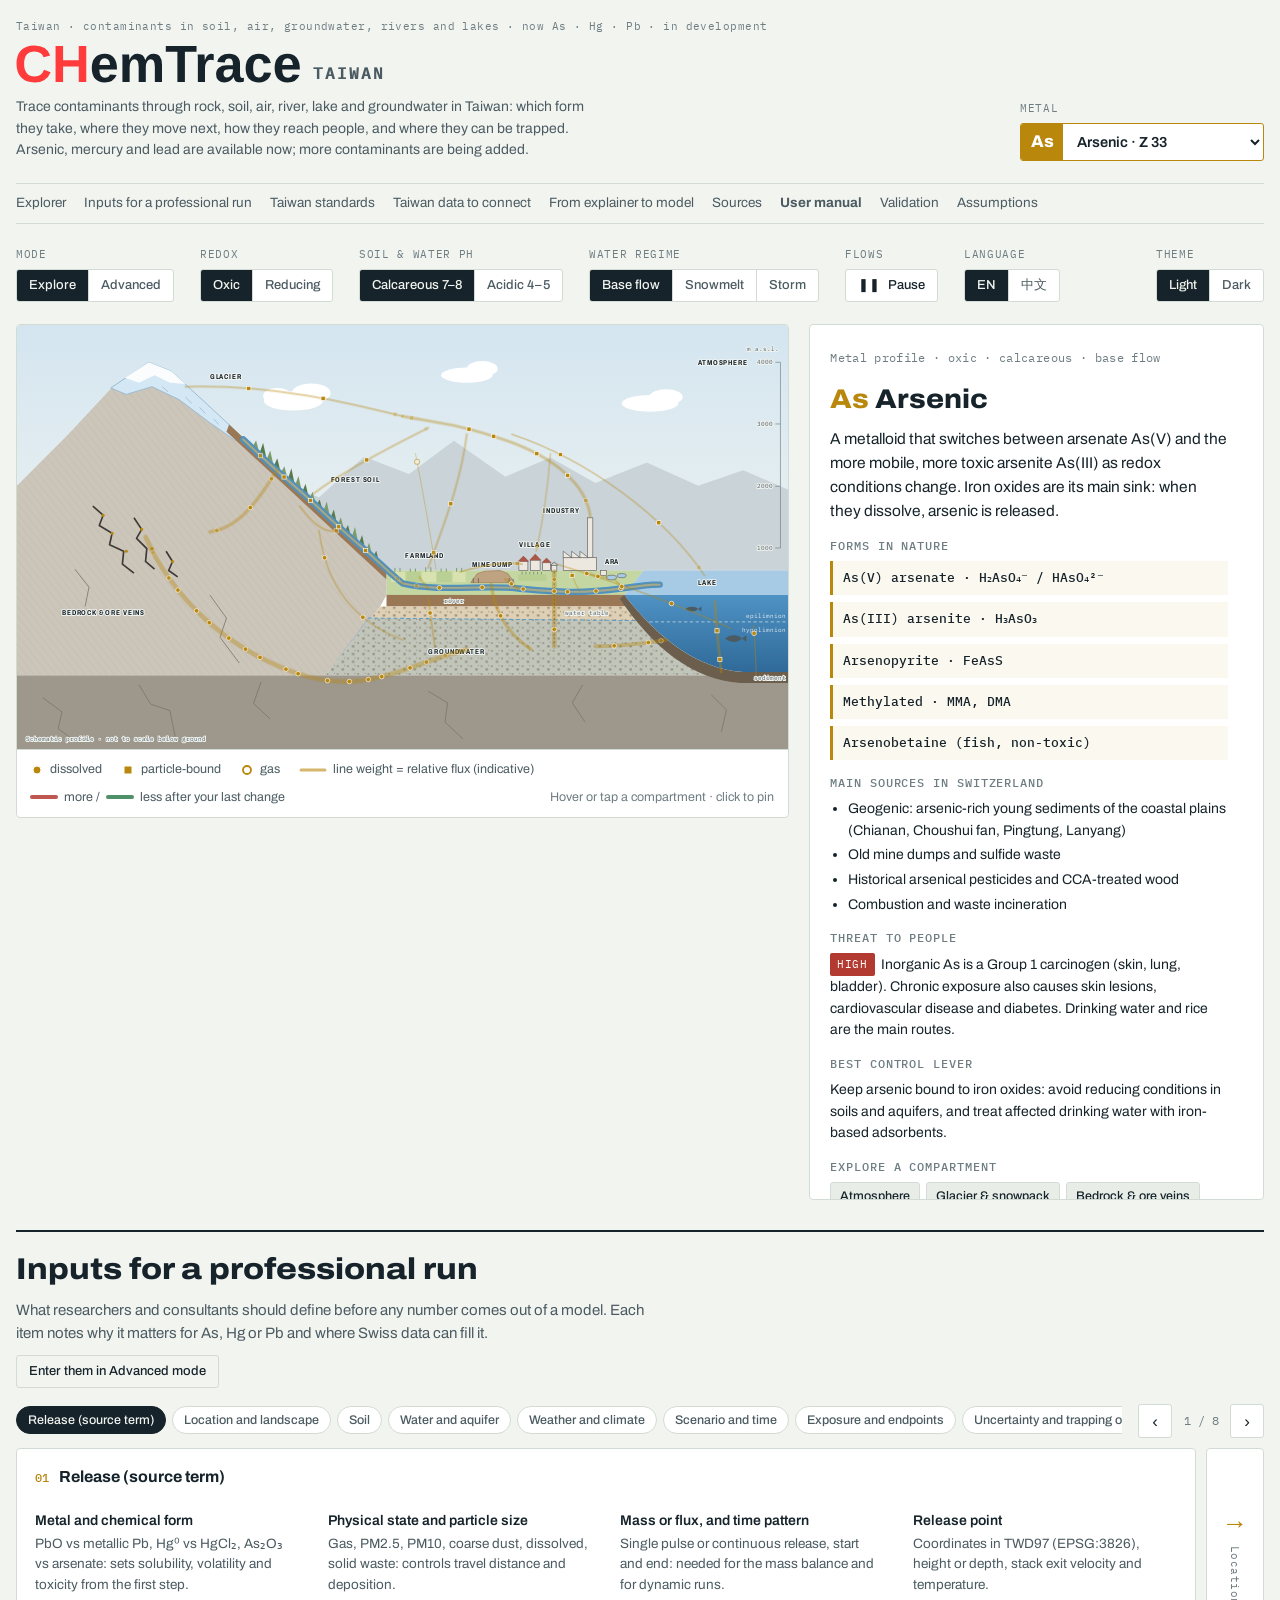
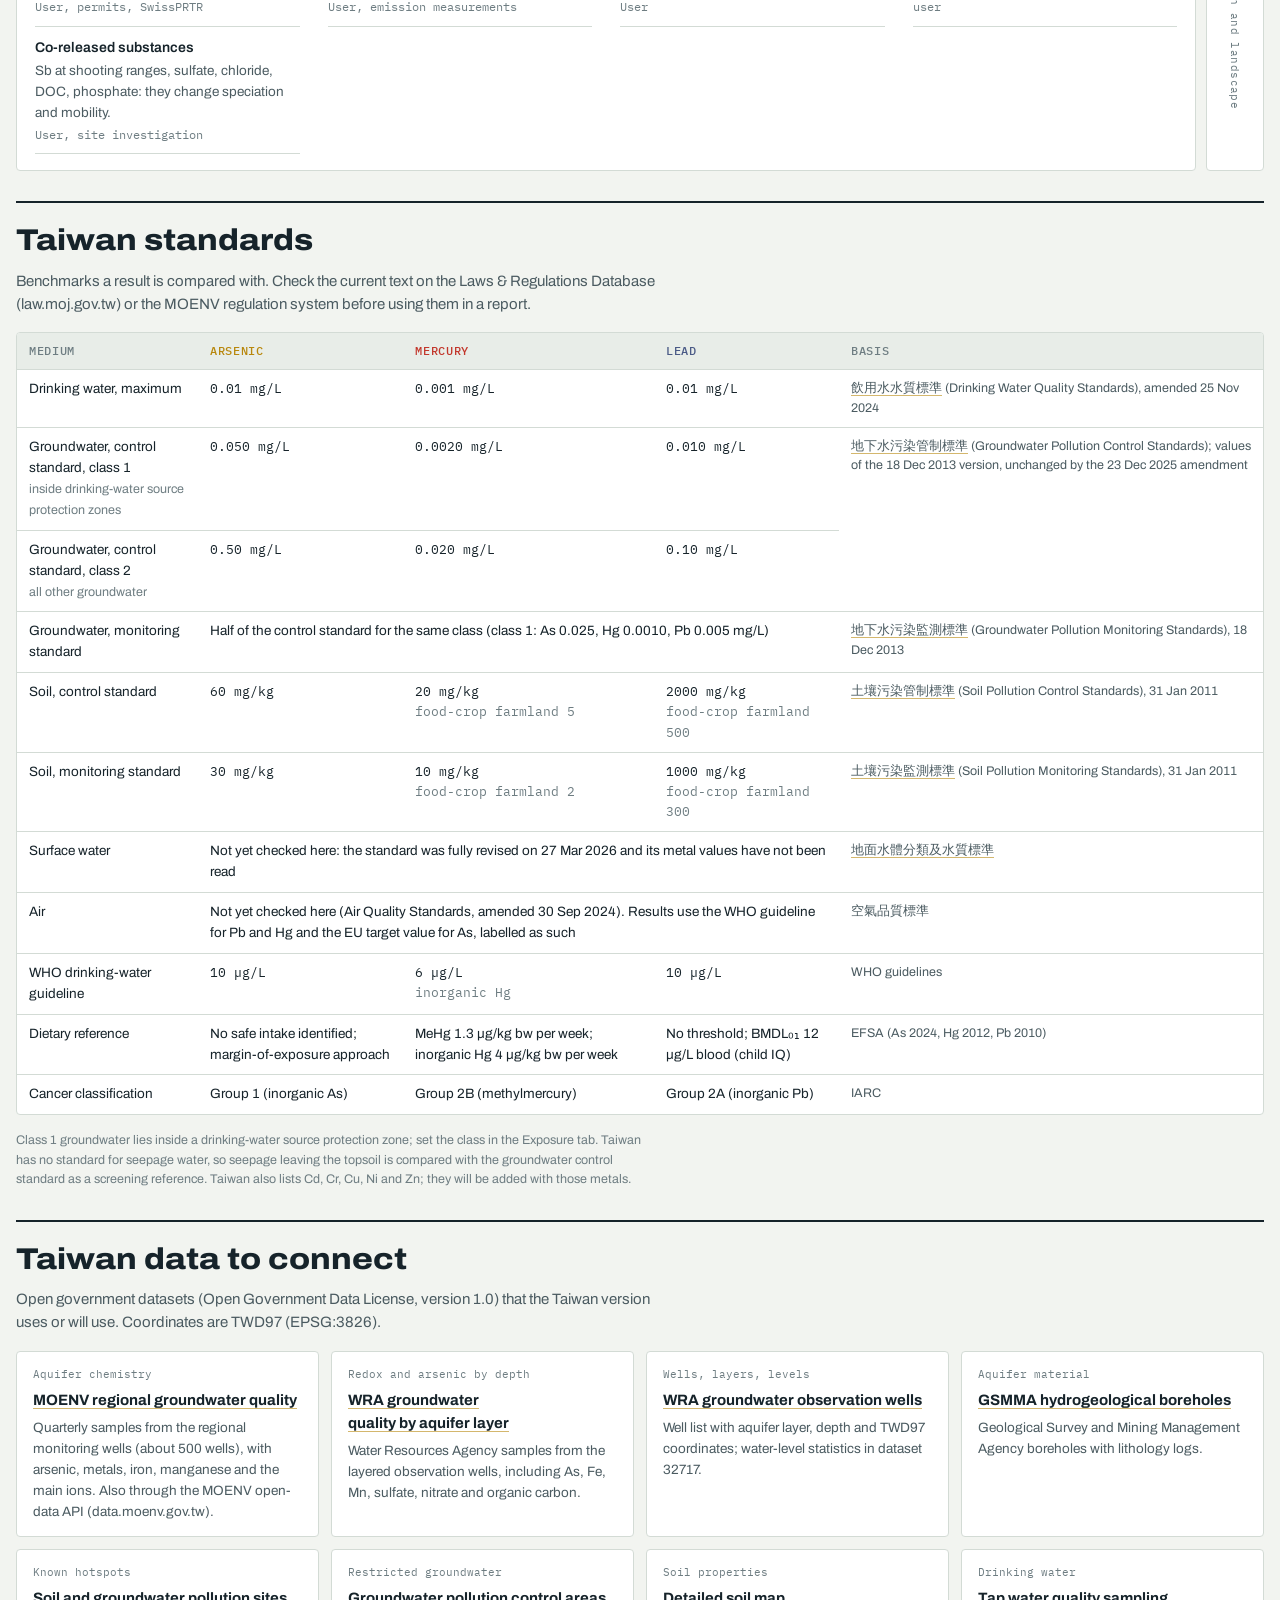
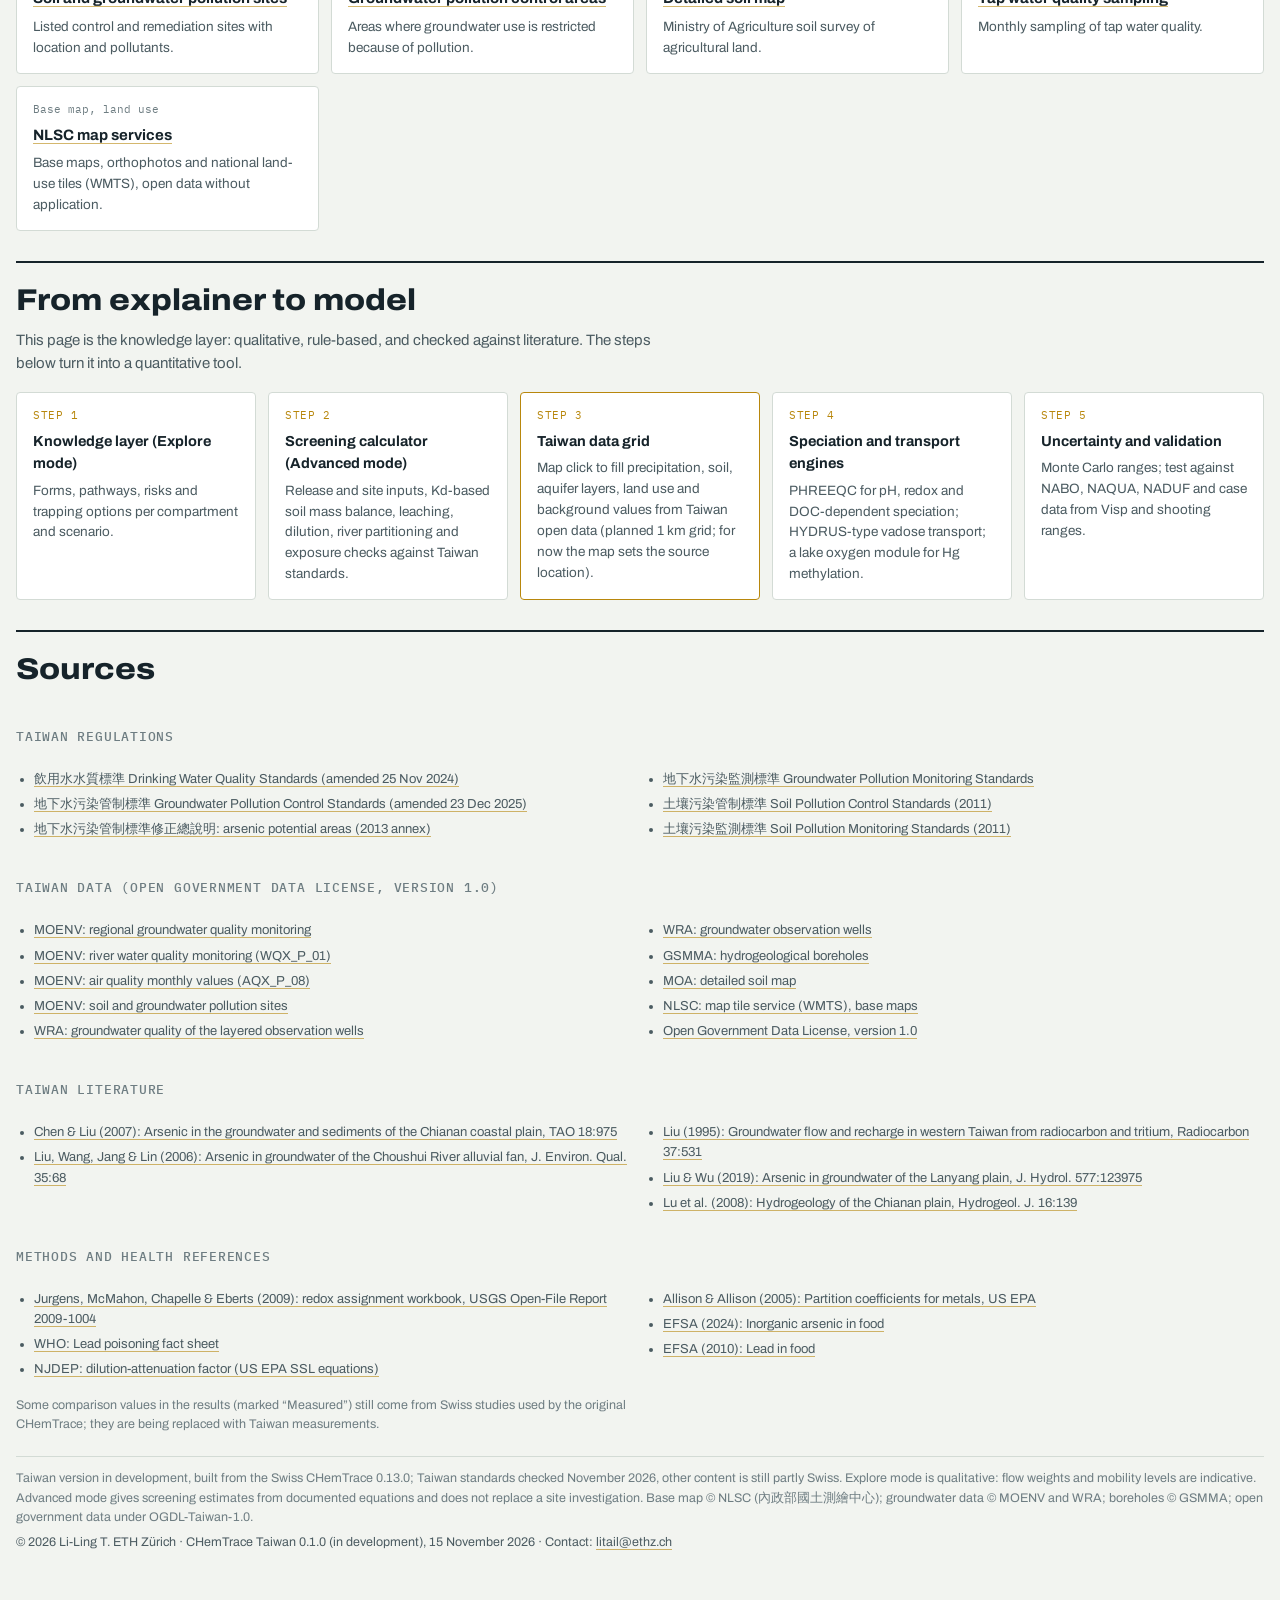
==== commit d33205d7: "Add files via upload" ====
--- a/site/index.html
+++ b/site/index.html
@@ -476,40 +476,46 @@
   <!-- SOURCES -->
   <section class="sec" id="sources">
     <div class="sec-head"><h2>Sources</h2></div>
+    <h3 class="srcs-h">Taiwan regulations</h3>
     <ul class="srcs">
-      <li><a href="https://opendatadocs.meteoswiss.ch/c-climate-data/c7-spatial-climate-normals" target="_blank" rel="noopener">MeteoSwiss: spatial climate normals 1991–2020 (Source: MeteoSwiss)</a></li>
-      <li><a href="https://ccsols.ch/de/boeden-kartieren/kartenerstellung/hinweiskarten-fuer-bodeneigenschaften/" target="_blank" rel="noopener">KOBO: soil property maps pH, clay, carbon stock (CC BY 4.0)</a></li>
-      <li><a href="https://www.bafu.admin.ch/de/geochemischer-bodenatlas-der-schweiz" target="_blank" rel="noopener">FOEN/Agroscope: Geochemical soil atlas of Switzerland</a></li>
-      <li><a href="https://www.soil.ch/download/pictures/aa/9xzeua32jdvfltsv5wqm9n6jqj0xum/01_reusser_jolanda.pdf" target="_blank" rel="noopener">Agroscope: soil atlas percentiles for As, Hg, Pb</a></li>
-      <li><a href="https://opendata.swiss/en/dataset/hydrogeologische-karte-der-schweiz-grundwasservorkommen-1-500000" target="_blank" rel="noopener">swisstopo: Hydrogeological map 1:500,000, groundwater resources</a></li>
-      <li><a href="https://ckan.opendata.swiss/dataset/arealstatistik-aktueller-stand-csv/resource/e0240bd6-d2c7-4292-9cd3-71b1c9b63be8" target="_blank" rel="noopener">BFS: Swiss land-use statistics (current state)</a></li>
-      <li><a href="https://www.swisstopo.admin.ch/" target="_blank" rel="noopener">swisstopo: base map tiles and elevation service</a></li>
-      <li><a href="https://www.bafu.admin.ch/de/spurenelemente-im-grundwasser" target="_blank" rel="noopener">FOEN: Spurenelemente im Grundwasser (NAQUA)</a></li>
-      <li><a href="https://www.bafu.admin.ch/de/schiessanlagen" target="_blank" rel="noopener">FOEN: Schiessanlagen</a></li>
-      <li><a href="https://www.bafu.admin.ch/de/visualisierung-der-schwermetallbelastung-des-bodens" target="_blank" rel="noopener">FOEN: NABO heavy-metal visualisation</a></li>
-      <li><a href="https://www.aefu.ch/wp-content/uploads/2026/08/20260818_MM_AefU_WWF_Quecksilber.pdf" target="_blank" rel="noopener">AefU &amp; WWF Oberwallis (Aug 2026): Quecksilber Visp</a></li>
-      <li><a href="https://www.newsd.admin.ch/newsd/message/attachments/37882.pdf" target="_blank" rel="noopener">FOEN: Hg remediation value 2 mg/kg (AltlV revision)</a></li>
-      <li><a href="https://www.Bafu.admin.ch/dam/bafu/de/dokumente/altlasten/externe-studien-berichte/quecksilber_in_boedenherleitungeinespruefwertesgemaessvbbofuernu.pdf.download.pdf/quecksilber_in_boedenherleitungeinespruefwertesgemaessvbbofuernu.pdf" target="_blank" rel="noopener">Agroscope (2013): Quecksilber in Böden, Prüfwert</a></li>
-      <li><a href="https://www.lexfind.ch/tolv/237465/de" target="_blank" rel="noopener">AltlV (consolidated text via LexFind)</a></li>
-      <li><a href="https://www.newsd.admin.ch/newsd/message/attachments/87831.pdf" target="_blank" rel="noopener">FOEN (2024): AltlV Annex 1 revision report</a></li>
-      <li><a href="https://www.ag.ch/media/kanton-aargau/bvu/umwelt-natur/boden/afu-kabo-legende-2006.pdf" target="_blank" rel="noopener">Canton Aargau: VBBo guide and trigger values</a></li>
-      <li><a href="https://www.swisstph.ch/fileadmin/user_upload/SwissTPH/Institute/Ludok/LRV_Grenzwerte_20220101.pdf" target="_blank" rel="noopener">Swiss TPH: LRV immission limits</a></li>
-      <li><a href="https://www.sg.ch/content/dam/sgch/gesundheit-soziales/verbraucherschutz/wasser/trinkwasser/WCI061_H%c3%b6chstwerte_Trinkwasser.pdf" target="_blank" rel="noopener">Canton St. Gallen: TBDV maximum values</a></li>
+      <li><a href="https://law.moj.gov.tw/LawClass/LawAll.aspx?PCODE=O0040019" target="_blank" rel="noopener">飲用水水質標準 Drinking Water Quality Standards (amended 25 Nov 2024)</a></li>
+      <li><a href="https://oaout.moenv.gov.tw/law/LawContent.aspx?id=FL015529" target="_blank" rel="noopener">地下水污染管制標準 Groundwater Pollution Control Standards (amended 23 Dec 2025)</a></li>
+      <li><a href="https://www.epb.taichung.gov.tw/media/354279/地下水污染管制標準修正總說明.pdf" target="_blank" rel="noopener">地下水污染管制標準修正總說明: arsenic potential areas (2013 annex)</a></li>
+      <li><a href="https://law.moj.gov.tw/LawClass/LawAll.aspx?pcode=O0110013" target="_blank" rel="noopener">地下水污染監測標準 Groundwater Pollution Monitoring Standards</a></li>
+      <li><a href="https://law.moj.gov.tw/LawClass/LawAll.aspx?PCODE=O0110005" target="_blank" rel="noopener">土壤污染管制標準 Soil Pollution Control Standards (2011)</a></li>
+      <li><a href="https://www.epb.taichung.gov.tw/media/520975/土壤污染監測標準.pdf" target="_blank" rel="noopener">土壤污染監測標準 Soil Pollution Monitoring Standards (2011)</a></li>
+    </ul>
+    <h3 class="srcs-h">Taiwan data (Open Government Data License, version 1.0)</h3>
+    <ul class="srcs">
+      <li><a href="https://data.gov.tw/en/datasets/6348" target="_blank" rel="noopener">MOENV: regional groundwater quality monitoring</a></li>
+      <li><a href="https://data.moenv.gov.tw/dataset/detail/WQX_P_01" target="_blank" rel="noopener">MOENV: river water quality monitoring (WQX_P_01)</a></li>
+      <li><a href="https://data.moenv.gov.tw/dataset/detail/AQX_P_08" target="_blank" rel="noopener">MOENV: air quality monthly values (AQX_P_08)</a></li>
+      <li><a href="https://data.gov.tw/en/datasets/6351" target="_blank" rel="noopener">MOENV: soil and groundwater pollution sites</a></li>
+      <li><a href="https://data.gov.tw/en/datasets/161086" target="_blank" rel="noopener">WRA: groundwater quality of the layered observation wells</a></li>
+      <li><a href="https://data.gov.tw/en/datasets/32718" target="_blank" rel="noopener">WRA: groundwater observation wells</a></li>
+      <li><a href="https://data.gov.tw/en/datasets/16799" target="_blank" rel="noopener">GSMMA: hydrogeological boreholes</a></li>
+      <li><a href="https://data.gov.tw/en/datasets/55747" target="_blank" rel="noopener">MOA: detailed soil map</a></li>
+      <li><a href="https://maps.nlsc.gov.tw/S09SOA/pro/Wmts_ajax_main.jsp" target="_blank" rel="noopener">NLSC: map tile service (WMTS), base maps</a></li>
+      <li><a href="https://data.gov.tw/license" target="_blank" rel="noopener">Open Government Data License, version 1.0</a></li>
+    </ul>
+    <h3 class="srcs-h">Taiwan literature</h3>
+    <ul class="srcs">
+      <li><a href="https://doi.org/10.3319/TAO.2007.18.5.975(TT)" target="_blank" rel="noopener">Chen &amp; Liu (2007): Arsenic in the groundwater and sediments of the Chianan coastal plain, TAO 18:975</a></li>
+      <li><a href="https://doi.org/10.2134/jeq2005.0129" target="_blank" rel="noopener">Liu, Wang, Jang &amp; Lin (2006): Arsenic in groundwater of the Choushui River alluvial fan, J. Environ. Qual. 35:68</a></li>
+      <li><a href="https://doi.org/10.1017/S0033822200031027" target="_blank" rel="noopener">Liu (1995): Groundwater flow and recharge in western Taiwan from radiocarbon and tritium, Radiocarbon 37:531</a></li>
+      <li><a href="https://doi.org/10.1016/j.jhydrol.2019.123975" target="_blank" rel="noopener">Liu &amp; Wu (2019): Arsenic in groundwater of the Lanyang plain, J. Hydrol. 577:123975</a></li>
+      <li><a href="https://doi.org/10.1007/s10040-007-0209-6" target="_blank" rel="noopener">Lu et al. (2008): Hydrogeology of the Chianan plain, Hydrogeol. J. 16:139</a></li>
+    </ul>
+    <h3 class="srcs-h">Methods and health references</h3>
+    <ul class="srcs">
+      <li><a href="https://pubs.usgs.gov/of/2009/1004/" target="_blank" rel="noopener">Jurgens, McMahon, Chapelle &amp; Eberts (2009): redox assignment workbook, USGS Open-File Report 2009-1004</a></li>
       <li><a href="https://www.who.int/news-room/fact-sheets/detail/lead-poisoning-and-health" target="_blank" rel="noopener">WHO: Lead poisoning fact sheet</a></li>
-      <li><a href="https://meetingorganizer.copernicus.org/EGU26/EGU26-1802.html" target="_blank" rel="noopener">EGU26-1802: Glacier retreat as a source of legacy Hg</a></li>
-      <li><a href="https://www.nottingham.ac.uk/news/ice-core-lead" target="_blank" rel="noopener">Univ. Nottingham: Colle Gnifetti lead record</a></li>
-      <li><a href="https://www.unige.ch/forel/en/evenement/archive-actualites-institut-f-aforel/actualites-2022/methylation-du-mercure-par-des-micro-organismes-anaerobies-dans-la-colonne-deau-oxique-dun-lac-profond" target="_blank" rel="noopener">Univ. Geneva (2022): Hg methylation in an oxic lake water column</a></li>
-      <li><a href="https://www.meteoswiss.admin.ch/about-us/media/press-releases/2025/weather-and-climate-data-freely-available.html" target="_blank" rel="noopener">MeteoSwiss: open data since May 2025</a></li>
-      <li><a href="https://opendatadocs.meteoswiss.ch" target="_blank" rel="noopener">MeteoSwiss open data documentation</a></li>
-      <li><a href="https://opendata.swiss/en/dataset/klimaszenarien-ch2025-gitter-daily-gridded" target="_blank" rel="noopener">CH2025 climate scenarios (gridded, daily)</a></li>
-      <li><a href="https://opendata.eawag.ch/group/about/naduf-national-long-term-surveillance-of-swiss-rivers" target="_blank" rel="noopener">Eawag: NADUF river data</a></li>
-      <li><a href="https://www.Bafu.admin.ch/dam/bafu/de/dokumente/chemikalien/fachinfo-daten/haeufige_fragen_zuswissprtr.pdf.download.pdf/haeufige_fragen_zuswissprtr.pdf" target="_blank" rel="noopener">FOEN: SwissPRTR FAQ</a></li>
       <li><a href="https://www.nj.gov/dep/srp/guidance/rs/daf.pdf" target="_blank" rel="noopener">NJDEP: dilution-attenuation factor (US EPA SSL equations)</a></li>
       <li><a href="https://www.leg.mn.gov/docs/2015/other/150681/PFEISref_2/USEPA%202005.pdf" target="_blank" rel="noopener">Allison &amp; Allison (2005): Partition coefficients for metals, US EPA</a></li>
       <li><a href="https://doaj.org/article/d4014f0c32b747e1a22dd5b22c842fef" target="_blank" rel="noopener">EFSA (2024): Inorganic arsenic in food</a></li>
       <li><a href="https://doaj.org/article/12acfdbb5888481da155f703186f675a" target="_blank" rel="noopener">EFSA (2010): Lead in food</a></li>
-      <li><a href="https://www.newsd.admin.ch/newsd/message/attachments/60237.pdf" target="_blank" rel="noopener">GSchV amendment 2020: surface-water requirements</a></li>
     </ul>
+    <p class="note">Some comparison values in the results (marked “Measured”) still come from Swiss studies used by the original CHemTrace; they are being replaced with Taiwan measurements.</p>
   </section>
 
   <footer>Taiwan version in development, built from the Swiss CHemTrace 0.13.0; Taiwan standards checked November 2026, other content is still partly Swiss. Explore mode is qualitative: flow weights and mobility levels are indicative. Advanced mode gives screening estimates from documented equations and does not replace a site investigation. Base map © NLSC (內政部國土測繪中心); groundwater data © MOENV and WRA; boreholes © GSMMA; open government data under OGDL-Taiwan-1.0.<span class="copy">© 2026 Li-Ling T. ETH Zürich · CHemTrace Taiwan 0.1.0 (in development), 15 November 2026 · Contact: <a href="mailto:litail@ethz.ch">litail@ethz.ch</a></span></footer>
--- a/site/assets/css/styles.css
+++ b/site/assets/css/styles.css
@@ -396,6 +396,7 @@
 .sp-notes{margin:0; padding-left:18px; font-size:12.5px; display:flex; flex-direction:column; gap:3px}
 .sp-marker{stroke:var(--metal); stroke-width:3; fill:var(--metal); fill-opacity:.35}
 .leaflet-container{font-family:var(--f-body); background:var(--chip)}
+.srcs-h{font-size:13px; font-family:var(--f-mono); font-weight:500; letter-spacing:.06em; text-transform:uppercase; color:var(--ink-3); margin:18px 0 6px}
 .fld .asm{display:inline-block; align-self:flex-start; margin-top:4px; font-family:var(--f-mono); font-size:10px; letter-spacing:.06em; color:var(--warn); border:1px dashed currentColor; border-radius:2px; padding:1px 5px}
 .leaflet-container .leaflet-control-attribution{background:color-mix(in srgb, var(--surface) 85%, transparent); color:var(--ink-2)}
 .leaflet-container .leaflet-control-attribution a{color:var(--ink)}
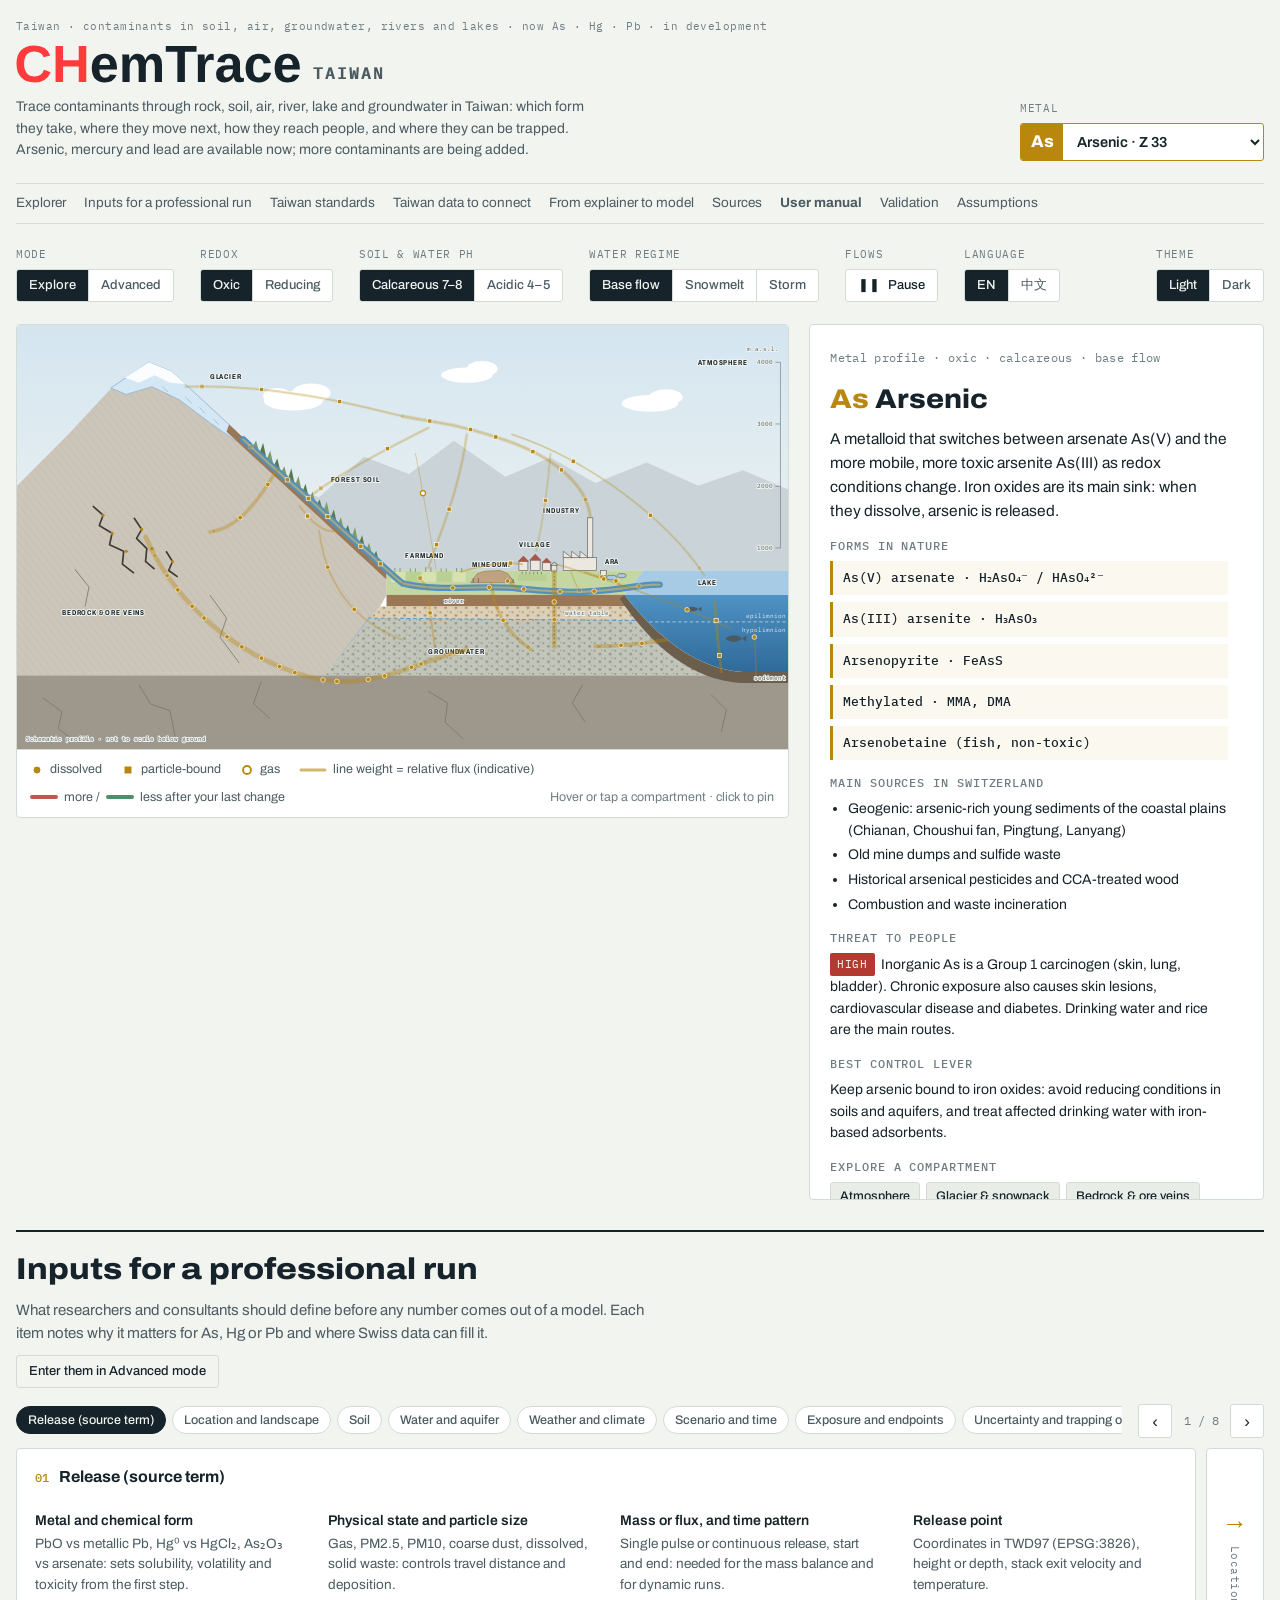
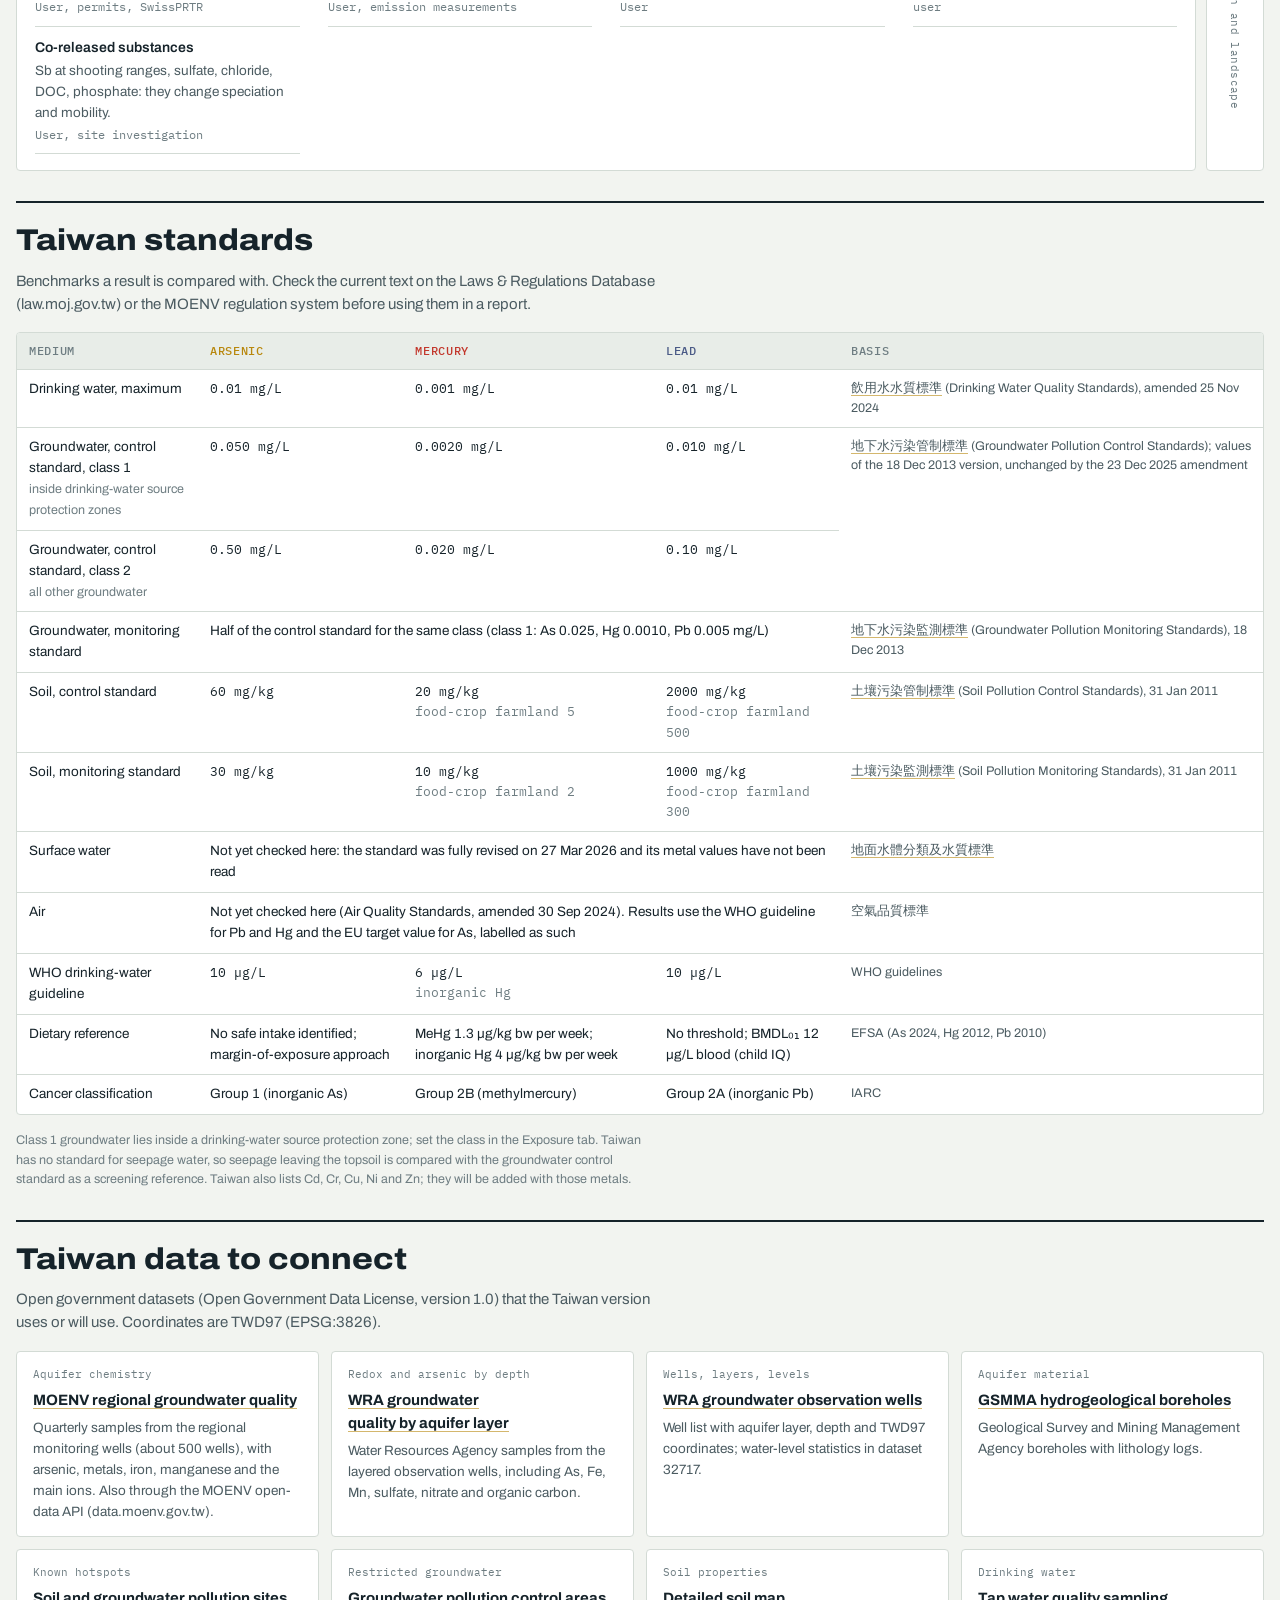
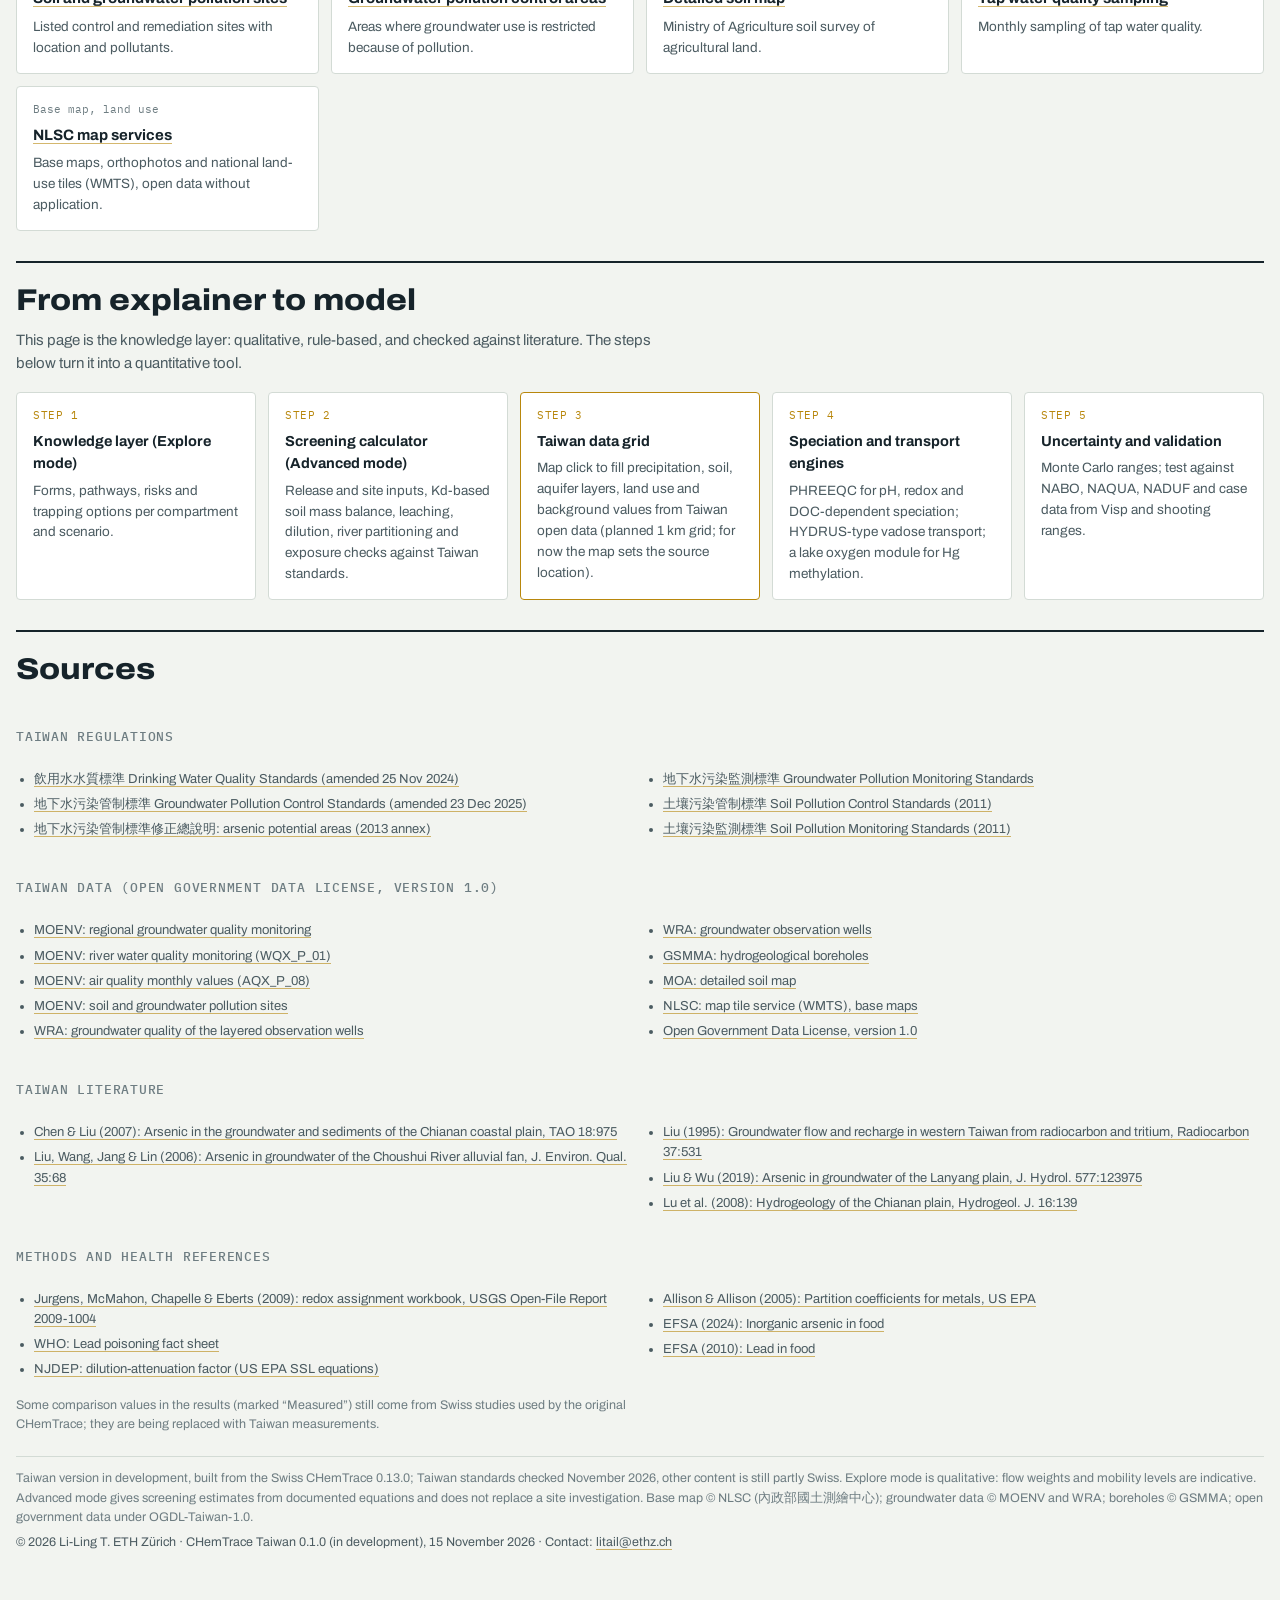
==== commit 5be2690d: "Add files via upload" ====
--- a/site/index.html
+++ b/site/index.html
@@ -29,6 +29,9 @@
           <option value="As">Arsenic · Z 33</option>
           <option value="Hg">Mercury · Z 80</option>
           <option value="Pb">Lead · Z 82</option>
+          <option value="Cd">Cadmium · Z 48</option>
+          <option value="Ni">Nickel · Z 28</option>
+          <option value="Cr">Chromium · Z 24</option>
         </select>
       </div>
     </div>
--- a/site/assets/css/styles.css
+++ b/site/assets/css/styles.css
@@ -9,7 +9,7 @@
 /* Layout: a schematic Alpine profile is the hero; a field-guide panel sits beside it; reference sections follow below */
 :root{
   --paper:#F2F4F0; --surface:#FFFFFF; --ink:#16232A; --ink-2:#4B5B61; --ink-3:#6E7D82; --rule:#D3DBD5; --chip:#E8EDE8;
-  --as:#B8870C; --hg:#C2362B; --pb:#4A5A86; --metal:var(--as);
+  --as:#B8870C; --hg:#C2362B; --pb:#4A5A86; --cd:#2F7D6B; --ni:#6B7F2A; --cr:#9A4F7A; --metal:var(--as);
   --ok:#2F7D4F; --warn:#B7790F; --crit:#B23A30; --dir:#00C853;
   --sky-top:#D4E5F0; --sky-bot:#EEF3F1; --ridge:#C9D3D8; --cloud:#FFFFFF;
   --rock:#CBC5BA; --rock-line:#9C9588; --ore:#3E3A35;
@@ -52,6 +52,9 @@
 }
 :root[data-metal="Hg"]{--metal:var(--hg)}
 :root[data-metal="Pb"]{--metal:var(--pb)}
+:root[data-metal="Cd"]{--metal:var(--cd)}
+:root[data-metal="Ni"]{--metal:var(--ni)}
+:root[data-metal="Cr"]{--metal:var(--cr)}
 
 *{box-sizing:border-box}
 body{background:var(--paper); color:var(--ink); font-family:var(--f-body); font-size:15px; line-height:1.55;
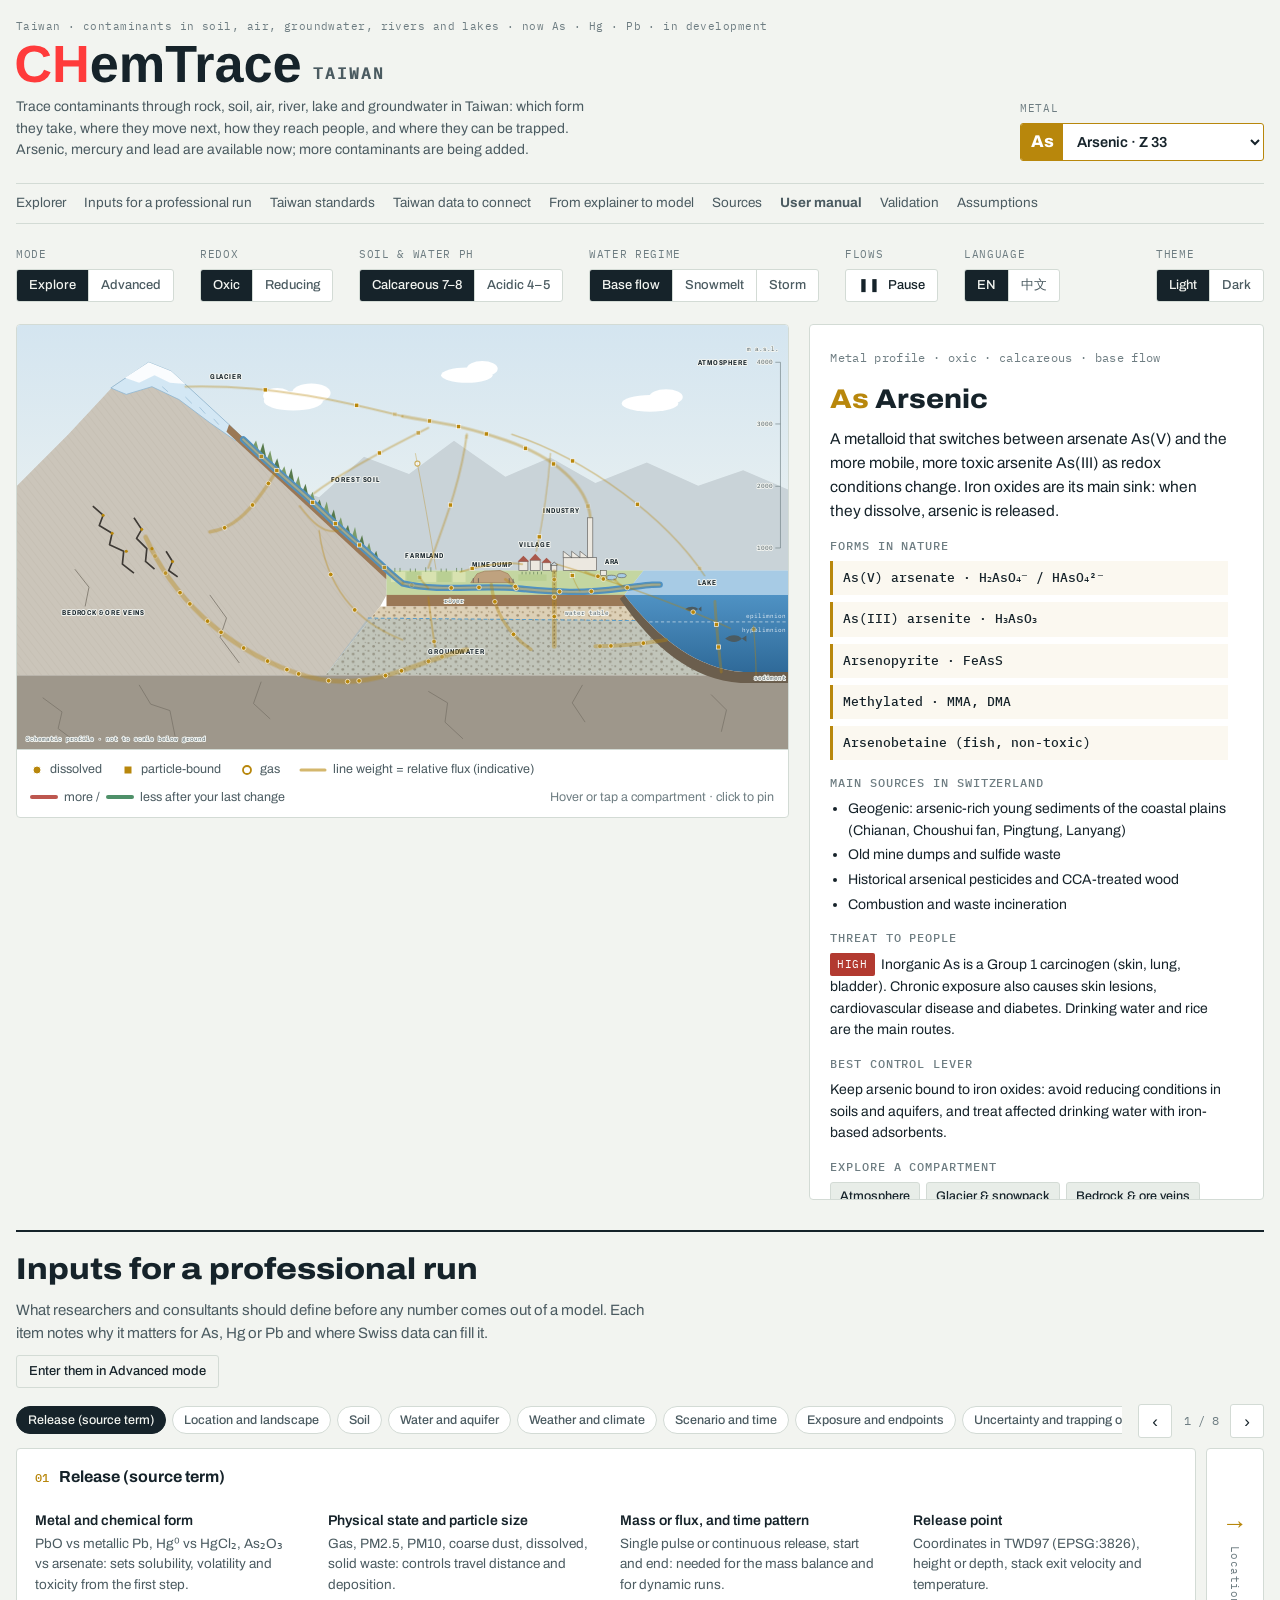
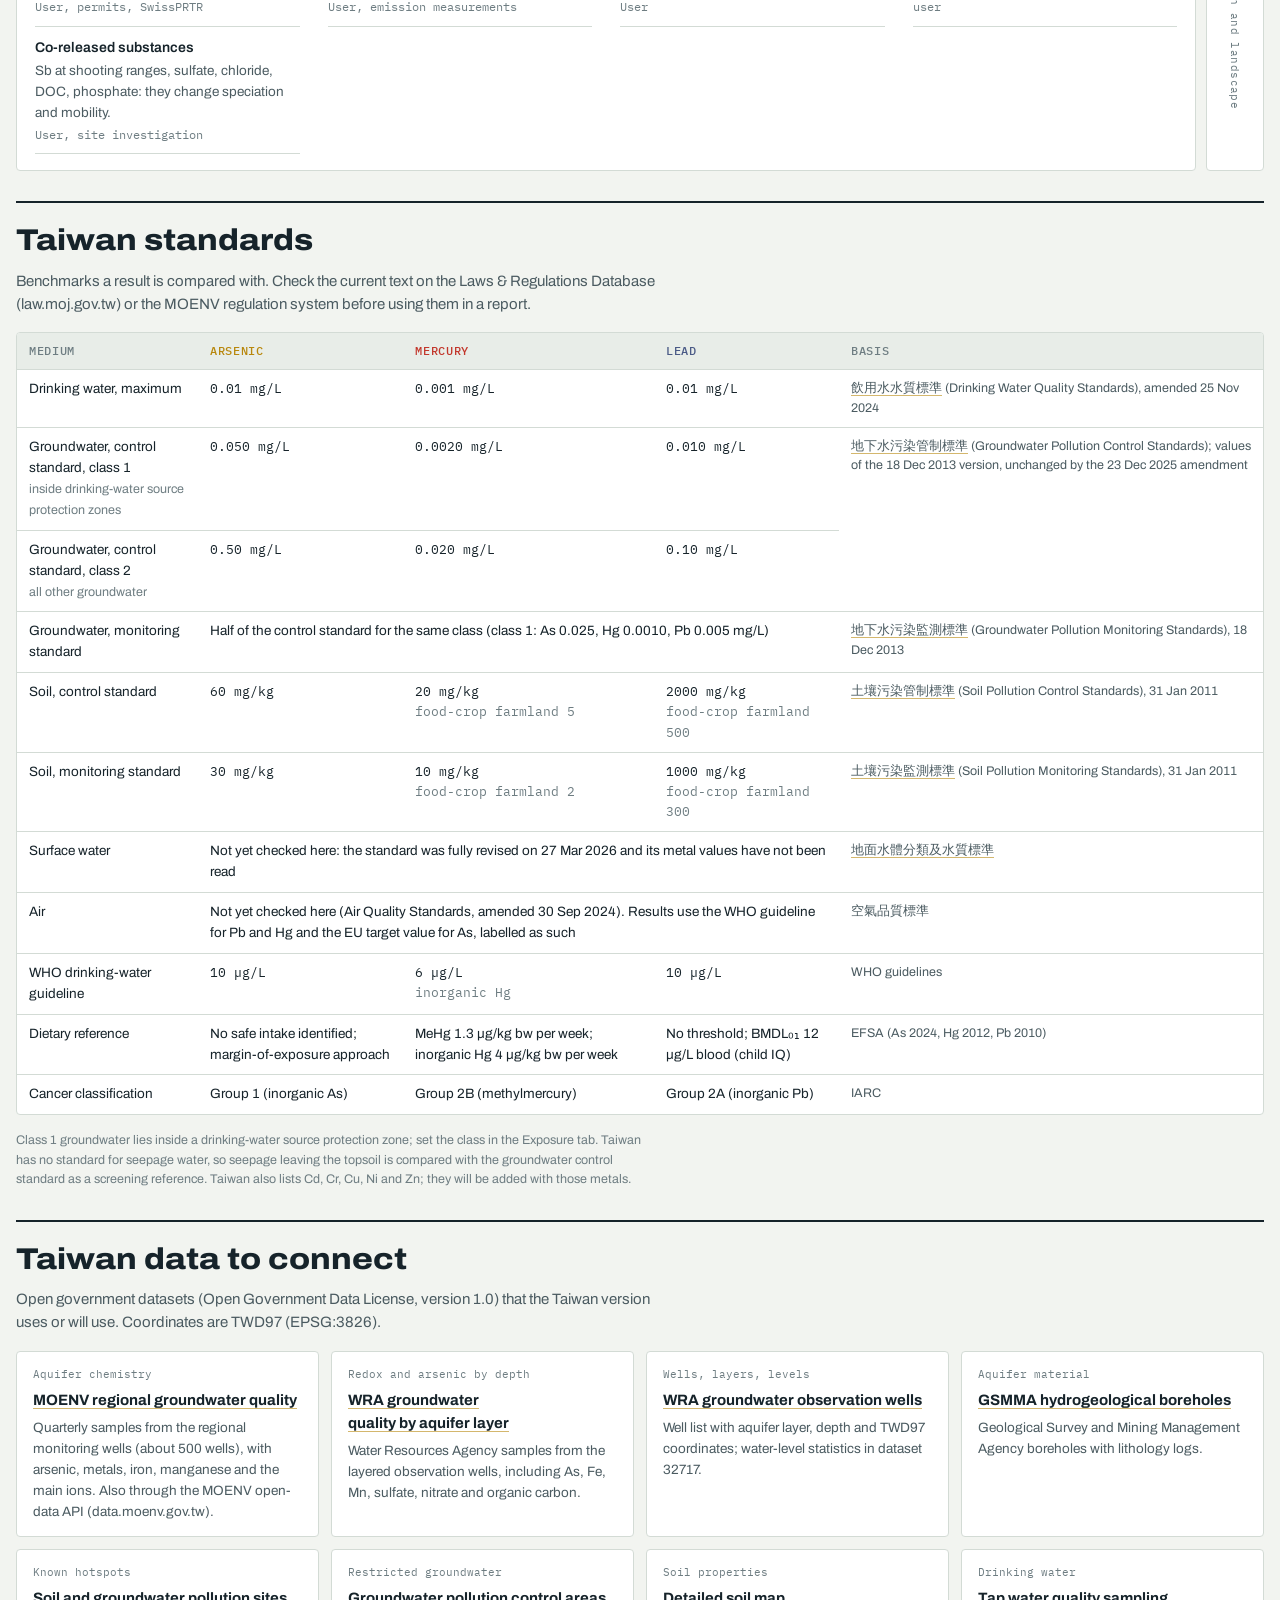
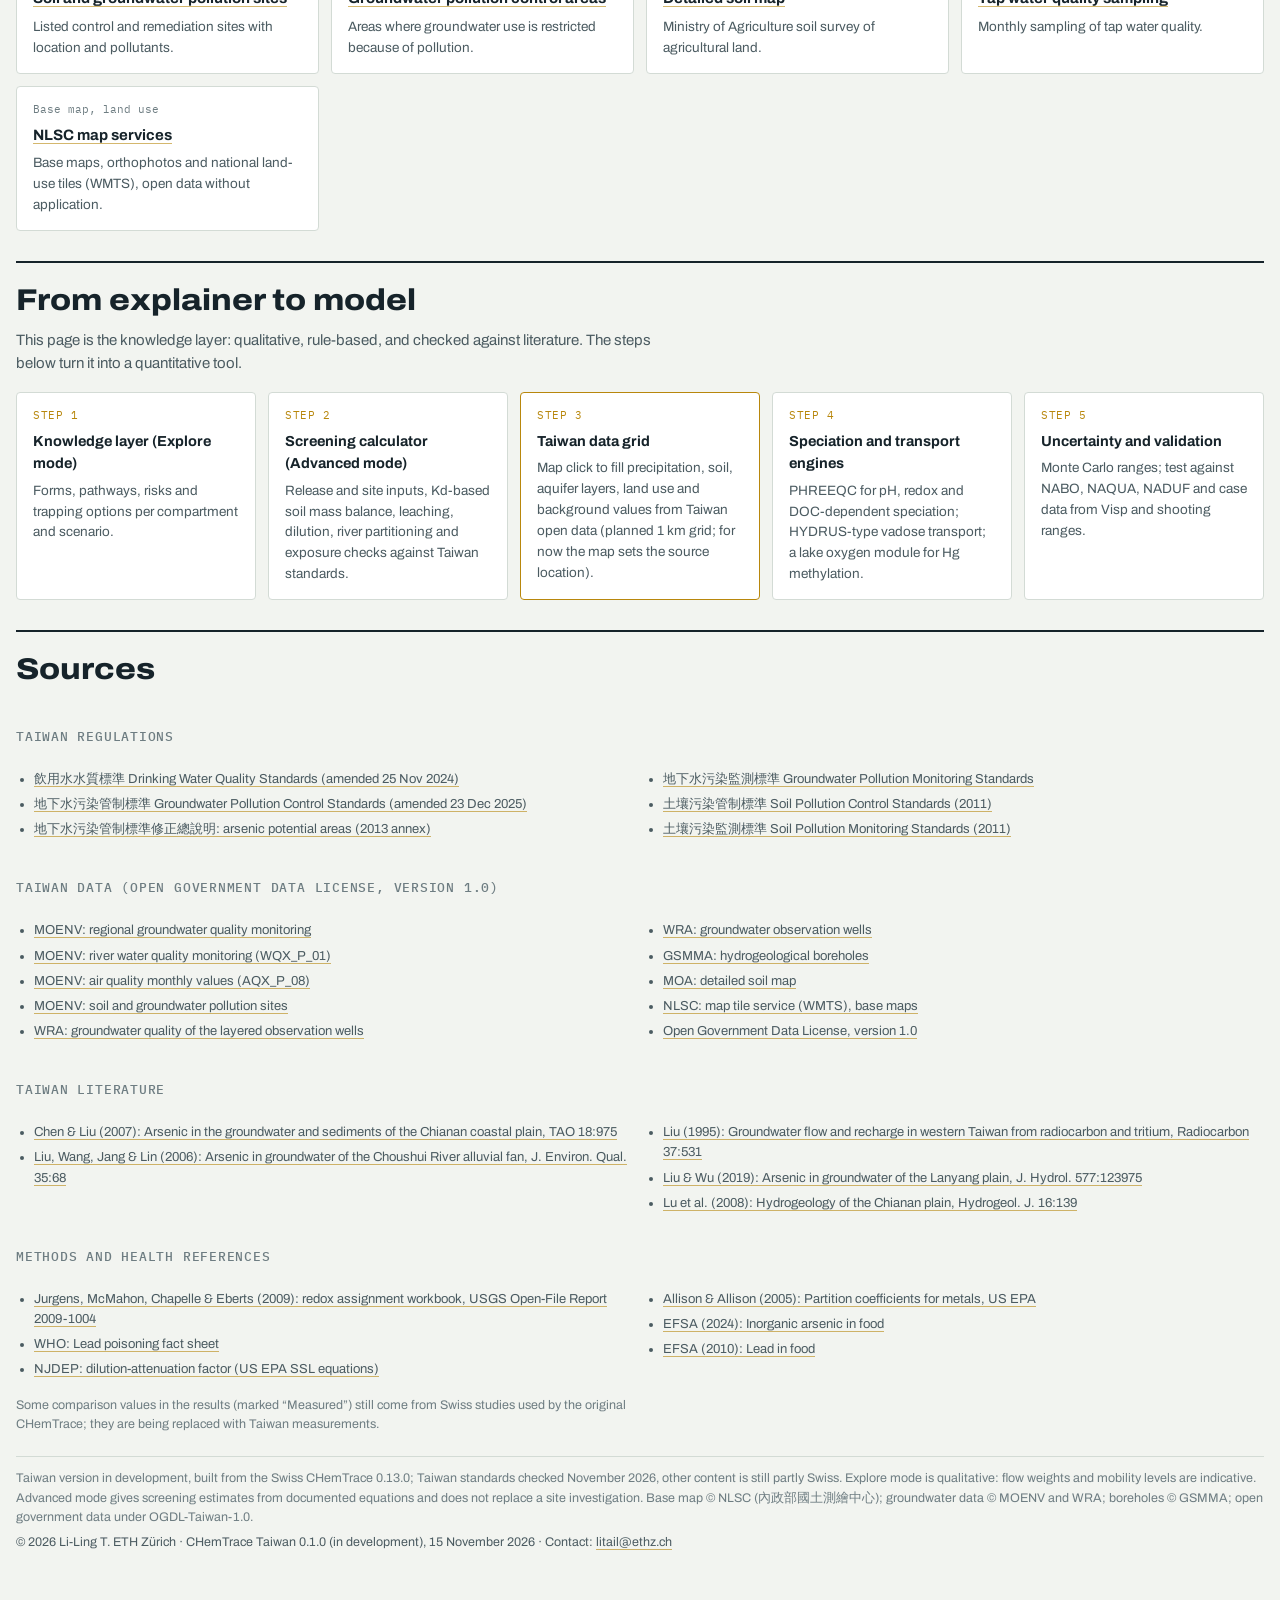
==== commit 622ac7ee: "Add files via upload" ====
--- a/site/index.html
+++ b/site/index.html
@@ -308,13 +308,17 @@
           <div class="sp-drawer" id="spDrawer" role="region" aria-labelledby="spDrawerTitle">
             <div class="sp-drawer-hd"><h4 id="spDrawerTitle">Support layers</h4><button type="button" class="sp-drawer-x" id="spDrawerX" aria-label="Close support layers">×</button></div>
               <fieldset class="sp-layers" id="spLayers"><legend class="sr-only">Support layers</legend>
-                <p class="mini">Taiwan layers are being added: drinking-water source protection zones, groundwater pollution control sites, the arsenic potential areas and geology (step 2e). The Swiss layers of the original site do not apply here.</p>
+                <p class="mini">Wells, air stations and protection zones are available. Still to come: groundwater pollution control sites, the arsenic potential areas and geology (step 2e).</p>
+                <label><input type="checkbox" data-ov="wellsM" autocomplete="off"><span>MOENV groundwater monitoring wells <small>red: median of the selected metal above the drinking-water standard; click a well for its values</small></span></label>
+                <label><input type="checkbox" data-ov="wellsR" autocomplete="off"><span>WRA observation wells, layer 1 <small>colour: redox class; click a well for chloride</small></span></label>
+                <label><input type="checkbox" data-ov="air" autocomplete="off"><span>MOENV air-quality stations <small>PM10 and PM2.5, mean of complete years 2023–2025; grey: traffic stations</small></span></label>
+                <label><input type="checkbox" data-ov="pz" autocomplete="off"><span>Drinking-water source protection zones <small>blue: protection zone (groundwater class 1); dashed purple: set distance around an intake</small></span></label>
                 <label><input type="checkbox" id="spTerrDir" checked autocomplete="off"><span>Terrain direction arrow <small>a stand-in, not a measurement; needs the elevation grid (planned)</small></span></label>
               </fieldset>
           </div>
         </div>
         <div class="sp-side">
-          <button type="button" class="sp-layers-btn" id="spLayersBtn" aria-expanded="false" aria-controls="spDrawer"><span class="chev" aria-hidden="true">‹</span><span>Support layers<small>Taiwan layers in preparation</small></span><span class="cnt" id="spLayersCnt"></span></button>
+          <button type="button" class="sp-layers-btn" id="spLayersBtn" aria-expanded="false" aria-controls="spDrawer"><span class="chev" aria-hidden="true">‹</span><span>Support layers<small>Wells, air stations, protection zones</small></span><span class="cnt" id="spLayersCnt"></span></button>
           <ul class="sp-legend" aria-label="Map legend">
             <li><i class="lg-fill crit"></i>Above the standard (best estimate)</li>
             <li><i class="lg-fill warn"></i>Possibly above (at least 10% of runs)</li>
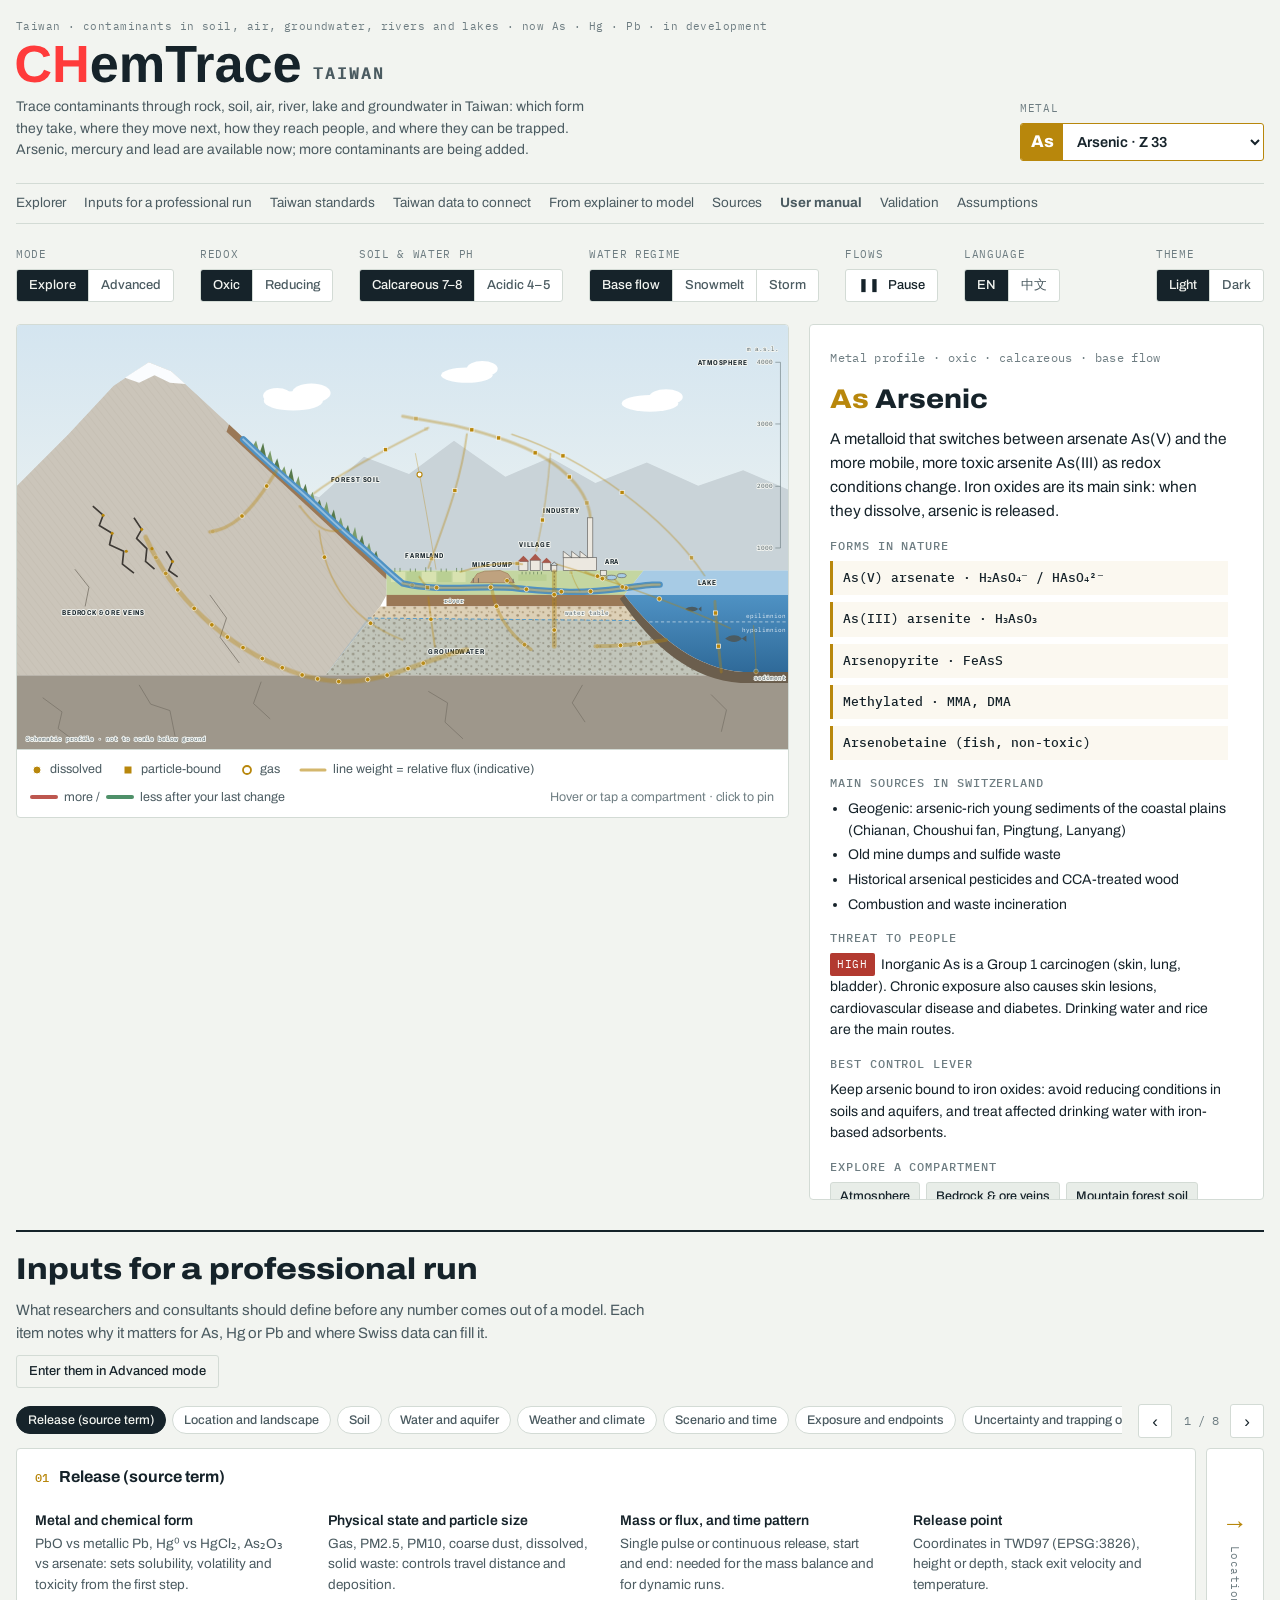
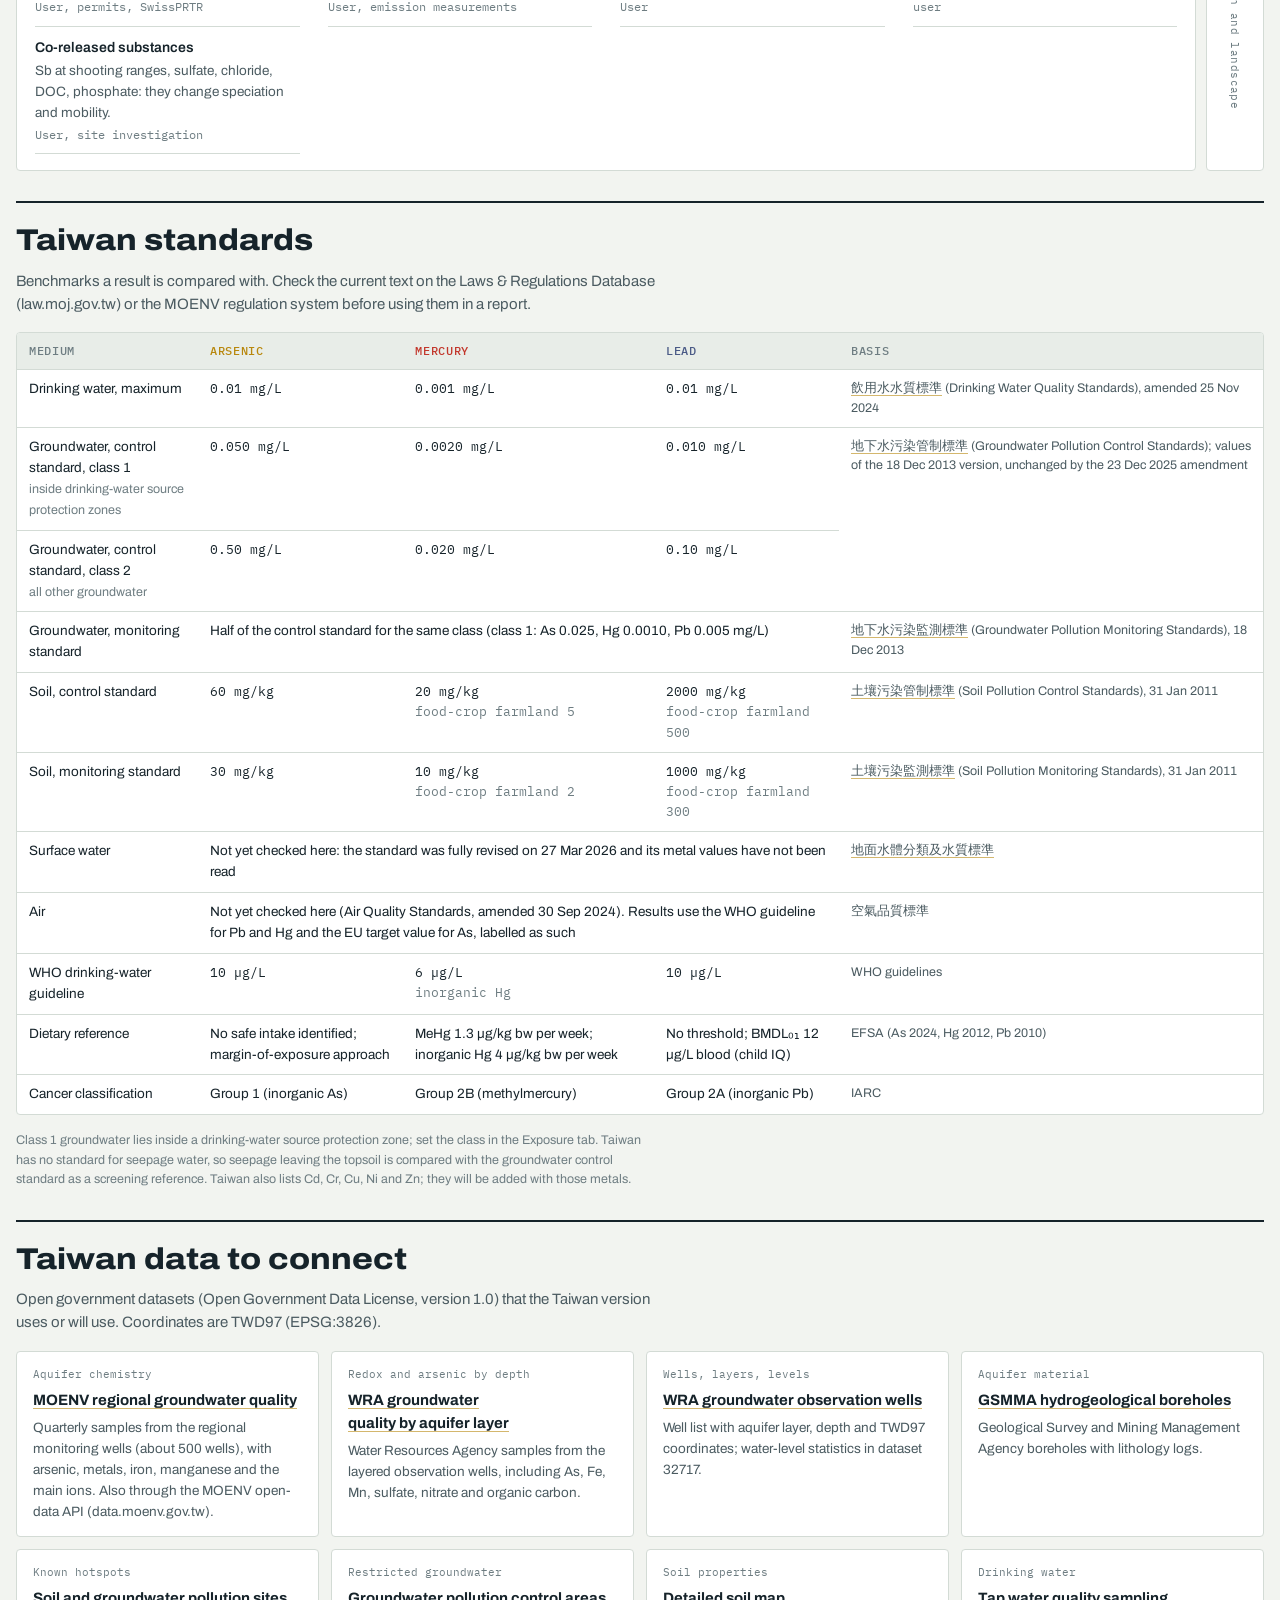
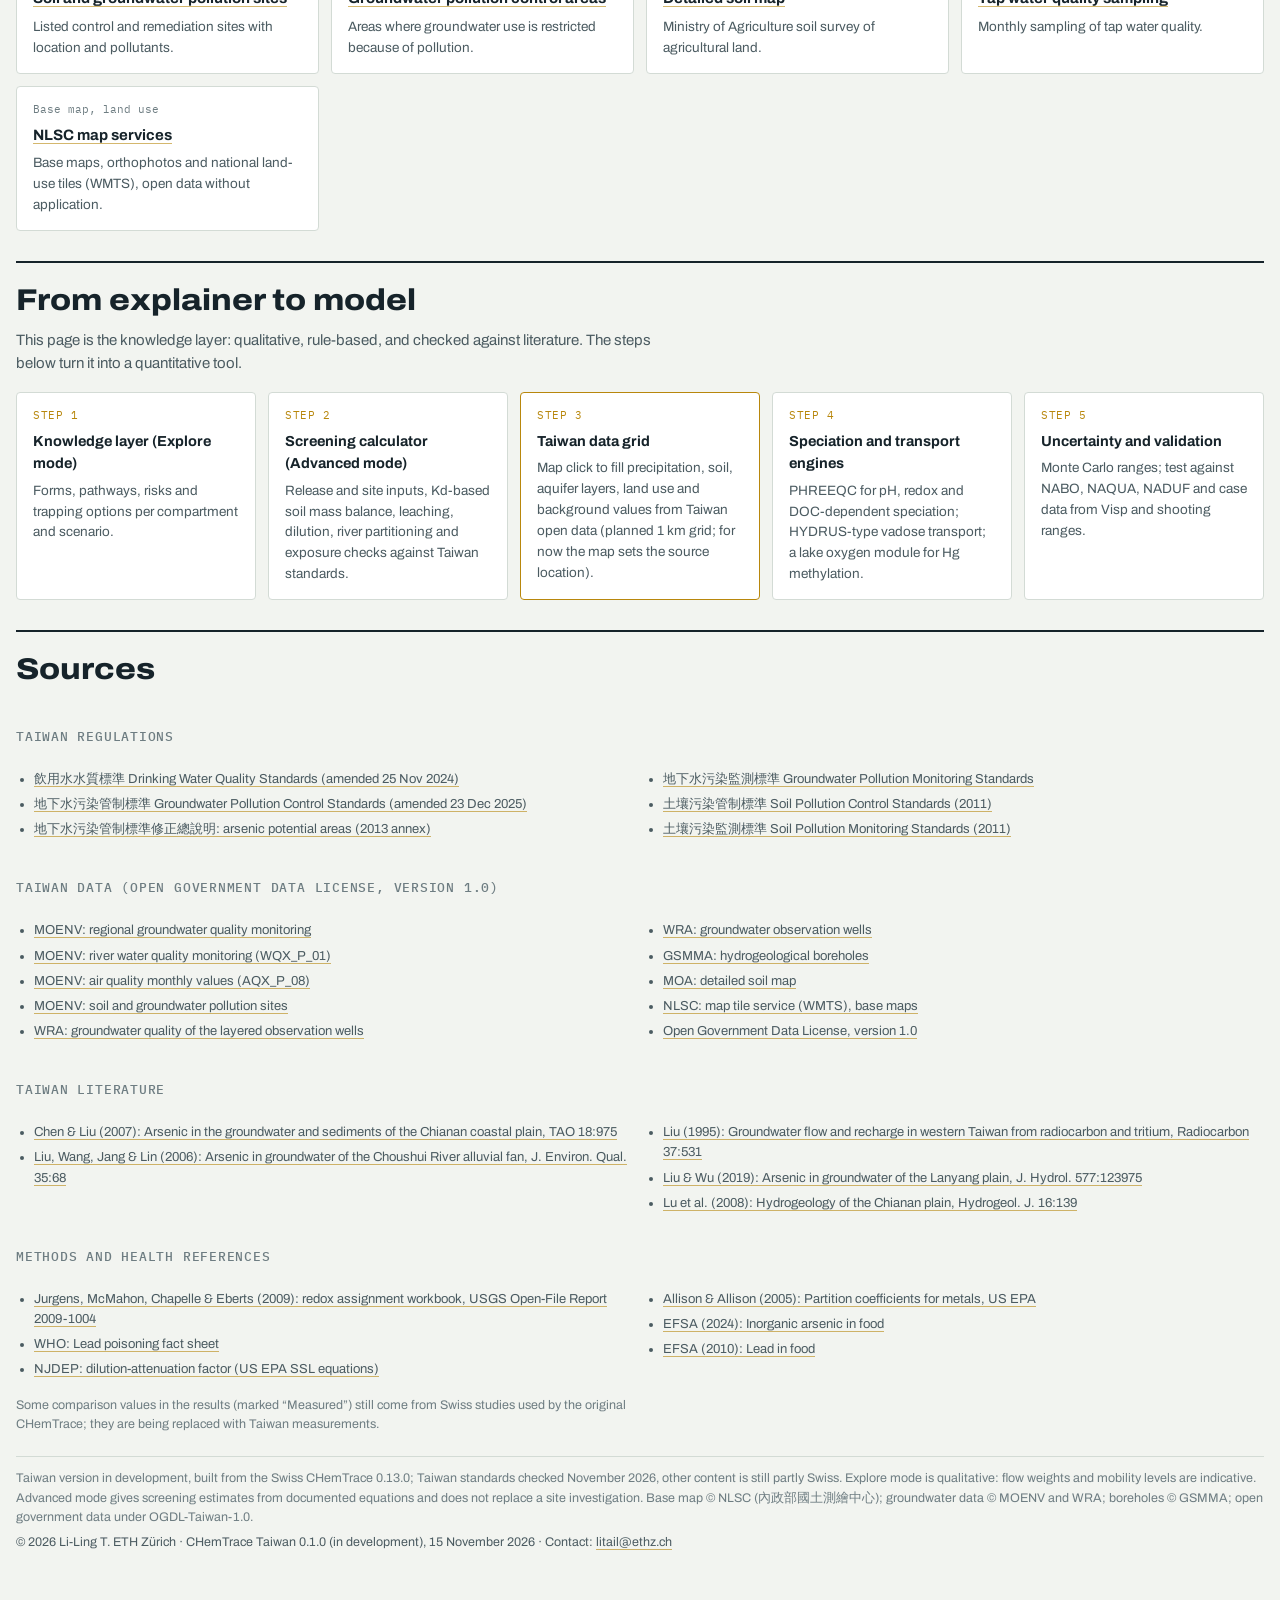
==== commit 73caa54f: "Add files via upload" ====
--- a/site/index.html
+++ b/site/index.html
@@ -160,10 +160,8 @@
     </g>
     <g class="s-glint"><circle cx="134" cy="296" r="2.4"/><circle cx="148" cy="324" r="2.4"/><circle cx="194" cy="318" r="2.4"/><circle cx="170" cy="352" r="2.4"/><circle cx="210" cy="348" r="2.4"/><circle cx="242" cy="368" r="2.4"/></g>
 
-    <!-- glacier -->
-    <path class="s-glacier" d="M146,98 L205,58 L240,72 L290,118 L330,155 L352,176 L340,180 L300,152 L252,116 L210,96 L170,108 Z"/>
+    <!-- glacier removed: Taiwan has no glaciers (step_coast.py) -->
     <path class="s-snow" d="M168,82 L205,58 L240,72 L262,92 L238,90 L214,78 L190,90 Z"/>
-    <g class="s-crev"><path d="M262,112 l10,10"/><path d="M284,128 l9,10"/><path d="M306,146 l8,9"/><path d="M226,96 l9,8"/></g>
 
     <!-- forest -->
     <path class="s-soil" d="M330,155 L575,382 L575,396 L326,166 Z"/>
@@ -225,7 +223,6 @@
 
     <!-- labels -->
     <text x="1060" y="62" class="lbl">Atmosphere</text>
-    <text x="300" y="84" class="lbl">Glacier</text>
     <text x="70" y="452" class="lbl">Bedrock &amp; ore veins</text>
     <text x="488" y="244" class="lbl">Forest soil</text>
     <text x="604" y="362" class="lbl">Farmland</text>
@@ -256,7 +253,6 @@
     <path class="hit" data-c="town" pointer-events="all" d="M845,290 L904,290 L904,438 L845,438 Z"/>
     <path class="hit" data-c="wwtp" pointer-events="all" d="M905,378 L952,378 L944,426 L905,426 Z"/>
     <path class="hit" data-c="forest" pointer-events="all" d="M366,166 L575,354 L575,396 L326,166 Z"/>
-    <path class="hit" data-c="glacier" pointer-events="all" d="M140,98 L205,54 L242,68 L292,114 L332,151 L358,176 L340,184 L300,156 L252,120 L210,100 L170,112 Z"/>
     <path class="hit" data-c="lake" pointer-events="all" d="M975,382 L1200,382 L1200,540 L1130,540 C1060,535 1000,490 945,420 Z"/>
     <path class="hit" data-c="sediment" pointer-events="all" d="M945,420 C1000,490 1060,535 1130,540 L1200,540 L1200,560 L1124,560 C1048,555 985,505 935,428 Z"/>
     <path class="hit river-hit" data-c="river" pointer-events="stroke" d="M352,178 C380,205 410,232 440,258 S500,315 530,340 S570,378 600,402 C660,416 720,404 780,410 S880,418 940,410 S975,405 1000,404"/>
